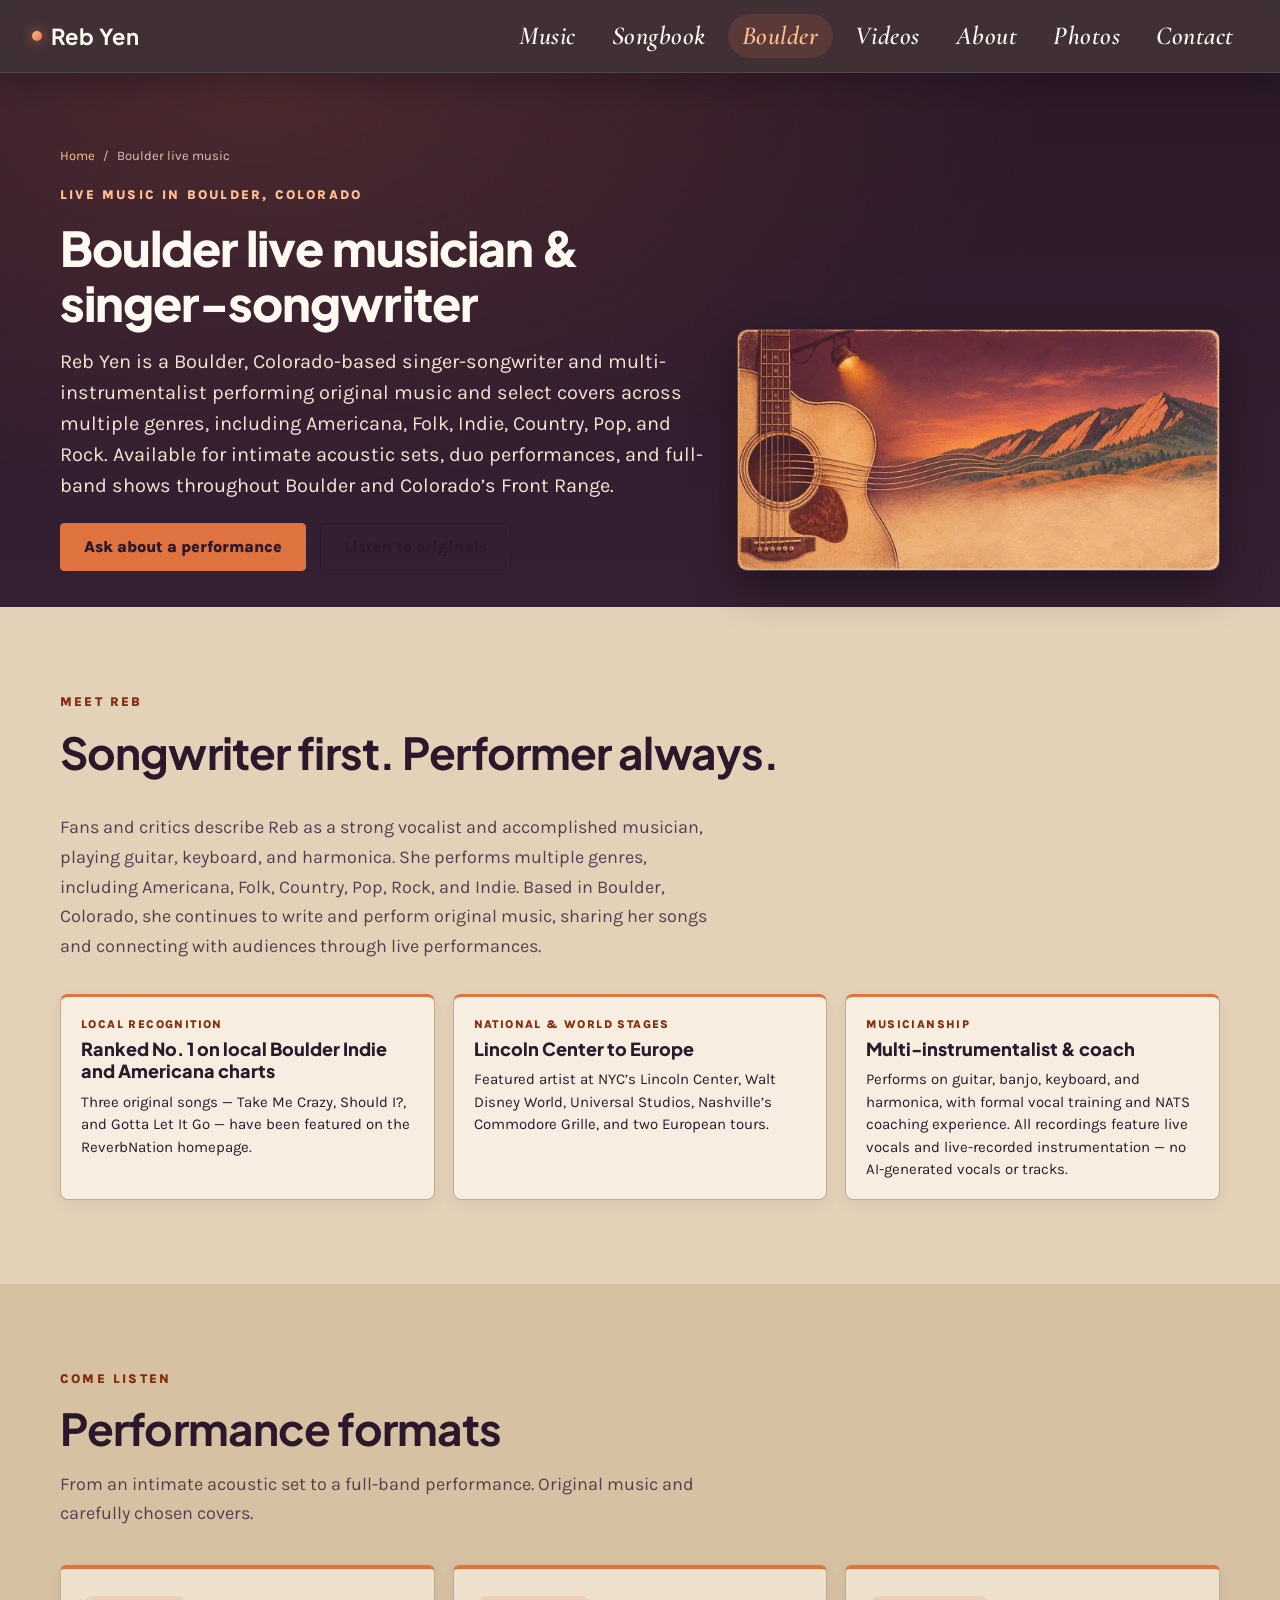
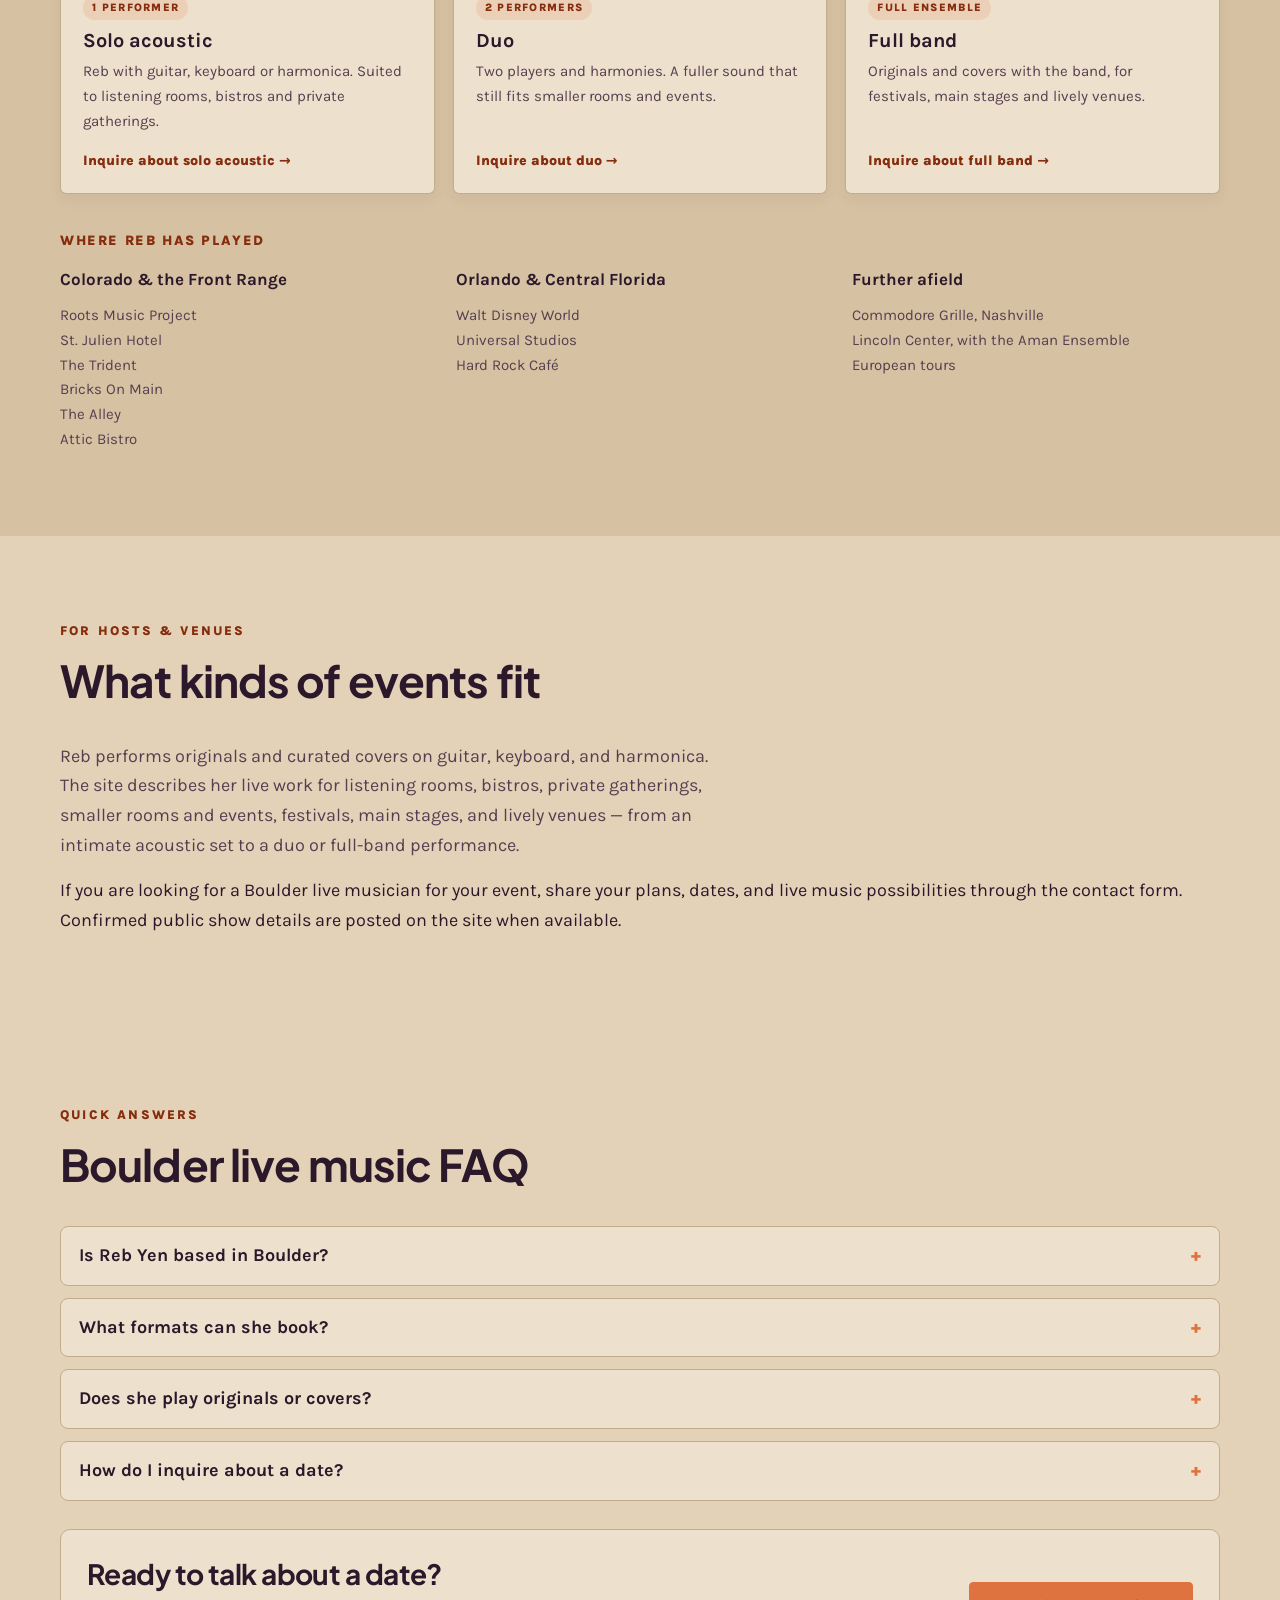
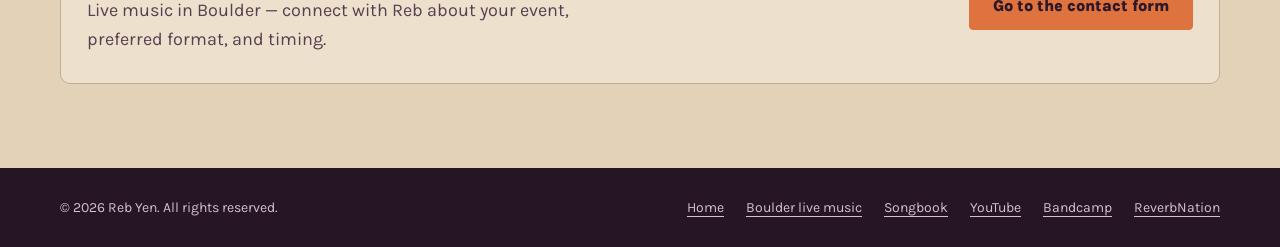
==== boulder-live-music.html @ f0c7c03d "Update Boulder page title as requested" ====
<!DOCTYPE html>
<html lang="en">
<head>
  <meta charset="utf-8">
  <meta name="viewport" content="width=device-width, initial-scale=1, viewport-fit=cover">
  <title>Reb Yen | Boulder CO-Based Singer-Songwriter &amp; Performer</title>
  <meta name="description" content="Book Reb Yen for live music in Boulder, Colorado — a Boulder singer-songwriter and multi-instrumentalist available solo, duo, or full band. Original songs and curated covers for local venues and events.">
  <meta name="keywords" content="Boulder live musician, live music Boulder, Boulder singer-songwriter, singer-songwriter Boulder CO, book live music Boulder, Reb Yen, Rebekah Yen, Boulder Americana musician">
  <meta name="author" content="Reb Yen">
  <meta name="geo.region" content="US-CO">
  <meta name="geo.placename" content="Boulder, Colorado">
  <meta name="geo.position" content="40.0150;-105.2705">
  <meta name="ICBM" content="40.0150, -105.2705">
  <link rel="canonical" href="https://rebyen.com/boulder-live-music.html">
  <script>
    if (location.hostname.endsWith('.github.io')) {
      location.replace('https://rebyen.com/boulder-live-music.html' + location.search + location.hash);
    }
  </script>
  <meta name="robots" content="index, follow, max-image-preview:large, max-snippet:-1, max-video-preview:-1">
  <meta name="theme-color" content="#352033">
  <link rel="icon" href="favicon.ico" sizes="any">
  <link rel="icon" href="favicon.svg" type="image/svg+xml">
  <link rel="icon" href="favicon-32.png" type="image/png" sizes="32x32">
  <link rel="apple-touch-icon" href="apple-touch-icon.png">
  <meta property="og:site_name" content="Reb Yen">
  <meta property="og:locale" content="en_US">
  <meta property="og:title" content="Boulder Live Musician &amp; Singer-Songwriter | Reb Yen">
  <meta property="og:description" content="Book Reb Yen for live music in Boulder, Colorado — a Boulder singer-songwriter and multi-instrumentalist available solo, duo, or full band.">
  <meta property="og:type" content="website">
  <meta property="og:url" content="https://rebyen.com/boulder-live-music.html">
  <meta property="og:image" content="https://rebyen.com/images/og-share.jpg">
  <meta property="og:image:width" content="1200">
  <meta property="og:image:height" content="630">
  <meta property="og:image:alt" content="Reb Yen — Boulder singer-songwriter and live musician">
  <meta name="twitter:card" content="summary_large_image">
  <meta name="twitter:title" content="Boulder Live Musician &amp; Singer-Songwriter | Reb Yen">
  <meta name="twitter:description" content="Book Reb Yen for live music in Boulder, Colorado — a Boulder singer-songwriter and multi-instrumentalist available solo, duo, or full band.">
  <link rel="preconnect" href="https://fonts.googleapis.com">
  <link rel="preconnect" href="https://fonts.gstatic.com" crossorigin>
  <link rel="stylesheet" href="https://fonts.googleapis.com/css2?family=Cormorant+Garamond:ital,wght@1,500;1,600;1,700&family=Karla:wght@400;500;600;700;800&family=Plus+Jakarta+Sans:wght@600;700;800&display=swap">
  <link rel="stylesheet" href="styles.css?v=20261109a">
  <script defer src="site.js?v=20261109a"></script>
  <script type="application/ld+json">
  {
    "@context": "https://schema.org",
    "@graph": [
      {
        "@type": "WebPage",
        "@id": "https://rebyen.com/boulder-live-music.html#webpage",
        "url": "https://rebyen.com/boulder-live-music.html",
        "name": "Boulder Live Musician & Singer-Songwriter | Reb Yen",
        "description": "Book Reb Yen for live music in Boulder, Colorado — a Boulder singer-songwriter and multi-instrumentalist available solo, duo, or full band.",
        "isPartOf": { "@id": "https://rebyen.com/#website" },
        "about": { "@id": "https://rebyen.com/#person" },
        "inLanguage": "en-US",
        "primaryImageOfPage": {
          "@type": "ImageObject",
          "url": "https://rebyen.com/images/boulder-acoustic-1200.webp"
        }
      },
      {
        "@type": ["Person", "MusicGroup"],
        "@id": "https://rebyen.com/#person",
        "name": "Reb Yen",
        "alternateName": ["Rebekah Yen", "Boulder Singer-Songwriter Reb Yen"],
        "jobTitle": "Singer-Songwriter & Multi-Instrumentalist in Boulder, Colorado",
        "description": "Reb Yen is a Boulder, Colorado singer-songwriter and multi-instrumentalist ranked No. 1 on local Boulder Indie and Americana music charts. She writes, arranges, and performs original Americana, folk, indie, country, pop, and rock music on acoustic guitar, banjo, keyboard, and harmonica.",
        "url": "https://rebyen.com/",
        "image": "https://rebyen.com/images/hero-guitar.jpg",
        "genre": ["Singer-Songwriter", "Americana", "Folk", "Indie", "Country", "Pop", "Rock"],
        "homeLocation": {
          "@type": "City",
          "name": "Boulder, Colorado",
          "geo": {
            "@type": "GeoCoordinates",
            "latitude": 40.0150,
            "longitude": -105.2705
          }
        },
        "areaServed": [
          { "@type": "City", "name": "Boulder, Colorado" },
          { "@type": "AdministrativeArea", "name": "Boulder County, Colorado" },
          { "@type": "AdministrativeArea", "name": "Colorado Front Range" }
        ],
        "sameAs": [
          "https://rebyen.com/",
          "https://www.youtube.com/@RebYenMusic",
          "https://rebyen.bandcamp.com/music",
          "https://legacy.reverbnation.com/rebyen"
        ]
      },
      {
        "@type": "BreadcrumbList",
        "@id": "https://rebyen.com/boulder-live-music.html#breadcrumb",
        "itemListElement": [
          {
            "@type": "ListItem",
            "position": 1,
            "name": "Home",
            "item": "https://rebyen.com/"
          },
          {
            "@type": "ListItem",
            "position": 2,
            "name": "Boulder Live Music",
            "item": "https://rebyen.com/boulder-live-music.html"
          }
        ]
      }
    ]
  }
  </script>
  <style>
    .boulder-hero {
      padding: 72px 0 36px;
      background:
        radial-gradient(ellipse at 20% 0%, rgba(223, 115, 63, 0.18), transparent 55%),
        linear-gradient(180deg, #2b1929 0%, #352033 100%);
      color: #fff6ed;
    }
    .boulder-hero .eyebrow {
      color: #ffbe92;
    }
    .boulder-hero h1 {
      font-family: 'Plus Jakarta Sans', system-ui, sans-serif;
      font-weight: 800;
      font-size: clamp(32px, 5vw, 48px);
      line-height: 1.15;
      margin: 8px 0 16px;
      color: #fffaf1;
      max-width: 18ch;
    }
    .boulder-hero .lead {
      font-size: clamp(17px, 2.4vw, 20px);
      line-height: 1.55;
      max-width: 62ch;
      color: #f3e4d2;
      margin: 0 0 22px;
    }
    .boulder-hero-grid {
      display: grid;
      grid-template-columns: minmax(0, 1.2fr) minmax(0, 0.9fr);
      gap: 32px;
      align-items: end;
    }
    .boulder-hero-photo {
      margin: 0;
      border-radius: 10px;
      overflow: hidden;
      border: 1px solid rgba(255, 250, 241, 0.18);
      box-shadow: 0 18px 40px rgba(0, 0, 0, 0.35);
    }
    .boulder-hero-photo img {
      display: block;
      width: 100%;
      height: auto;
    }
    .boulder-crumb {
      display: flex;
      flex-wrap: wrap;
      gap: 8px;
      align-items: center;
      font-size: 13px;
      margin-bottom: 18px;
      color: #d9c4b0;
    }
    .boulder-crumb a {
      color: #ffbe92;
      text-decoration: none;
    }
    .boulder-crumb a:hover,
    .boulder-crumb a:focus-visible {
      text-decoration: underline;
    }
    .boulder-faq {
      display: grid;
      gap: 12px;
      margin-top: 18px;
    }
    .boulder-faq details {
      background: var(--paper, #ede0cc);
      border: 1px solid var(--line, #c2ac8e);
      border-radius: 8px;
      padding: 14px 18px;
    }
    .boulder-faq summary {
      cursor: pointer;
      font-weight: 700;
      color: var(--plum, #2c182b);
      list-style: none;
    }
    .boulder-faq summary::-webkit-details-marker { display: none; }
    .boulder-faq summary::after {
      content: "+";
      float: right;
      color: var(--orange, #df733f);
      font-weight: 800;
    }
    .boulder-faq details[open] summary::after { content: "–"; }
    .boulder-faq p {
      margin: 10px 0 0;
      color: var(--muted, #563f50);
      font-size: 16px;
      line-height: 1.55;
    }
    .boulder-cta-band {
      margin-top: 28px;
      padding: 28px 26px;
      border-radius: 10px;
      background: var(--paper, #ede0cc);
      border: 1px solid var(--line, #c2ac8e);
      display: flex;
      flex-wrap: wrap;
      gap: 18px;
      align-items: center;
      justify-content: space-between;
    }
    .boulder-cta-band h2 {
      margin: 0 0 6px;
      font-size: clamp(22px, 3vw, 28px);
    }
    .boulder-cta-band p {
      margin: 0;
      color: var(--muted, #563f50);
      max-width: 48ch;
    }
    @media (max-width: 800px) {
      .boulder-hero-grid {
        grid-template-columns: 1fr;
      }
      .boulder-hero {
        padding-top: 56px;
      }
    }
  </style>
</head>
<body>
  <a class="skip-link" href="#main">Skip to content</a>

  <header class="site-header">
    <div class="container header-inner">
      <a class="logo" href="index.html#home" aria-label="Reb Yen home">Reb Yen</a>
      <button class="menu-toggle" type="button" aria-expanded="false" aria-controls="main-nav">
        Menu <span aria-hidden="true">☰</span>
      </button>
      <nav class="site-nav" id="main-nav" aria-label="Main navigation">
        <a href="index.html#music">Music</a>
        <a href="songbook.html" title="Open complete 22-song lyric songbook">Songbook</a>
        <a href="boulder-live-music.html" aria-current="page">Boulder</a>
        <a href="index.html#videos">Videos</a>
        <a href="index.html#about">About</a>
        <a href="index.html#gallery">Photos</a>
        <a href="index.html#contact">Contact</a>
      </nav>
    </div>
    <div class="scroll-progress" id="scroll-progress" aria-hidden="true"></div>
  </header>

  <main id="main">
    <section class="boulder-hero" aria-labelledby="boulder-title">
      <div class="container boulder-hero-grid">
        <div>
          <nav class="boulder-crumb" aria-label="Breadcrumb">
            <a href="index.html">Home</a>
            <span aria-hidden="true">/</span>
            <span>Boulder live music</span>
          </nav>
          <p class="eyebrow">Live music in Boulder, Colorado</p>
          <h1 id="boulder-title">Boulder live musician &amp; singer-songwriter</h1>
          <p class="lead">Reb Yen is a Boulder, Colorado-based singer-songwriter and multi-instrumentalist performing original music and select covers across multiple genres, including Americana, Folk, Indie, Country, Pop, and Rock. Available for intimate acoustic sets, duo performances, and full-band shows throughout Boulder and Colorado’s Front Range.</p>
          <div class="actions">
            <a class="button primary" href="index.html#contact">Ask about a performance</a>
            <a class="button" href="index.html#music">Listen to originals</a>
          </div>
        </div>
        <figure class="boulder-hero-photo">
          <img
            src="images/boulder-acoustic-1200.webp"
            srcset="images/boulder-acoustic-640.webp 640w, images/boulder-acoustic-1200.webp 1200w, images/boulder-acoustic-1774.webp 1774w"
            sizes="(max-width: 800px) 100vw, 420px"
            alt="Boulder singer-songwriter Reb Yen performing live with acoustic guitar"
            width="1200"
            height="800"
            fetchpriority="high">
        </figure>
      </div>
    </section>

    <section class="section" aria-labelledby="who-title">
      <div class="container">
        <div class="section-head">
          <div>
            <p class="eyebrow">Meet Reb</p>
            <h2 id="who-title">Songwriter first. Performer always.</h2>
          </div>
        </div>
        <p class="section-intro">Fans and critics describe Reb as a strong vocalist and accomplished musician, playing guitar, keyboard, and harmonica. She performs multiple genres, including Americana, Folk, Country, Pop, Rock, and Indie. Based in Boulder, Colorado, she continues to write and perform original music, sharing her songs and connecting with audiences through live performances.</p>
        <div class="about-highlights" role="group" aria-label="Artistry highlights">
          <div class="about-highlight-card">
            <span class="about-highlight-kicker">Local recognition</span>
            <strong>Ranked No. 1 on local Boulder Indie and Americana charts</strong>
            <p>Three original songs — Take Me Crazy, Should I?, and Gotta Let It Go — have been featured on the ReverbNation homepage.</p>
          </div>
          <div class="about-highlight-card">
            <span class="about-highlight-kicker">National &amp; world stages</span>
            <strong>Lincoln Center to Europe</strong>
            <p>Featured artist at NYC’s Lincoln Center, Walt Disney World, Universal Studios, Nashville’s Commodore Grille, and two European tours.</p>
          </div>
          <div class="about-highlight-card">
            <span class="about-highlight-kicker">Musicianship</span>
            <strong>Multi-instrumentalist &amp; coach</strong>
            <p>Performs on guitar, banjo, keyboard, and harmonica, with formal vocal training and NATS coaching experience. All recordings feature live vocals and live-recorded instrumentation — no AI-generated vocals or tracks.</p>
          </div>
        </div>
      </div>
    </section>

    <section class="section live" aria-labelledby="formats-title">
      <div class="container">
        <div class="section-head">
          <div>
            <p class="eyebrow">Come listen</p>
            <h2 id="formats-title">Performance formats</h2>
            <p class="section-intro">From an intimate acoustic set to a full-band performance. Original music and carefully chosen covers.</p>
          </div>
        </div>

        <div class="format-cards" role="group" aria-label="Performance formats">
          <article>
            <div>
              <span class="format-badge">1 Performer</span>
              <h3>Solo acoustic</h3>
              <p>Reb with guitar, keyboard or harmonica. Suited to listening rooms, bistros and private gatherings.</p>
            </div>
            <a href="index.html#contact" class="format-select-link">Inquire about solo acoustic →</a>
          </article>
          <article>
            <div>
              <span class="format-badge">2 Performers</span>
              <h3>Duo</h3>
              <p>Two players and harmonies. A fuller sound that still fits smaller rooms and events.</p>
            </div>
            <a href="index.html#contact" class="format-select-link">Inquire about duo →</a>
          </article>
          <article>
            <div>
              <span class="format-badge">Full Ensemble</span>
              <h3>Full band</h3>
              <p>Originals and covers with the band, for festivals, main stages and lively venues.</p>
            </div>
            <a href="index.html#contact" class="format-select-link">Inquire about full band →</a>
          </article>
        </div>

        <div class="past-venues open">
          <h3 class="venues-title">Where Reb has played</h3>
          <div class="venue-grid">
            <div>
              <h4>Colorado &amp; the Front Range</h4>
              <p>Roots Music Project<br>St. Julien Hotel<br>The Trident<br>Bricks On Main<br>The Alley<br>Attic Bistro</p>
            </div>
            <div>
              <h4>Orlando &amp; Central Florida</h4>
              <p>Walt Disney World<br>Universal Studios<br>Hard Rock Café</p>
            </div>
            <div>
              <h4>Further afield</h4>
              <p>Commodore Grille, Nashville<br>Lincoln Center, with the Aman Ensemble<br>European tours</p>
            </div>
          </div>
        </div>
      </div>
    </section>

    <section class="section" aria-labelledby="events-title">
      <div class="container">
        <div class="section-head">
          <div>
            <p class="eyebrow">For hosts &amp; venues</p>
            <h2 id="events-title">What kinds of events fit</h2>
          </div>
        </div>
        <p class="section-intro">Reb performs originals and curated covers on guitar, keyboard, and harmonica. The site describes her live work for listening rooms, bistros, private gatherings, smaller rooms and events, festivals, main stages, and lively venues — from an intimate acoustic set to a duo or full-band performance.</p>
        <p>If you are looking for a Boulder live musician for your event, share your plans, dates, and live music possibilities through the contact form. Confirmed public show details are posted on the site when available.</p>
      </div>
    </section>

    <section class="section" aria-labelledby="faq-title">
      <div class="container">
        <div class="section-head">
          <div>
            <p class="eyebrow">Quick answers</p>
            <h2 id="faq-title">Boulder live music FAQ</h2>
          </div>
        </div>
        <div class="boulder-faq">
          <details>
            <summary>Is Reb Yen based in Boulder?</summary>
            <p>Yes. Reb Yen is a Boulder, Colorado singer-songwriter and multi-instrumentalist who performs at local Boulder and Front Range venues.</p>
          </details>
          <details>
            <summary>What formats can she book?</summary>
            <p>Solo acoustic, duo, or full band — from an intimate acoustic set to a fuller ensemble for festivals, main stages, and lively venues.</p>
          </details>
          <details>
            <summary>Does she play originals or covers?</summary>
            <p>Both. She writes, arranges, and performs original songs, and also performs curated covers.</p>
          </details>
          <details>
            <summary>How do I inquire about a date?</summary>
            <p>Use the contact form on the homepage. For live music inquiries, share your event date, location, and plans.</p>
          </details>
        </div>

        <div class="boulder-cta-band">
          <div>
            <h2>Ready to talk about a date?</h2>
            <p>Live music in Boulder — connect with Reb about your event, preferred format, and timing.</p>
          </div>
          <a class="button primary" href="index.html#contact">Go to the contact form</a>
        </div>
      </div>
    </section>
  </main>

  <footer class="footer">
    <div class="container footer-inner">
      <p>© 2026 Reb Yen. All rights reserved.</p>
      <div class="footer-links">
        <a href="index.html">Home</a>
        <a href="boulder-live-music.html" aria-current="page">Boulder live music</a>
        <a href="songbook.html">Songbook</a>
        <a href="https://www.youtube.com/@RebYenMusic" target="_blank" rel="noopener noreferrer">YouTube</a>
        <a href="https://rebyen.bandcamp.com/music" target="_blank" rel="noopener noreferrer">Bandcamp</a>
        <a href="https://legacy.reverbnation.com/rebyen" target="_blank" rel="noopener noreferrer">ReverbNation</a>
      </div>
    </div>
  </footer>
</body>
</html>
---- styles.css ----
/* ==========================================================================
   Reb Yen — Design System, Base & Typography
   ========================================================================== */
@view-transition {
  navigation: auto;
}

:root {
  --cream: #e3d2b8;
  --paper: #ede0cc;
  --sand: #d6c1a2;
  --ivory: #f7eedf;
  --ivory-bright: #fffaf1;
  --plum: #2c182b;
  --plum-deep: #261525;
  --plum-dark: #2c192c;
  --muted: #563f50;
  --orange: #df733f;
  --orange-hover: #ee8a57;
  --rust: #862d0e;
  --teal: #246460;
  --line: #c2ac8e;
  --max: 1160px;
  --radius-sm: 4px;
  --radius-md: 8px;
  --shadow-sm: 0 5px 15px rgba(53, 32, 51, 0.06);
  --shadow-md: 0 10px 28px rgba(53, 32, 51, 0.1);
}

* {
  box-sizing: border-box;
}

html {
  scroll-behavior: smooth;
  scroll-padding-top: 96px;
}

body {
  margin: 0;
  background: var(--cream);
  color: var(--plum);
  font: 18px/1.65 'Karla', system-ui, -apple-system, sans-serif;
  display: flex;
  flex-direction: column;
  min-height: 100vh;
}

main {
  flex: 1;
}

a {
  color: inherit;
  text-underline-offset: 4px;
  transition: color 0.18s ease, border-color 0.18s ease, background-color 0.18s ease;
}

button,
input,
select,
textarea {
  font: inherit;
}

button,
a {
  -webkit-tap-highlight-color: transparent;
}

button {
  cursor: pointer;
}

img {
  display: block;
  max-width: 100%;
  height: auto;
}

button:focus-visible,
a:focus-visible,
summary:focus-visible,
select:focus-visible,
input:focus-visible,
textarea:focus-visible {
  outline: 3px solid var(--teal);
  outline-offset: 4px;
}

h1,
h2,
h3,
p {
  margin: 0;
}

h1,
h2 {
  font-family: 'Plus Jakarta Sans', 'Karla', system-ui, sans-serif;
  font-weight: 700;
  letter-spacing: -0.02em;
  line-height: 1.15;
}

h2 {
  font-size: clamp(30px, 4vw, 44px);
}

h3 {
  font-size: 24px;
  line-height: 1.25;
}

p + p {
  margin-top: 16px;
}

/* ==========================================================================
   Layout & Shared UI Components
   ========================================================================== */
.container {
  width: min(var(--max), calc(100% - 64px));
  margin-inline: auto;
}

.section {
  padding: 84px 0;
}

.eyebrow {
  text-transform: uppercase;
  font-size: 13px;
  letter-spacing: 2.2px;
  font-weight: 800;
  color: var(--rust);
  margin-bottom: 14px;
}

.section-intro {
  max-width: 650px;
  color: var(--muted);
  margin-top: 16px;
}

.section-head {
  display: flex;
  align-items: flex-end;
  justify-content: space-between;
  gap: 30px;
  margin-bottom: 36px;
}

.text-link {
  font-weight: 700;
}

.text-link:hover {
  color: var(--rust);
}

.button {
  display: inline-flex;
  justify-content: center;
  align-items: center;
  gap: 10px;
  min-height: 48px;
  padding: 12px 23px;
  border: 1px solid var(--plum);
  border-radius: var(--radius-sm);
  background: transparent;
  color: var(--plum);
  text-decoration: none;
  font-weight: 800;
  font-size: 16px;
  line-height: 1.3;
  transition: background-color 0.18s ease, color 0.18s ease, border-color 0.18s ease, transform 0.15s ease;
}

.button:hover {
  background: var(--plum);
  color: var(--ivory);
}

.button.primary {
  position: relative;
  overflow: hidden;
  background: var(--orange);
  border-color: var(--orange);
  color: #2d182a;
  transform: translate3d(var(--mx, 0px), var(--my, 0px), 0);
}

.button.primary::after {
  content: '';
  position: absolute;
  top: -20%;
  left: -130%;
  width: 65%;
  height: 140%;
  background: linear-gradient(
    105deg,
    transparent 0%,
    rgba(255, 250, 241, 0.38) 50%,
    transparent 100%
  );
  transform: skewX(-20deg);
  transition: left 0.55s cubic-bezier(0.22, 1, 0.36, 1);
  pointer-events: none;
}

.button.primary:hover {
  background: var(--orange-hover);
  border-color: var(--orange-hover);
  color: #2d182a;
}

.button.primary:hover::after {
  left: 155%;
}

.button.light {
  border-color: #bca6b7;
  color: var(--ivory);
}

.button.light:hover {
  background: var(--ivory);
  color: var(--plum);
}

.actions {
  display: flex;
  flex-wrap: wrap;
  gap: 14px;
  align-items: center;
}

.skip-link {
  position: fixed;
  left: 20px;
  top: -80px;
  z-index: 2000;
  background: var(--paper);
  color: var(--plum);
  padding: 12px 16px;
  border: 2px solid var(--orange);
  border-radius: var(--radius-sm);
  font-weight: 700;
}

.skip-link:focus {
  top: 12px;
}

.sr-only {
  position: absolute;
  width: 1px;
  height: 1px;
  padding: 0;
  margin: -1px;
  overflow: hidden;
  clip: rect(0, 0, 0, 0);
  white-space: nowrap;
  border: 0;
}

.noscript {
  background: var(--sand);
  padding: 15px 24px;
  font-size: 16px;
  border-radius: var(--radius-sm);
  margin-top: 18px;
}

/* ==========================================================================
   Site Header & Navigation
   ========================================================================== */
.site-header {
  position: sticky;
  top: 0;
  z-index: 100;
  background: rgba(31, 17, 30, 0.84);
  -webkit-backdrop-filter: blur(16px) saturate(145%);
  backdrop-filter: blur(16px) saturate(145%);
  color: var(--ivory);
  border-bottom: 1px solid rgba(255, 250, 241, 0.1);
  box-shadow: 0 8px 28px rgba(15, 7, 18, 0.28);
}

.site-header.is-menu-open {
  z-index: 150;
  background: rgba(29, 15, 28, 0.98);
}

.nav-backdrop {
  position: fixed;
  inset: 0;
  z-index: 140;
  background: rgba(18, 8, 20, 0.52);
  -webkit-backdrop-filter: blur(2px);
  backdrop-filter: blur(2px);
}

.nav-backdrop[hidden] {
  display: none;
}

.scroll-progress {
  position: absolute;
  left: 0;
  right: 0;
  bottom: -1px;
  height: 2px;
  background: linear-gradient(90deg, var(--orange), #ffd39e);
  transform: scaleX(var(--scroll-ratio, 0));
  transform-origin: 0 50%;
  pointer-events: none;
  box-shadow: 0 0 10px rgba(223, 115, 63, 0.65);
}

.header-inner {
  display: flex;
  justify-content: space-between;
  align-items: center;
  min-height: 72px;
  gap: 22px;
}

.logo {
  display: inline-flex;
  align-items: center;
  gap: 9px;
  font: 700 22px/1 'Plus Jakarta Sans', 'Karla', sans-serif;
  letter-spacing: 0.02em;
  color: var(--ivory-bright);
  text-decoration: none;
  white-space: nowrap;
}

.logo::before {
  content: '';
  width: 10px;
  height: 10px;
  border-radius: 50%;
  background: linear-gradient(135deg, #ffbe92, var(--orange));
  box-shadow: 0 0 12px rgba(223, 115, 63, 0.75);
  animation: logo-ember 3.6s ease-in-out infinite alternate;
}

@keyframes logo-ember {
  0% {
    transform: scale(0.94);
    box-shadow: 0 0 8px rgba(223, 115, 63, 0.55);
  }
  100% {
    transform: scale(1.08);
    box-shadow: 0 0 16px rgba(255, 190, 146, 0.92);
  }
}

.logo:hover {
  color: #ffbd91;
}

.site-nav {
  display: flex;
  align-items: center;
  gap: 8px;
}

.site-nav a {
  text-decoration: none;
  font: italic 600 26px/1 'Cormorant Garamond', Georgia, serif;
  letter-spacing: 0.02em;
  padding: 9px 14px;
  border-radius: 999px;
  color: var(--ivory-bright);
  white-space: nowrap;
  transition: color 0.18s ease, background-color 0.18s ease, transform 0.18s ease;
}

.site-nav a:hover,
.site-nav a[aria-current="location"],
.site-nav a[aria-current="page"] {
  color: #ffbe92;
  background: rgba(223, 115, 63, 0.16);
}

.menu-toggle {
  display: none;
}

/* ==========================================================================
   Hero Section & Interactive Record Player
   ========================================================================== */
.hero {
  position: relative;
  min-height: 600px;
  isolation: isolate;
  background: var(--plum-dark);
  color: var(--ivory);
  overflow: hidden;
}

.hero > .container {
  position: relative;
  z-index: 1;
}

@keyframes hero-photo-warmup {
  from {
    filter: brightness(0.86) contrast(1.08) saturate(0.98);
  }
}

@keyframes hero-enter {
  from {
    opacity: 0;
    transform: translate3d(0, 16px, 0);
  }
  to {
    opacity: 1;
    transform: none;
  }
}

.hero-photo {
  position: absolute;
  right: 0;
  top: -36px;
  width: 55%;
  height: calc(100% + 56px);
  object-fit: cover;
  object-position: 54% 18%;
  filter: brightness(1.06) contrast(1.04) saturate(1.06);
  transform: translate3d(0, var(--hero-parallax, 0px), 0);
  will-change: transform;
  z-index: -2;
}

.hero::after {
  content: '';
  position: absolute;
  inset: 0;
  z-index: -1;
  background:
    linear-gradient(
      90deg,
      #2c192c 0%,
      #2c192c 45.5%,
      rgba(44, 25, 44, 0.72) 52%,
      rgba(44, 25, 44, 0.18) 58%,
      rgba(44, 25, 44, 0) 64%
    ),
    linear-gradient(
      180deg,
      rgba(22, 10, 24, 0.18) 0%,
      rgba(22, 10, 24, 0) 24%
    );
}

.hero-content {
  padding: 64px 0 60px;
  max-width: 560px;
  text-shadow: 0 2px 12px rgba(24, 11, 29, 0.45);
}

.hero h1 {
  font-size: clamp(50px, 7vw, 76px);
  font-weight: 800;
  letter-spacing: -0.025em;
  line-height: 1.05;
  margin-bottom: 14px;
  color: var(--ivory-bright);
  animation: hero-enter 0.72s cubic-bezier(0.22, 1, 0.36, 1) 0.04s both;
}

.hero .tagline {
  font-size: clamp(20px, 2.3vw, 24px);
  font-weight: 600;
  line-height: 1.4;
  color: #fdf6ea;
  max-width: 540px;
  margin-bottom: 22px;
  animation: hero-enter 0.72s cubic-bezier(0.22, 1, 0.36, 1) 0.18s both;
}

.hero .location {
  color: #e4d1e2;
  font-size: 16px;
  font-weight: 500;
  margin: 0 0 8px;
  animation: hero-enter 0.72s cubic-bezier(0.22, 1, 0.36, 1) 0.04s both;
}

.hero .actions {
  margin-bottom: 0;
}

.hero-secondary {
  display: flex;
  flex-wrap: wrap;
  align-items: center;
  gap: 12px 20px;
  margin-top: 22px;
  animation: hero-enter 0.72s cubic-bezier(0.22, 1, 0.36, 1) 0.46s both;
}

.hero-contact-prompt {
  font: 700 16px/1.3 'Karla', -apple-system, BlinkMacSystemFont, 'Segoe UI', sans-serif;
  color: var(--ivory);
  text-shadow: 0 2px 10px rgba(15, 7, 18, 0.72);
}

.hero-contact-link {
  display: inline-flex;
  align-items: center;
  min-height: 44px;
  padding: 6px 2px;
  font: inherit;
  color: #ffbe92;
  text-decoration: underline;
  text-underline-offset: 4px;
  text-shadow: inherit;
  transition: color 0.18s ease;
}

.hero-contact-link:hover {
  color: var(--ivory-bright);
}

.hero-record {
  --rec: 250px;
  display: flex;
  align-items: center;
  gap: 22px;
  max-width: 600px;
  margin: 6px 0 0;
  padding: 18px 20px 18px 16px;
  background: linear-gradient(135deg, rgba(255, 250, 241, 0.1), rgba(255, 250, 241, 0.03));
  -webkit-backdrop-filter: blur(12px);
  backdrop-filter: blur(12px);
  border: 1px solid rgba(239, 169, 119, 0.28);
  border-radius: 20px;
  box-shadow: 0 18px 44px rgba(14, 6, 16, 0.42);
  text-shadow: none;
  cursor: pointer;
  transition: border-color 0.25s ease, background-color 0.25s ease, box-shadow 0.3s ease;
}

.hero-record:not(.has-entered) {
  animation: control-slide-in 0.88s cubic-bezier(0.22, 1, 0.36, 1) 0.18s backwards;
}

.hero-record:not(.has-entered) .hero-record-ctl {
  animation: ctl-slide-in 0.82s cubic-bezier(0.22, 1, 0.36, 1) 0.34s backwards;
}

.hero-record:not(.has-entered) .record-now.is-idle {
  animation: ctl-title-glow 1.1s ease-out 0.34s backwards;
}

@keyframes control-slide-in {
  0% {
    opacity: 0;
    transform: translate3d(-64px, 0, 0);
  }
  100% {
    opacity: 1;
    transform: translate3d(0, 0, 0);
  }
}

@keyframes ctl-slide-in {
  0% {
    opacity: 0;
    transform: translate3d(-38px, 0, 0);
  }
  100% {
    opacity: 1;
    transform: translate3d(0, 0, 0);
  }
}

@keyframes ctl-title-glow {
  0% {
    color: #ffd5b5;
    text-shadow: 0 0 18px rgba(239, 169, 119, 0.5);
  }
  55% {
    color: #ffe2ca;
    text-shadow: 0 0 14px rgba(239, 169, 119, 0.32);
  }
  100% {
    color: #ecdbe6;
    text-shadow: none;
  }
}

.hero-record:hover {
  border-color: rgba(239, 169, 119, 0.56);
  box-shadow: 0 20px 48px rgba(14, 6, 16, 0.5), 0 0 26px rgba(223, 115, 63, 0.12);
}

.hero-record:has(.spin-record.selected) {
  border-color: rgba(239, 169, 119, 0.62);
  animation: turntable-aura 3.2s ease-in-out infinite alternate;
}

@keyframes turntable-aura {
  0% {
    box-shadow: 0 18px 44px rgba(14, 6, 16, 0.45), 0 0 18px rgba(223, 115, 63, 0.16);
  }
  100% {
    box-shadow: 0 20px 50px rgba(14, 6, 16, 0.52), 0 0 34px rgba(223, 115, 63, 0.32);
  }
}

/* Turntable: large tappable record + tonearm */
.turntable {
  position: relative;
  flex: none;
  width: calc(var(--rec) + 24px);
  height: var(--rec);
}

.spin-record {
  position: absolute;
  left: 0;
  top: 0;
  width: var(--rec);
  height: var(--rec);
  border: 0;
  padding: 0;
  background: none;
  border-radius: 50%;
  cursor: pointer;
}

.spin-record .disc {
  position: absolute;
  inset: 0;
  border-radius: 50%;
  overflow: hidden;
  background: repeating-radial-gradient(#140f15 0 2px, #2b202a 3px 4px);
  box-shadow: 0 12px 32px rgba(0, 0, 0, 0.6), 0 0 0 1px rgba(255, 232, 205, 0.08);
  display: grid;
  place-items: center;
  transition: box-shadow 0.25s ease, transform 0.25s ease;
}

.spin-record .disc::before {
  content: '';
  position: absolute;
  inset: 0;
  border-radius: 50%;
  background: conic-gradient(
    from 20deg,
    transparent 0deg,
    rgba(255, 232, 205, 0.2) 26deg,
    transparent 56deg,
    transparent 180deg,
    rgba(255, 232, 205, 0.16) 206deg,
    transparent 236deg,
    transparent 360deg
  );
  pointer-events: none;
}

.spin-record .label {
  position: relative;
  z-index: 1;
  width: 47%;
  height: 47%;
  border-radius: 50%;
  background: radial-gradient(circle at 35% 35%, #f59563, var(--orange) 70%);
  color: var(--plum-dark);
  display: flex;
  flex-direction: column;
  align-items: center;
  justify-content: center;
  padding: 0 3.8%;
  text-align: center;
  box-shadow: inset 0 0 0 3px rgba(44, 25, 44, 0.2);
}

.label-title {
  font: 800 calc(var(--rec) * 0.08) / 1.1 'Karla', sans-serif;
  text-transform: uppercase;
  letter-spacing: 0.4px;
  text-wrap: balance;
}

.spin-record.selected .label-title {
  font-size: calc(var(--rec) * 0.058);
  line-height: 1.1;
  letter-spacing: 0.25px;
}

.spin-record:not(.selected):hover .disc {
  box-shadow: 0 0 0 3px rgba(239, 169, 119, 0.45), 0 14px 34px rgba(0, 0, 0, 0.65);
}

.spin-record.selected .disc {
  box-shadow: 0 0 0 3px rgba(223, 115, 63, 0.7), 0 0 34px rgba(223, 115, 63, 0.35), 0 12px 32px rgba(0, 0, 0, 0.65);
}

.spin-record:focus-visible {
  outline: 3px solid #efa977;
  outline-offset: 6px;
}

.turntable .arm {
  position: absolute;
  top: 2px;
  right: 6px;
  width: 5px;
  height: 64%;
  background: linear-gradient(180deg, #efe2cf, #bfa98e);
  border-radius: 3px;
  transform-origin: 50% 0;
  transform: rotate(2deg);
  transition: transform 0.62s cubic-bezier(0.25, 1, 0.5, 1);
  box-shadow: 0 2px 6px rgba(0, 0, 0, 0.45);
  pointer-events: none;
  z-index: 3;
}

.turntable .arm::before {
  content: '';
  position: absolute;
  top: -6px;
  left: -5px;
  width: 15px;
  height: 15px;
  border-radius: 50%;
  background: #d8c6ad;
  border: 3px solid #4a3346;
}

.turntable .arm::after {
  content: '';
  position: absolute;
  bottom: -4px;
  left: -3px;
  width: 11px;
  height: 14px;
  border-radius: 2px;
  background: var(--orange);
}

.spin-record.selected + .arm {
  transform: rotate(25deg);
}

/* Song picker + play button */
.hero-record-ctl {
  display: flex;
  flex-direction: column;
  gap: 10px;
  min-width: 0;
  flex: 1;
}

.record-step {
  display: flex;
  align-items: center;
  gap: 8px;
  font-size: 12px;
  font-weight: 800;
  letter-spacing: 1.4px;
  text-transform: uppercase;
  color: #efa977;
}

.record-title-row {
  display: flex;
  flex-wrap: wrap;
  align-items: center;
  gap: 10px;
}

.record-now {
  margin: 0;
  font: 800 23px/1.2 'Karla', sans-serif;
  color: var(--ivory);
}

.record-now.is-idle {
  display: inline-flex;
  flex-direction: column;
  align-items: center;
  text-align: center;
  font: italic 600 28px/1.02 'Cormorant Garamond', Georgia, serif;
  letter-spacing: 0.01em;
  color: var(--ivory-bright);
  padding: 2px 6px 14px;
  position: relative;
}

.record-now.is-idle span {
  display: block;
}

.record-now.is-idle::after {
  content: '';
  position: absolute;
  left: 50%;
  bottom: 0;
  width: 68px;
  height: 11px;
  transform: translateX(-50%) rotate(-5deg);
  background: url("data:image/svg+xml,%3Csvg xmlns='http://www.w3.org/2000/svg' viewBox='0 0 80 14' fill='none'%3E%3Cpath d='M3 10.5C22 4.2 52 2.8 77 5.2' stroke='%23df733f' stroke-width='4.2' stroke-linecap='round'/%3E%3C/svg%3E") no-repeat center / contain;
  pointer-events: none;
}

.hero-record:not(:has(.spin-record.selected)) .hero-record-ctl,
.hero-record:not(:has(.spin-record.selected)) .record-title-row {
  align-items: center;
  justify-content: center;
}

.record-actions {
  display: flex;
  flex-wrap: wrap;
  gap: 10px;
}

.record-actions:not(:has(:not([hidden]))) {
  display: none;
}

.record-stop-btn {
  min-height: 44px;
  padding: 8px 18px;
}

.record-stop-btn[hidden],
[data-toggle-album-motion][hidden] {
  display: none !important;
}

.record-motion-btn {
  -webkit-appearance: none;
  appearance: none;
  display: inline-flex;
  align-items: center;
  gap: 6px;
  min-height: 44px;
  padding: 8px 15px;
  border-radius: 999px;
  border: 1px solid rgba(239, 169, 119, 0.42);
  background: rgba(255, 250, 241, 0.08);
  color: #f5e6d7;
  font: 700 13px/1.2 'Karla', sans-serif;
  white-space: nowrap;
  cursor: pointer;
  transition: background-color 0.18s ease, border-color 0.18s ease, color 0.18s ease;
}

.record-motion-btn:hover {
  background: rgba(239, 169, 119, 0.22);
  border-color: rgba(239, 169, 119, 0.72);
  color: var(--ivory-bright);
}

.record-motion-btn[aria-pressed="true"] {
  background: rgba(223, 115, 63, 0.26);
  border-color: var(--orange);
  color: #ffd7b8;
}

.motion-toggle-icon {
  font-size: 12px;
  line-height: 1;
}

.record-step[hidden],
.record-cta[hidden] {
  display: none;
}

.record-cta {
  margin: 0;
  font-size: 13px;
  font-weight: 600;
  line-height: 1.4;
  color: #f7ead2;
}

.record-more-link {
  display: inline-flex;
  align-items: center;
  gap: 5px;
  align-self: flex-start;
  font-size: 14px;
  font-weight: 700;
  color: #efa977;
  text-decoration: underline;
  text-underline-offset: 3px;
}

.record-more-link:hover {
  color: #ffd0ae;
}

.hero-bottom {
  border-top: 1px solid #705366;
  padding: 16px 0;
  color: #e5c9d7;
  background: var(--plum);
}

.hero-bottom .container {
  display: flex;
  gap: 32px;
  justify-content: space-between;
  align-items: center;
  font-size: 14px;
  letter-spacing: 0.5px;
}

.hero-instruments {
  display: inline-flex;
  align-items: center;
  gap: 6px;
}

.inst-easter-btn {
  -webkit-appearance: none;
  appearance: none;
  border: 0;
  background: transparent;
  color: inherit;
  font: inherit;
  letter-spacing: inherit;
  padding: 2px 5px;
  border-radius: 6px;
  cursor: pointer;
  text-decoration: underline;
  text-decoration-color: rgba(239, 169, 119, 0.35);
  text-underline-offset: 4px;
  transition: color 0.18s ease, background-color 0.18s ease, transform 0.18s ease;
}

.inst-easter-btn:hover {
  color: #ffbe92;
  background: rgba(239, 169, 119, 0.14);
  text-decoration-color: var(--orange);
  transform: translateY(-1px);
}

.inst-easter-btn.is-playing-note {
  color: #ffd39e;
  background: rgba(223, 115, 63, 0.25);
}

.floating-music-note {
  position: fixed;
  z-index: 9999;
  pointer-events: none;
  color: var(--orange);
  font: 800 20px/1 'Plus Jakarta Sans', sans-serif;
  text-shadow: 0 2px 10px rgba(223, 115, 63, 0.45);
  animation: note-float-up 1.1s cubic-bezier(0.22, 1, 0.36, 1) forwards;
}

@keyframes note-float-up {
  0% {
    opacity: 0.95;
    transform: translate3d(0, 0, 0) scale(0.85);
  }
  100% {
    opacity: 0;
    transform: translate3d(0, -48px, 0) scale(1.25) rotate(-10deg);
  }
}

.easter-egg-toast {
  position: fixed;
  left: 50%;
  bottom: 24px;
  transform: translate3d(-50%, 20px, 0);
  z-index: 9500;
  max-width: min(560px, calc(100vw - 32px));
  padding: 12px 18px;
  border-radius: 999px;
  background: rgba(28, 14, 28, 0.95);
  border: 1px solid rgba(239, 169, 119, 0.58);
  color: var(--ivory-bright);
  box-shadow: 0 14px 36px rgba(10, 4, 12, 0.52);
  font: 600 14px/1.35 'Karla', sans-serif;
  opacity: 0;
  pointer-events: none;
  transition: opacity 0.25s ease, transform 0.28s cubic-bezier(0.22, 1, 0.36, 1);
}

.easter-egg-toast.is-visible {
  opacity: 1;
  pointer-events: auto;
  transform: translate3d(-50%, 0, 0);
}

.easter-egg-toast strong {
  color: #ffbe92;
}

.toast-action-btn {
  margin-left: 8px;
  padding: 4px 12px;
  border-radius: 999px;
  border: 1px solid var(--orange);
  background: var(--orange);
  color: var(--plum-dark);
  font: 800 12.5px/1.2 'Karla', sans-serif;
  cursor: pointer;
}

body.encore-stage-mode::after {
  content: '';
  position: fixed;
  inset: 0;
  z-index: 9000;
  pointer-events: none;
  background: radial-gradient(circle at 50% 28%, rgba(255, 194, 132, 0.14) 0%, rgba(18, 7, 19, 0.36) 72%);
}

/* ==========================================================================
   Artist Recognition Banner
   ========================================================================== */
.recognition {
  background: var(--sand);
  padding: 28px 0;
  border-bottom: 1px solid #ccb595;
}

.recognition-inner {
  display: grid;
  grid-template-columns: minmax(300px, 1.15fr) minmax(0, 1fr);
  gap: 36px;
  align-items: center;
}

.recognition-heading .eyebrow {
  margin-bottom: 6px;
}

.recognition h2 {
  font-family: 'Karla', system-ui, sans-serif;
  font-size: clamp(20px, 2.1vw, 25px);
  font-weight: 800;
  line-height: 1.28;
  text-wrap: balance;
}

.recognition-copy p {
  font-size: 16px;
  line-height: 1.5;
  color: var(--plum);
}

.badge-line {
  font-size: 18px;
  line-height: 1.5;
}

.badge-pills {
  display: inline-flex;
  flex-wrap: wrap;
  gap: 8px;
  margin-bottom: 8px;
}

.badge-line strong {
  display: inline-block;
  background: var(--orange);
  color: var(--plum-dark);
  padding: 4px 12px;
  border-radius: 999px;
  font-size: 15px;
}

.recognition-songs {
  display: inline-flex;
  flex-wrap: wrap;
  gap: 6px 10px;
  align-items: center;
}

.recognition-song-link {
  display: inline-flex;
  align-items: center;
  min-height: 44px;
  padding: 4px 2px;
  font-style: italic;
  font-weight: 700;
  text-decoration: underline;
  text-decoration-color: rgba(168, 65, 26, 0.45);
  transition: color 0.18s ease, text-decoration-color 0.18s ease, transform 0.18s ease;
}

.recognition-song-link:hover {
  color: var(--rust);
  text-decoration-color: var(--rust);
  transform: translateY(-1px);
}

.recognition-links {
  display: flex;
  flex-wrap: wrap;
  gap: 10px 24px;
  margin-top: 10px;
  font-weight: 800;
  font-size: 14px;
}

.recognition-links a {
  display: inline-flex;
  align-items: center;
  min-height: 44px;
  color: #8a3518;
}

/* ==========================================================================
   "What Kind of Moment Are You In?" — Song Pairing Section
   ========================================================================== */
.moments {
  padding: 56px 0 60px;
  background: var(--paper);
  border-bottom: 1px solid var(--line);
}

.moments-head {
  display: flex;
  align-items: flex-end;
  justify-content: space-between;
  gap: 24px;
  margin-bottom: 24px;
}

.moments-head .eyebrow {
  margin-bottom: 8px;
}

.moments-head h2 {
  font-size: clamp(27px, 3.3vw, 38px);
}

.moments-sub {
  margin-top: 8px;
  max-width: 600px;
  font-size: 16.5px;
  line-height: 1.5;
  color: var(--muted);
}

.moment-surprise-btn {
  flex: none;
  min-height: 44px;
  padding: 9px 20px;
  border-radius: 999px;
  border: 1.5px solid var(--plum);
  background: var(--ivory);
  color: var(--plum);
  font-size: 15px;
  font-weight: 800;
  white-space: nowrap;
  box-shadow: var(--shadow-sm);
  gap: 8px;
}

.moment-surprise-icon {
  color: var(--rust);
  font-size: 14px;
  line-height: 1;
  transition: color 0.18s ease, transform 0.25s cubic-bezier(0.22, 1, 0.36, 1);
}

.moment-surprise-btn:hover {
  background: var(--plum);
  color: var(--ivory-bright);
  border-color: var(--plum);
}

.moment-surprise-btn:hover .moment-surprise-icon {
  color: #ffbe92;
  transform: rotate(22deg) scale(1.1);
}

.moment-grid {
  display: grid;
  grid-template-columns: repeat(5, minmax(0, 1fr));
  gap: 12px;
}

.moment-card {
  -webkit-appearance: none;
  appearance: none;
  display: flex;
  flex-direction: column;
  justify-content: space-between;
  align-items: flex-start;
  gap: 12px;
  min-height: 92px;
  padding: 15px 16px 13px;
  border-radius: 10px;
  border: 1px solid #cbb699;
  border-top: 3px solid #bfa686;
  background: var(--ivory);
  color: var(--plum);
  text-align: left;
  box-shadow: 0 4px 12px rgba(44, 24, 43, 0.05);
  transition:
    transform 0.2s cubic-bezier(0.22, 1, 0.36, 1),
    background-color 0.2s ease,
    border-color 0.2s ease,
    color 0.2s ease,
    box-shadow 0.22s ease;
}

.moment-card-title {
  font-family: 'Plus Jakarta Sans', 'Karla', system-ui, sans-serif;
  font-size: 16.5px;
  font-weight: 700;
  line-height: 1.25;
  letter-spacing: -0.01em;
}

.moment-card-cue {
  font-size: 13px;
  font-weight: 800;
  line-height: 1.25;
  color: var(--rust);
  transition: color 0.18s ease;
}

@media (hover: hover) {
  .moment-card:hover {
    transform: translateY(-2px);
    background: var(--ivory-bright);
    border-color: #b79673;
    border-top-color: var(--orange);
    box-shadow: 0 10px 22px rgba(44, 24, 43, 0.1);
  }
}

.moment-card.is-active,
.moment-card[aria-pressed="true"] {
  background: var(--plum);
  color: var(--ivory-bright);
  border-color: var(--plum);
  border-top-color: var(--orange);
  box-shadow: 0 12px 26px rgba(44, 24, 43, 0.22);
}

.moment-card.is-active .moment-card-cue,
.moment-card[aria-pressed="true"] .moment-card-cue {
  color: #ffbe92;
}

.moment-result {
  margin-top: 18px;
  padding: 22px 24px;
  border-radius: 12px;
  border: 1px solid #cbb394;
  border-left: 4px solid var(--orange);
  background: var(--ivory-bright);
  box-shadow: 0 14px 32px rgba(44, 24, 43, 0.1);
}

.moment-result[hidden] {
  display: none !important;
}

.moment-result.is-revealing-moment {
  animation: moment-reveal-in 0.3s cubic-bezier(0.22, 1, 0.36, 1) both;
}

@keyframes moment-reveal-in {
  from {
    opacity: 0;
    transform: translateY(8px);
  }
  to {
    opacity: 1;
    transform: translateY(0);
  }
}

.moment-result-inner {
  display: grid;
  grid-template-columns: 208px minmax(0, 1fr);
  gap: 26px;
  align-items: center;
}

.moment-photo-wrap {
  margin: 0;
  padding: 9px 9px 0;
  background: var(--paper);
  border: 1px solid var(--line);
  border-radius: 6px;
  box-shadow: var(--shadow-sm);
}

.moment-photo-crop {
  width: 100%;
  aspect-ratio: 1 / 1;
  overflow: hidden;
  border-radius: 3px;
  background: #1d111d;
}

.moment-photo-crop img {
  width: 100%;
  height: 100%;
  object-fit: cover;
  object-position: var(--img-pos, 50% 45%);
  transform: scale(var(--img-scale, 1));
  transform-origin: var(--img-origin, center center);
}

.moment-photo-wrap figcaption {
  padding: 8px 2px 10px;
  font-size: 12.5px;
  font-weight: 600;
  line-height: 1.35;
  color: var(--muted);
}

.moment-body {
  min-width: 0;
}

.moment-body-top {
  display: flex;
  align-items: center;
  justify-content: space-between;
  gap: 12px;
  margin-bottom: 4px;
}

.moment-body-top .eyebrow {
  margin-bottom: 0;
  font-size: 12px;
}

.moment-close-btn {
  flex: none;
  width: 34px;
  height: 34px;
  border-radius: 50%;
  border: 1px solid var(--line);
  background: var(--paper);
  color: var(--plum);
  font-size: 20px;
  font-weight: 700;
  line-height: 1;
  display: grid;
  place-items: center;
  transition: background-color 0.16s ease, color 0.16s ease, border-color 0.16s ease;
}

.moment-close-btn:hover {
  background: var(--plum);
  border-color: var(--plum);
  color: var(--ivory-bright);
}

.moment-body h3 {
  font-family: 'Plus Jakarta Sans', 'Karla', system-ui, sans-serif;
  font-size: clamp(24px, 3vw, 32px);
  font-weight: 800;
  letter-spacing: -0.02em;
  line-height: 1.15;
  color: var(--plum);
  margin-bottom: 8px;
}

.moment-why {
  font-size: 17px;
  line-height: 1.55;
  color: var(--plum);
  max-width: 650px;
}

.moment-lyric {
  margin: 12px 0 0;
  padding: 6px 0 6px 14px;
  border-left: 2px solid rgba(223, 115, 63, 0.72);
  font-size: 15.5px;
  font-style: italic;
  line-height: 1.5;
  color: var(--muted);
  max-width: 630px;
}

.moment-voice {
  margin-top: 14px;
}

.moment-voice[hidden] {
  display: none !important;
}

.moment-voice-btn {
  display: inline-flex;
  align-items: center;
  gap: 10px;
  min-height: 42px;
  padding: 7px 15px 7px 9px;
  border-radius: 999px;
  border: 1px solid #c6aa88;
  background: var(--paper);
  color: var(--plum);
  font-size: 14.5px;
  font-weight: 700;
  transition: background-color 0.18s ease, border-color 0.18s ease, color 0.18s ease;
}

.moment-voice-btn:hover,
.moment-voice-btn[aria-pressed="true"] {
  background: var(--plum);
  border-color: var(--plum);
  color: var(--ivory-bright);
}

.moment-voice-icon {
  width: 26px;
  height: 26px;
  border-radius: 50%;
  background: var(--orange);
  color: var(--plum-dark);
  font-size: 11px;
  font-weight: 800;
  display: grid;
  place-items: center;
  flex: none;
}

.moment-voice-time {
  font-size: 12.5px;
  font-weight: 800;
  font-variant-numeric: tabular-nums;
  opacity: 0.78;
}

.moment-actions {
  margin-top: 18px;
  display: flex;
  flex-wrap: wrap;
  align-items: center;
  gap: 8px 14px;
}

.moment-secondary-links {
  display: inline-flex;
  flex-wrap: wrap;
  align-items: center;
  gap: 6px 14px;
}

.moment-listen-btn {
  min-height: 44px;
  padding: 9px 20px;
  border-radius: 6px;
  font-size: 15.5px;
  gap: 8px;
}

.moment-action-link {
  -webkit-appearance: none;
  appearance: none;
  display: inline-flex;
  align-items: center;
  min-height: 44px;
  padding: 6px 2px;
  border: 0;
  background: transparent;
  color: var(--plum);
  font-size: 15.5px;
  font-weight: 800;
  text-decoration: underline;
  text-decoration-color: rgba(134, 45, 14, 0.45);
  text-underline-offset: 4px;
  cursor: pointer;
  transition: color 0.18s ease, text-decoration-color 0.18s ease;
}

.moment-action-link:hover {
  color: var(--rust);
  text-decoration-color: var(--rust);
}

.moment-dot {
  color: var(--muted);
  font-weight: 800;
  user-select: none;
}

/* ==========================================================================
   Music Section, Player & Catalog
   ========================================================================== */
.music {
  background: var(--cream);
  overflow-x: clip;
}

.featured {
  display: grid;
  grid-template-columns: 1.05fr 1.1fr;
  gap: 48px;
  align-items: center;
  margin-bottom: 48px;
}

.feature-album-col {
  display: flex;
  flex-direction: column;
  align-items: flex-start;
  min-width: 0;
}

.album-motion-btn {
  -webkit-appearance: none;
  appearance: none;
  display: inline-flex;
  align-items: center;
  gap: 7px;
  margin-top: 12px;
  min-height: 36px;
  padding: 6px 14px;
  border-radius: 999px;
  border: 1px solid #bfa789;
  background: var(--paper);
  color: var(--muted);
  font: 700 13px/1.2 'Karla', sans-serif;
  cursor: pointer;
  transition: background-color 0.18s ease, border-color 0.18s ease, color 0.18s ease;
}

.album-motion-btn:hover {
  background: var(--plum);
  border-color: var(--plum);
  color: var(--ivory-bright);
}

.album-motion-btn[aria-pressed="true"] {
  background: var(--plum);
  border-color: var(--plum);
  color: #ffbe92;
}

.feature-sleeve-wrap {
  position: relative;
  width: 100%;
  max-width: 548px;
  padding-right: 39.5%;
  isolation: isolate;
  cursor: pointer;
}

.feature-sleeve-wrap:focus-visible {
  outline: 2px solid var(--orange);
  outline-offset: 6px;
  border-radius: 6px;
}

.sleeve-vinyl {
  position: absolute;
  top: 50%;
  right: 0.5%;
  height: 94%;
  width: auto;
  aspect-ratio: 1 / 1;
  border-radius: 50%;
  background:
    radial-gradient(circle at 50% 50%, transparent 67%, rgba(255, 240, 220, 0.08) 68%, transparent 69.5%),
    repeating-radial-gradient(#120c13 0 2px, #2a1f29 2.6px 4.4px);
  box-shadow:
    0 18px 36px rgba(24, 11, 24, 0.42),
    inset 0 0 0 1.5px rgba(255, 236, 214, 0.14);
  display: grid;
  place-items: center;
  transform: translateY(-50%) rotate(0deg);
  animation: sleeve-slide-reveal 1.1s cubic-bezier(0.22, 1, 0.36, 1) backwards;
  transition: right 0.9s cubic-bezier(0.22, 1, 0.36, 1), box-shadow 0.4s ease;
  z-index: 0;
  pointer-events: none;
  overflow: hidden;
}

@keyframes sleeve-slide-reveal {
  from {
    right: 20%;
    transform: translateY(-50%);
  }
  to {
    right: 0.5%;
    transform: translateY(-50%);
  }
}

html.js-motion .feature-sleeve-wrap.reveal-ready:not(.is-revealed) .sleeve-vinyl {
  right: 20%;
  animation: none;
}

html.js-motion .feature-sleeve-wrap.reveal-ready.is-revealed .sleeve-vinyl {
  transition: right 1.05s cubic-bezier(0.22, 1, 0.36, 1) 0.14s, box-shadow 0.4s ease;
}

.feature-sleeve-wrap.is-swapping-disc .sleeve-vinyl {
  right: 16% !important;
  transition: right 0.22s ease-in !important;
}

.sleeve-vinyl::before {
  content: '';
  position: absolute;
  inset: 0;
  border-radius: 50%;
  background: conic-gradient(
    from 36deg,
    transparent 0deg,
    rgba(255, 238, 216, 0.24) 28deg,
    transparent 60deg,
    transparent 180deg,
    rgba(255, 238, 216, 0.19) 208deg,
    transparent 240deg,
    transparent 360deg
  );
}

.sleeve-vinyl-label {
  position: relative;
  z-index: 1;
  width: 34%;
  height: 34%;
  border-radius: 50%;
  background: radial-gradient(circle at 35% 32%, #f79d6e, var(--orange) 72%, #c95d2b 100%);
  color: var(--plum-dark);
  padding: 8% 6%;
  display: flex;
  flex-direction: column;
  align-items: center;
  justify-content: space-between;
  text-align: center;
  box-shadow:
    inset 0 0 0 2.5px rgba(44, 25, 44, 0.28),
    inset 0 0 0 5px rgba(255, 245, 230, 0.22),
    0 0 0 6px rgba(16, 9, 17, 0.55);
}

.sleeve-label-artist {
  font: 800 clamp(6.5px, 0.68vw, 8px)/1 'Plus Jakarta Sans', 'Karla', sans-serif;
  letter-spacing: 1.5px;
  text-transform: uppercase;
  opacity: 0.9;
}

.sleeve-spindle {
  width: 9px;
  height: 9px;
  border-radius: 50%;
  background: #1a0f1a;
  box-shadow:
    0 0 0 1.5px rgba(255, 238, 216, 0.45),
    inset 0 1px 2px rgba(0, 0, 0, 0.85);
  flex: none;
}

.sleeve-label-song {
  font: 800 clamp(7px, 0.78vw, 9px)/1.08 'Karla', sans-serif;
  letter-spacing: 0.55px;
  text-transform: uppercase;
  white-space: pre-line;
}

.feature-sleeve-wrap:hover .sleeve-vinyl,
.feature-sleeve-wrap.is-playing .sleeve-vinyl {
  right: -1.6%;
  box-shadow:
    0 22px 42px rgba(24, 11, 24, 0.5),
    inset 0 0 0 1.5px rgba(255, 236, 214, 0.18);
}

/* 12-inch Square LP Album Jacket */
.feature-art.lp-jacket {
  position: relative;
  z-index: 1;
  width: 100%;
  aspect-ratio: 1 / 1;
  margin: 0;
  padding: 0;
  border-radius: 3px;
  background: #1b0f1b;
  border: 1px solid rgba(44, 24, 43, 0.45);
  box-shadow:
    8px 0 18px rgba(12, 5, 13, 0.42),
    0 18px 38px rgba(34, 17, 33, 0.28);
  overflow: hidden;
  transform: perspective(950px) rotateX(var(--rx, 0deg)) rotateY(var(--ry, 0deg));
  transition: transform 0.28s cubic-bezier(0.22, 1, 0.36, 1), box-shadow 0.28s ease;
}

/* Left cardboard spine crease */
.feature-art.lp-jacket::before {
  content: '';
  position: absolute;
  inset: 0 auto 0 0;
  width: 12px;
  z-index: 4;
  background: linear-gradient(
    90deg,
    rgba(255, 248, 236, 0.24) 0px,
    rgba(255, 248, 236, 0.06) 2px,
    rgba(10, 4, 11, 0.46) 6px,
    rgba(255, 248, 236, 0.15) 8px,
    transparent 12px
  );
  pointer-events: none;
}

/* Subtle LP ring impression + inner copper-gold sleeve border */
.feature-art.lp-jacket::after {
  content: '';
  position: absolute;
  inset: 9px;
  z-index: 3;
  border: 1px solid rgba(245, 189, 145, 0.34);
  border-radius: 1px;
  background: radial-gradient(
    circle at 50% 50%,
    transparent 45%,
    rgba(255, 246, 232, 0.05) 47.5%,
    transparent 50%
  );
  pointer-events: none;
}

.lp-photo-frame {
  position: absolute;
  inset: 0;
  overflow: hidden;
  background: #1b0f1b;
}

.feature-art.lp-jacket img {
  width: 100%;
  height: 100%;
  object-fit: cover;
  object-position: var(--lp-pos, 50% 24%);
  transform: scale(var(--lp-scale, 1));
  transform-origin: var(--lp-origin, center center);
  filter: contrast(1.04) saturate(1.04);
  transition: opacity 0.22s ease, transform 0.32s ease;
}

.feature-art.lp-jacket img.is-brightened {
  filter: brightness(1.18) contrast(1.04) saturate(1.06);
}

.feature-art.lp-jacket img.is-swapping {
  opacity: 0.26;
}

.lp-cover-overlay {
  position: absolute;
  inset: 0;
  z-index: 2;
  padding: 17px 19px 18px 21px;
  display: flex;
  flex-direction: column;
  justify-content: space-between;
  background:
    linear-gradient(
      180deg,
      rgba(22, 10, 22, 0.62) 0%,
      rgba(22, 10, 22, 0.14) 17%,
      rgba(22, 10, 22, 0) 32%
    ),
    linear-gradient(
      0deg,
      rgba(20, 9, 21, 0.92) 0%,
      rgba(24, 11, 25, 0.68) 22%,
      rgba(24, 11, 25, 0.16) 39%,
      rgba(24, 11, 25, 0) 50%
    );
  color: var(--ivory-bright);
  pointer-events: none;
}

.lp-cover-top {
  display: flex;
  align-items: center;
  justify-content: space-between;
  gap: 8px;
  font: 800 9.5px/1.2 'Karla', sans-serif;
  letter-spacing: 1.9px;
  text-transform: uppercase;
  color: rgba(255, 240, 221, 0.86);
  text-shadow: 0 1px 6px rgba(10, 4, 12, 0.75);
}

.lp-cat-no {
  color: #f7be93;
}

.lp-rpm {
  pointer-events: auto;
  cursor: pointer;
  padding: 2px 7px;
  border-radius: 999px;
  background: rgba(20, 9, 21, 0.52);
  border: 1px solid rgba(247, 190, 147, 0.35);
  transition: background-color 0.18s ease, border-color 0.18s ease, color 0.18s ease, transform 0.15s ease;
}

.lp-rpm:hover {
  background: rgba(223, 115, 63, 0.32);
  border-color: var(--orange);
  color: #fffaf1;
  transform: scale(1.05);
}

html[data-rpm="78"] .feature-art.lp-jacket img {
  filter: sepia(0.38) contrast(1.08) brightness(0.98);
}

.album-col-controls {
  display: flex;
  flex-wrap: wrap;
  align-items: center;
  justify-content: center;
  gap: 8px;
}

.lp-back-cover {
  --lp-zoom: 1;
  position: absolute;
  inset: 0;
  z-index: 5;
  padding: 12px 15px 11px;
  background: linear-gradient(155deg, #241324 0%, #160b16 100%);
  color: var(--ivory);
  display: flex;
  flex-direction: column;
  gap: 6px;
  opacity: 0;
  pointer-events: none;
  transform: none;
  transition: opacity 0.18s ease, inset 0.24s ease, box-shadow 0.24s ease;
  cursor: default;
}

.feature-sleeve-wrap.is-flipped .lp-back-cover {
  opacity: 1;
  pointer-events: auto;
  transform: none;
}

.feature-sleeve-wrap.is-flipped.is-sleeve-zoomed {
  z-index: 35;
}

.feature-sleeve-wrap.is-flipped.is-sleeve-zoomed .feature-art.lp-jacket {
  overflow: visible;
}

.feature-sleeve-wrap.is-flipped.is-sleeve-zoomed .lp-back-cover {
  inset: -28px -56px -68px -18px;
  border-radius: 12px;
  border: 1px solid rgba(247, 190, 147, 0.5);
  box-shadow: 0 28px 68px rgba(10, 4, 12, 0.85), 0 0 0 1px rgba(223, 115, 63, 0.32);
  padding: 18px 22px 16px;
}

@media (min-width: 721px) {
  .feature-sleeve-wrap.is-flipped.is-sleeve-zoomed .lp-back-cover {
    inset: -26px -120px -68px -18px;
  }
}

@media (max-width: 720px) {
  .feature-sleeve-wrap.is-flipped {
    padding-right: 0;
  }

  .feature-sleeve-wrap.is-flipped .sleeve-vinyl {
    opacity: 0.16;
    right: -10px;
    height: 170px;
    top: 96px;
  }

  html.js-motion .feature-sleeve-wrap.is-flipped,
.feature-sleeve-wrap.is-flipped {
  opacity: 1 !important;
  transform: none !important;
}

.feature-sleeve-wrap.is-flipped .feature-art.lp-jacket {
    aspect-ratio: auto;
    overflow: visible;
    border-radius: 10px;
    transform: none !important;
  }

  .feature-sleeve-wrap.is-flipped .lp-photo-frame,
  .feature-sleeve-wrap.is-flipped .lp-cover-overlay {
    display: none;
  }

  .feature-sleeve-wrap.is-flipped .lp-back-cover,
  .feature-sleeve-wrap.is-flipped.is-sleeve-zoomed .lp-back-cover {
    position: relative;
    inset: auto;
    width: 100%;
    min-height: 370px;
    max-height: 74vh;
    padding: 16px 16px 15px;
    border-radius: 10px;
    border: 1px solid rgba(247, 190, 147, 0.45);
    box-shadow: 0 20px 48px rgba(10, 4, 12, 0.65);
    gap: 10px;
    transform: none;
  }

  .feature-sleeve-wrap.is-flipped.is-sleeve-zoomed .lp-back-cover {
    max-height: 82vh;
  }

  .feature-sleeve-wrap.is-flipped .lp-back-top {
    font-size: 10.5px;
    padding-bottom: 8px;
  }

  .feature-sleeve-wrap.is-flipped .lp-zoom-btn {
    padding: 5px 10px;
    font-size: 12px;
    min-height: 32px;
  }

  .feature-sleeve-wrap.is-flipped .lp-back-tabs {
    padding: 4px;
    gap: 6px;
  }

  .feature-sleeve-wrap.is-flipped .lp-back-tab {
    padding: 8px 10px;
    font-size: 13px;
  }

  .feature-sleeve-wrap.is-flipped .lp-back-kicker {
    font-size: calc(10.5px * var(--lp-zoom));
  }

  .feature-sleeve-wrap.is-flipped .lp-back-title {
    font-size: calc(23px * var(--lp-zoom));
  }

  .feature-sleeve-wrap.is-flipped .lp-back-desc {
    font-size: calc(15px * var(--lp-zoom)) !important;
    line-height: 1.54 !important;
  }

  .feature-sleeve-wrap.is-flipped .lp-human-stamp {
    margin-top: 4px;
    padding: 9px 12px;
  }

  .feature-sleeve-wrap.is-flipped .lp-human-stamp span {
    font-size: calc(11.5px * var(--lp-zoom));
  }

  .feature-sleeve-wrap.is-flipped .lp-human-stamp small {
    font-size: calc(12.5px * var(--lp-zoom));
    line-height: 1.38;
  }

  .feature-sleeve-wrap.is-flipped .lp-sb-title {
    font-size: calc(20px * var(--lp-zoom));
  }

  .feature-sleeve-wrap.is-flipped .lp-sb-credits {
    font-size: calc(12.5px * var(--lp-zoom)) !important;
  }

  .feature-sleeve-wrap.is-flipped .lp-sb-lyrics .stanza {
    font-size: calc(14.5px * var(--lp-zoom)) !important;
    line-height: 1.56 !important;
  }

  .feature-sleeve-wrap.is-flipped .lp-back-foot {
    flex-wrap: wrap;
    gap: 8px;
    padding-top: 10px;
  }

  .feature-sleeve-wrap.is-flipped .lp-back-link {
    font-size: 13.5px;
  }

  .feature-sleeve-wrap.is-flipped .lp-fullscreen-btn,
  .feature-sleeve-wrap.is-flipped .lp-back-return-btn {
    padding: 6px 12px;
    font-size: 12px;
    min-height: 34px;
  }
}

.lp-back-top {
  display: flex;
  align-items: center;
  justify-content: space-between;
  gap: 8px;
  font: 800 9.5px/1.2 'Karla', sans-serif;
  letter-spacing: 1.5px;
  text-transform: uppercase;
  color: #efa977;
  border-bottom: 1px solid rgba(239, 169, 119, 0.24);
  padding-bottom: 6px;
  flex-shrink: 0;
}

.lp-zoom-controls {
  display: inline-flex;
  align-items: center;
  gap: 4px;
}

.lp-zoom-btn {
  -webkit-appearance: none;
  appearance: none;
  padding: 3px 8px;
  border-radius: 999px;
  border: 1px solid rgba(247, 190, 147, 0.45);
  background: rgba(255, 248, 237, 0.08);
  color: #ffe2c8;
  font: 800 10.5px/1.15 'Karla', sans-serif;
  letter-spacing: 0.4px;
  cursor: pointer;
  transition: background-color 0.16s ease, border-color 0.16s ease, color 0.16s ease;
}

.lp-zoom-btn:hover,
.lp-zoom-btn[aria-pressed="true"] {
  background: var(--orange);
  border-color: var(--orange);
  color: var(--plum-dark);
}

.lp-back-tabs {
  display: grid;
  grid-template-columns: 1fr 1fr;
  gap: 5px;
  padding: 3px;
  border-radius: 8px;
  background: rgba(255, 248, 237, 0.06);
  border: 1px solid rgba(239, 169, 119, 0.22);
  flex-shrink: 0;
}

.lp-back-tab {
  -webkit-appearance: none;
  appearance: none;
  padding: 5px 8px;
  border: 0;
  border-radius: 6px;
  background: transparent;
  color: #dcc8d7;
  font: 800 11px/1.15 'Karla', sans-serif;
  letter-spacing: 0.5px;
  cursor: pointer;
  transition: background-color 0.16s ease, color 0.16s ease;
}

.lp-back-tab.is-active {
  background: rgba(223, 115, 63, 0.28);
  color: #fff5ea;
  box-shadow: inset 0 0 0 1px rgba(247, 190, 147, 0.45);
}

.lp-back-body {
  flex: 1 1 auto;
  min-height: 0;
  overflow-y: auto;
  padding-right: 4px;
  scrollbar-width: thin;
  scrollbar-color: rgba(239, 169, 119, 0.45) rgba(255, 255, 255, 0.05);
}

.lp-back-panel {
  display: flex;
  flex-direction: column;
  gap: 5px;
}

.lp-back-panel[hidden] {
  display: none !important;
}

.lp-back-kicker {
  font: 800 calc(9.5px * var(--lp-zoom))/1.15 'Karla', sans-serif;
  letter-spacing: 1.7px;
  text-transform: uppercase;
  color: #f6b280;
}

.lp-back-title {
  font: 800 calc(19.5px * var(--lp-zoom))/1.12 'Plus Jakarta Sans', 'Karla', sans-serif;
  color: var(--ivory-bright);
}

.lp-back-desc {
  margin: 0 !important;
  font-size: calc(12.8px * var(--lp-zoom)) !important;
  line-height: 1.42 !important;
  color: #f1e4ee !important;
}

.lp-human-stamp {
  margin-top: 2px;
  padding: 5px 9px;
  border-radius: 6px;
  border: 1px dashed rgba(239, 169, 119, 0.48);
  background: rgba(223, 115, 63, 0.1);
}

.lp-human-stamp span {
  display: block;
  font: 800 calc(10.5px * var(--lp-zoom))/1.2 'Karla', sans-serif;
  letter-spacing: 1.3px;
  color: #ffbe92;
}

.lp-human-stamp small {
  display: block;
  margin-top: 1px;
  font-size: calc(10.8px * var(--lp-zoom));
  line-height: 1.28;
  color: #dcc8d7;
}

/* In-sleeve Songbook & Lyrics view */
.lp-songbook-content {
  display: flex;
  flex-direction: column;
  gap: 8px;
  font-size: calc(13px * var(--lp-zoom));
  line-height: 1.48;
  color: #f4e9f1;
}

.lp-sb-header {
  border-bottom: 1px solid rgba(239, 169, 119, 0.22);
  padding-bottom: 6px;
}

.lp-sb-num {
  display: block;
  font: 800 calc(9.5px * var(--lp-zoom))/1.2 'Karla', sans-serif;
  letter-spacing: 1.6px;
  text-transform: uppercase;
  color: #f6b280;
}

.lp-sb-title {
  margin: 2px 0 3px;
  font: 800 calc(18px * var(--lp-zoom))/1.18 'Plus Jakarta Sans', 'Karla', sans-serif;
  color: var(--ivory-bright);
}

.lp-sb-credits {
  margin: 0 !important;
  font-size: calc(11.5px * var(--lp-zoom)) !important;
  line-height: 1.38 !important;
  color: #d9c3d3 !important;
}

.lp-sb-story {
  padding: 7px 10px;
  border-radius: 6px;
  background: rgba(255, 248, 237, 0.06);
  border-left: 3px solid var(--orange);
  font-size: calc(12px * var(--lp-zoom)) !important;
  line-height: 1.44 !important;
  color: #eddde9 !important;
}

.lp-sb-story p {
  margin: 0 !important;
  font-size: inherit !important;
  line-height: inherit !important;
  color: inherit !important;
}

.lp-sb-lyrics {
  display: flex;
  flex-direction: column;
  gap: 9px;
  padding-top: 2px;
}

.lp-sb-lyrics .stanza {
  margin: 0 !important;
  font-size: calc(13px * var(--lp-zoom)) !important;
  line-height: 1.52 !important;
  color: #fff6ee !important;
}

.lp-sb-lyrics .stanza.chorus {
  padding: 7px 10px;
  border-radius: 6px;
  background: rgba(223, 115, 63, 0.14);
  border-left: 2px solid #ffbe92;
  font-style: italic;
}

.lp-back-foot {
  display: flex;
  align-items: center;
  justify-content: space-between;
  gap: 8px;
  border-top: 1px solid rgba(239, 169, 119, 0.22);
  padding-top: 7px;
  font-size: 12px;
  flex-shrink: 0;
}

.lp-back-foot-links {
  display: flex;
  align-items: center;
  gap: 7px;
  min-width: 0;
}

.lp-back-link {
  font-weight: 800;
  font-size: 11.8px;
  color: #ffbe92;
  text-decoration: underline;
  cursor: pointer;
  white-space: nowrap;
}

.lp-fullscreen-btn {
  -webkit-appearance: none;
  appearance: none;
  padding: 4px 8px;
  border-radius: 999px;
  border: 1px solid rgba(247, 190, 147, 0.38);
  background: rgba(255, 248, 237, 0.08);
  color: #ffd8b8;
  font: 800 10px/1.1 'Karla', sans-serif;
  white-space: nowrap;
  cursor: pointer;
  transition: background-color 0.16s ease, color 0.16s ease;
}

.lp-fullscreen-btn:hover {
  background: var(--orange);
  color: var(--plum-dark);
}

/* Full-screen in-page Songbook Reader Modal (never stops playback) */
.songbook-modal {
  position: fixed;
  inset: 0;
  z-index: 1200;
  display: flex;
  align-items: center;
  justify-content: center;
  padding: 18px;
}

.songbook-modal[hidden] {
  display: none !important;
}

.songbook-modal-backdrop {
  position: absolute;
  inset: 0;
  background: rgba(16, 7, 17, 0.76);
  backdrop-filter: blur(5px);
}

.songbook-modal-card {
  --sb-zoom: 1;
  position: relative;
  z-index: 1;
  width: min(880px, 96vw);
  max-height: 88vh;
  display: flex;
  flex-direction: column;
  border-radius: 16px;
  border: 1px solid rgba(209, 98, 47, 0.42);
  background: #fdf6ea;
  color: var(--ink);
  box-shadow: 0 28px 80px rgba(12, 5, 13, 0.65);
  overflow: hidden;
}

.songbook-modal-head {
  display: flex;
  flex-wrap: wrap;
  align-items: center;
  justify-content: space-between;
  gap: 12px;
  padding: 16px 22px;
  background: linear-gradient(135deg, #241324 0%, #170b17 100%);
  color: var(--ivory-bright);
  border-bottom: 2px solid var(--orange);
}

.songbook-modal-title-wrap .eyebrow {
  margin: 0 0 2px !important;
  color: #f6b280 !important;
  font-size: 11px !important;
}

.songbook-modal-title-wrap h3 {
  margin: 0;
  font-size: clamp(20px, 2.5vw, 26px);
  color: var(--ivory-bright);
}

.songbook-modal-toolbar {
  display: flex;
  flex-wrap: wrap;
  align-items: center;
  gap: 8px;
}

.songbook-select {
  padding: 7px 11px;
  border-radius: 8px;
  border: 1px solid rgba(247, 190, 147, 0.45);
  background: rgba(255, 248, 237, 0.1);
  color: #fff6ee;
  font: 700 13px/1.2 'Karla', sans-serif;
  max-width: 230px;
}

.songbook-select option {
  background: #241324;
  color: #fff6ee;
}

.songbook-zoom-group {
  display: inline-flex;
  align-items: center;
  gap: 4px;
  padding: 3px 6px;
  border-radius: 999px;
  background: rgba(255, 248, 237, 0.09);
  border: 1px solid rgba(247, 190, 147, 0.35);
}

.songbook-tool-btn {
  -webkit-appearance: none;
  appearance: none;
  padding: 4px 9px;
  border-radius: 999px;
  border: 0;
  background: rgba(223, 115, 63, 0.28);
  color: #fff5ea;
  font: 800 12px/1 'Karla', sans-serif;
  cursor: pointer;
}

.songbook-tool-btn:hover {
  background: var(--orange);
  color: var(--plum-dark);
}

.songbook-zoom-readout {
  min-width: 40px;
  text-align: center;
  font: 800 11.5px/1 'Karla', sans-serif;
  color: #ffd8b8;
}

.songbook-modal-body {
  flex: 1 1 auto;
  overflow-y: auto;
  padding: 22px 26px;
  font-size: calc(16px * var(--sb-zoom));
  line-height: 1.6;
}

.songbook-modal-body .sb-modal-credits {
  margin: 0 0 12px !important;
  font-size: calc(13.5px * var(--sb-zoom)) !important;
  color: var(--muted) !important;
}

.songbook-modal-body .sb-modal-story {
  margin: 0 0 18px;
  padding: 12px 16px;
  border-radius: 10px;
  background: rgba(223, 115, 63, 0.1);
  border-left: 4px solid var(--rust);
  font-size: calc(14.5px * var(--sb-zoom));
}

.songbook-modal-body .sb-modal-story p {
  margin: 0 !important;
  font-size: inherit !important;
  color: var(--ink) !important;
}

.songbook-modal-body .sb-modal-stanzas {
  column-count: 2;
  column-gap: 32px;
}

@media (max-width: 640px) {
  .songbook-modal-body .sb-modal-stanzas {
    column-count: 1;
  }
}

.songbook-modal-body .stanza {
  break-inside: avoid;
  margin: 0 0 14px !important;
  font-size: calc(15.5px * var(--sb-zoom)) !important;
  line-height: 1.62 !important;
  color: var(--ink) !important;
}

.songbook-modal-body .stanza.chorus {
  padding: 10px 14px;
  border-radius: 8px;
  background: rgba(223, 115, 63, 0.12);
  border-left: 3px solid var(--rust);
  font-style: italic;
}

.songbook-modal-foot {
  display: flex;
  flex-wrap: wrap;
  align-items: center;
  justify-content: space-between;
  gap: 10px;
  padding: 13px 22px;
  background: #f5e8d3;
  border-top: 1px solid rgba(58, 32, 49, 0.14);
}

.songbook-nav-btns,
.songbook-foot-right {
  display: flex;
  flex-wrap: wrap;
  align-items: center;
  gap: 8px;
}

.lp-back-return-btn {
  -webkit-appearance: none;
  appearance: none;
  padding: 5px 12px;
  border-radius: 999px;
  border: 1px solid rgba(239, 169, 119, 0.55);
  background: rgba(223, 115, 63, 0.22);
  color: #ffd7b5;
  font: 800 11px/1.15 'Karla', sans-serif;
  white-space: nowrap;
  flex-shrink: 0;
  cursor: pointer;
  transition: background-color 0.18s ease, border-color 0.18s ease;
}

.lp-back-return-btn:hover {
  background: var(--orange);
  border-color: var(--orange);
  color: var(--plum-dark);
}

.album-flip-btn {
  border-color: rgba(209, 98, 47, 0.55);
  background: linear-gradient(135deg, #fffdf9, #f7e6ce);
  color: var(--rust);
  font-weight: 800;
}

.album-flip-btn:hover {
  border-color: var(--orange);
  background: var(--paper);
}

@keyframes lp-peek-tilt {
  0% {
    transform: perspective(950px) rotateY(0deg);
  }
  38% {
    transform: perspective(950px) rotateY(-16deg) rotateX(2deg) translateZ(8px);
  }
  68% {
    transform: perspective(950px) rotateY(-16deg) rotateX(2deg) translateZ(8px);
  }
  100% {
    transform: perspective(950px) rotateY(0deg);
  }
}

.feature-sleeve-wrap.is-peek-teasing .feature-art.lp-jacket {
  animation: lp-peek-tilt 1.4s cubic-bezier(0.22, 1, 0.36, 1);
}

.feature-sleeve-wrap.is-peek-teasing .lp-corner-flip,
.feature-sleeve-wrap.is-peek-teasing ~ .album-col-controls .album-flip-btn {
  transform: scale(1.07);
  box-shadow: 0 0 0 4px rgba(223, 115, 63, 0.32), 0 8px 22px rgba(223, 115, 63, 0.45);
}

.lp-cover-bottom {
  display: flex;
  flex-direction: column;
  gap: 3px;
  text-shadow: 0 2px 12px rgba(10, 4, 12, 0.85);
}

.lp-cover-credit {
  padding-right: 98px;
}

.lp-corner-flip {
  pointer-events: auto;
  position: absolute;
  right: 14px;
  bottom: 14px;
  z-index: 4;
  display: inline-flex;
  align-items: center;
  gap: 5px;
  padding: 6px 11px;
  border-radius: 999px;
  border: 1px solid rgba(255, 200, 150, 0.72);
  background: linear-gradient(135deg, rgba(223, 115, 63, 0.92), rgba(168, 65, 26, 0.92));
  color: #fffaf1;
  font: 800 11px/1.1 'Karla', sans-serif;
  letter-spacing: 0.4px;
  box-shadow:
    0 6px 16px rgba(10, 4, 12, 0.65),
    inset 0 1px 0 rgba(255, 245, 232, 0.35);
  cursor: pointer;
  transition: transform 0.22s cubic-bezier(0.22, 1, 0.36, 1), box-shadow 0.22s ease, filter 0.2s ease;
}

.lp-corner-flip:hover {
  transform: translateY(-2px) scale(1.04);
  filter: brightness(1.08);
  box-shadow: 0 8px 20px rgba(223, 115, 63, 0.48);
}

.lp-corner-flip-icon {
  font-size: 13px;
  display: inline-block;
  transition: transform 0.3s ease;
}

.lp-corner-flip:hover .lp-corner-flip-icon {
  transform: rotate(90deg);
}

.feature-sleeve-wrap.is-flipped .lp-corner-flip {
  opacity: 0;
  pointer-events: none;
}

.lp-artist-kicker {
  display: inline-flex;
  align-items: center;
  gap: 8px;
  font: 800 10.5px/1.1 'Plus Jakarta Sans', 'Karla', sans-serif;
  letter-spacing: 2.6px;
  text-transform: uppercase;
  color: #f6b280;
}

.lp-artist-kicker::after {
  content: '';
  width: 28px;
  height: 1px;
  background: rgba(246, 178, 128, 0.65);
}

.lp-cover-title {
  display: block;
  font: 800 clamp(21px, 2.35vw, 29px)/1.08 'Plus Jakarta Sans', 'Karla', sans-serif;
  letter-spacing: -0.02em;
  color: var(--ivory-bright);
}

.lp-cover-credit {
  display: block;
  margin-top: 2px;
  font: 600 11.5px/1.3 'Karla', sans-serif;
  letter-spacing: 0.3px;
  color: rgba(247, 238, 223, 0.82);
}

.featured h3 {
  font-size: clamp(31px, 4vw, 44px);
  letter-spacing: -0.5px;
  margin-bottom: 14px;
}

.featured-copy > p {
  color: var(--muted);
}

.featured-copy > .actions {
  margin: 24px 0;
}

.player-slot {
  min-height: 92px;
}

.player-more-below {
  margin: 10px 0 0 !important;
  font-size: 15px;
}

.player:not(.is-docked):has(#player-body:not([hidden])) + .player-more-below {
  display: none;
}

.player {
  margin-top: 20px;
  border: 1px solid var(--line);
  background: var(--paper);
  border-radius: var(--radius-md);
  box-shadow: var(--shadow-sm);
  overflow: hidden;
  transition: border-color 0.2s ease, box-shadow 0.2s ease;
}

.player-bar {
  padding: 12px 14px;
  display: flex;
  justify-content: space-between;
  align-items: center;
  gap: 14px;
}

.player-label {
  min-width: 0;
  line-height: 1.3;
}

.player-label small {
  display: flex;
  align-items: center;
  gap: 6px;
  color: var(--muted);
  font-size: 11px;
  font-weight: 800;
  text-transform: uppercase;
  letter-spacing: 1.5px;
  margin-bottom: 3px;
}

.player-label strong {
  display: block;
  font-size: 16px;
  overflow: hidden;
  text-overflow: ellipsis;
  white-space: nowrap;
}

.player-buttons {
  display: flex;
  gap: 6px;
  align-items: center;
}

.player-nav-btn {
  font-size: 14px;
  font-weight: 700;
  padding: 0 11px;
  min-width: 44px;
  min-height: 44px;
  border: 1px solid var(--line);
  background: var(--paper);
  color: var(--plum);
  border-radius: var(--radius-sm);
  display: inline-flex;
  align-items: center;
  justify-content: center;
  gap: 5px;
}

.player-nav-btn:hover {
  background: var(--sand);
}

.icon-button {
  min-width: 44px;
  min-height: 44px;
  border: 1px solid var(--line);
  background: var(--paper);
  border-radius: var(--radius-sm);
  font-size: 20px;
  color: var(--plum);
  display: grid;
  place-items: center;
}

.icon-button[hidden] {
  display: none;
}

.icon-button:hover {
  background: var(--sand);
}

.player-body {
  padding: 0 14px 14px;
}

.player-body[hidden] {
  display: none;
}

.player-body iframe {
  display: block;
  width: 100%;
  height: 150px;
  border: 0;
  background: #241323;
}

/* "Tap the big play button" cue shown until the visitor taps into the ReverbNation player */
.frame-wrap {
  height: 150px;
  border-radius: var(--radius-sm);
  overflow: hidden;
}

.player.is-cued .frame-wrap {
  box-shadow: 0 0 0 3px rgba(223, 115, 63, 0.6);
  animation: cue-glow 1.6s ease-in-out infinite;
}

@keyframes cue-glow {
  0%,
  100% {
    box-shadow: 0 0 0 2px rgba(223, 115, 63, 0.6);
  }
  50% {
    box-shadow: 0 0 0 5px rgba(223, 115, 63, 0.28), 0 0 24px rgba(223, 115, 63, 0.4);
  }
}

.player-cue {
  display: none;
  align-items: center;
  gap: 9px;
  margin: 0 0 9px !important;
  font-size: 15px;
  font-weight: 800;
  color: var(--rust);
}

.player.is-cued .player-cue {
  display: flex;
}

.cue-arrow {
  flex: none;
  width: 24px;
  height: 24px;
  border-radius: 50%;
  display: grid;
  place-items: center;
  background: var(--orange);
  color: var(--plum-dark);
  font-size: 14px;
  animation: cue-bounce 0.9s ease-in-out infinite;
}

@keyframes cue-bounce {
  0%,
  100% {
    transform: translateY(-2px);
  }
  50% {
    transform: translateY(3px);
  }
}

.spin-record.selected.is-cued .disc,
.feature-sleeve-wrap.is-cued .sleeve-vinyl {
  animation-play-state: paused;
}

.player-help {
  margin: 8px 0 0 !important;
  font-size: 12px;
  color: var(--muted);
  display: flex;
  flex-wrap: wrap;
  gap: 6px 14px;
  align-items: center;
}

.player-motion-btn {
  -webkit-appearance: none;
  appearance: none;
  display: inline-flex;
  align-items: center;
  gap: 5px;
  min-height: 30px;
  padding: 4px 11px;
  border-radius: 999px;
  border: 1px solid var(--line);
  background: var(--ivory);
  color: var(--plum);
  font: 800 12px/1.2 'Karla', sans-serif;
  cursor: pointer;
  transition: background-color 0.18s ease, border-color 0.18s ease, color 0.18s ease;
}

.player-motion-btn:hover,
.player-motion-btn[aria-pressed="true"] {
  background: var(--plum);
  border-color: var(--plum);
  color: #ffbe92;
}

.picker-motion-btn {
  min-height: 42px;
  padding: 8px 14px;
  font-size: 14px;
  gap: 7px;
}

.picker-motion-btn[aria-pressed="true"] {
  background: var(--plum);
  border-color: var(--plum);
  color: #ffbe92;
}

/* Visitor-toggled "Stop animation" mode for album & turntable controls */
html.album-motion-off .hero-record,
html.album-motion-off .hero-record:not(.has-entered),
html.album-motion-off .hero-record:not(.has-entered) .hero-record-ctl,
html.album-motion-off .hero-record:not(.has-entered) .record-now.is-idle,
html.album-motion-off .hero-record:has(.spin-record.selected),
html.album-motion-off .spin-record .disc,
html.album-motion-off .turntable .arm,
html.album-motion-off .sleeve-vinyl,
html.album-motion-off .feature-art,
html.album-motion-off .feature-art img,
html.album-motion-off .eq-bars i,
html.album-motion-off .player.is-cued .frame-wrap,
html.album-motion-off .cue-arrow,
html.album-motion-off .player.is-docked {
  animation: none !important;
  transition: none !important;
}

html.album-motion-off .sleeve-vinyl,
html.album-motion-off.js-motion .feature-sleeve-wrap.reveal-ready:not(.is-revealed) .sleeve-vinyl,
html.album-motion-off.js-motion .feature-sleeve-wrap.reveal-ready.is-revealed .sleeve-vinyl,
html.album-motion-off .feature-sleeve-wrap:hover .sleeve-vinyl,
html.album-motion-off .feature-sleeve-wrap.is-playing .sleeve-vinyl,
html.album-motion-off .feature-sleeve-wrap.is-swapping-disc .sleeve-vinyl {
  right: 0.5% !important;
  animation: none !important;
  transition: none !important;
}

html.album-motion-off .feature-art,
html.album-motion-off .feature-art.is-tilting {
  transform: none !important;
}

html.album-motion-off .spin-record:hover .disc {
  transform: none !important;
}

.player-return {
  display: none;
  font-size: 12px;
  font-weight: 700;
  text-decoration: underline;
}

.player.is-docked {
  position: fixed;
  left: 50%;
  bottom: 16px;
  transform: translateX(-50%);
  width: min(620px, calc(100% - 24px));
  z-index: 110;
  margin: 0;
  border: 2px solid var(--orange);
  box-shadow: 0 14px 42px rgba(24, 11, 29, 0.42);
  animation: dock-spring-in 0.42s cubic-bezier(0.22, 1.18, 0.36, 1);
}

@keyframes dock-spring-in {
  from {
    opacity: 0;
    transform: translate3d(-50%, 28px, 0) scale(0.97);
  }
  to {
    opacity: 1;
    transform: translate3d(-50%, 0, 0) scale(1);
  }
}

/* Wide screens: dock bottom-right so the hero turntable stays visible */
@media (min-width: 1100px) {
  .player.is-docked {
    left: auto;
    right: 20px;
    bottom: 20px;
    transform: none;
    width: min(540px, calc(50% - 60px));
    animation-name: dock-spring-in-right;
  }
}

@keyframes dock-spring-in-right {
  from {
    opacity: 0;
    transform: translate3d(0, 28px, 0) scale(0.97);
  }
  to {
    opacity: 1;
    transform: none;
  }
}

.player.is-docked .player-bar {
  background: rgba(53, 32, 51, 0.95);
  backdrop-filter: blur(10px);
  color: var(--ivory);
}

.player.is-docked small {
  color: #efb081;
}

.player.is-docked .icon-button,
.player.is-docked .player-nav-btn {
  background: rgba(255, 250, 241, 0.08);
  color: var(--ivory);
  border-color: #836c7a;
}

.player.is-docked .icon-button:hover,
.player.is-docked .player-nav-btn:hover {
  background: rgba(255, 250, 241, 0.18);
}

.player.is-docked .player-body {
  padding-top: 12px;
}

.player.is-docked .player-return {
  display: inline;
}

body.has-player {
  padding-bottom: 320px;
}

.catalog-head {
  display: flex;
  align-items: flex-end;
  justify-content: space-between;
  flex-wrap: wrap;
  margin-bottom: 18px;
  gap: 16px 20px;
}

.catalog-head h3 {
  font-size: 21px;
  margin-bottom: 3px;
}

.catalog-note {
  font-size: 13px;
  color: var(--muted);
}

.catalog-controls {
  display: flex;
  flex-wrap: wrap;
  align-items: center;
  gap: 10px;
}

.catalog-filters {
  display: inline-flex;
  flex-wrap: wrap;
  gap: 4px;
  background: rgba(234, 217, 189, 0.52);
  padding: 4px;
  border-radius: 999px;
  border: 1px solid var(--line);
}

.catalog-search-wrap {
  position: relative;
  display: inline-flex;
  align-items: center;
}

.catalog-search {
  min-height: 44px;
  width: 196px;
  padding: 8px 14px;
  border-radius: 999px;
  border: 1px solid var(--line);
  background: var(--paper);
  color: var(--plum-dark);
  font: 600 14px/1.2 'Karla', sans-serif;
  transition: border-color 0.2s ease, box-shadow 0.2s ease, background-color 0.2s ease;
}

.catalog-search::placeholder {
  color: var(--muted);
  opacity: 0.85;
}

.catalog-search:focus {
  outline: none;
  border-color: var(--orange);
  background: var(--ivory-bright);
  box-shadow: 0 0 0 3px rgba(223, 115, 63, 0.18);
}

.filter-pill {
  border: 0;
  background: transparent;
  color: var(--plum);
  font-size: 13.5px;
  font-weight: 800;
  padding: 8px 14px;
  min-height: 44px;
  border-radius: 999px;
  display: inline-flex;
  align-items: center;
  gap: 5px;
  transition: background-color 0.2s ease, color 0.2s ease;
}

.filter-pill span {
  font-size: 12px;
  opacity: 0.78;
  font-variant-numeric: tabular-nums;
}

.filter-pill:hover {
  background: rgba(53, 32, 51, 0.08);
}

.filter-pill.is-active {
  background: var(--plum);
  color: var(--ivory);
}

.filter-pill.is-active span {
  opacity: 0.9;
  color: #efb081;
}

.string-sound-toggle {
  min-height: 44px;
  padding: 8px 15px;
  border-radius: 999px;
  border: 1px solid var(--line);
  background: var(--paper);
  color: var(--plum);
  font-size: 13px;
  font-weight: 800;
  display: inline-flex;
  align-items: center;
  gap: 6px;
  transition: border-color 0.2s ease, background-color 0.2s ease, color 0.2s ease;
}

.string-sound-toggle:hover {
  border-color: var(--orange);
}

.string-sound-toggle[aria-pressed="true"] {
  border-color: rgba(223, 115, 63, 0.65);
  background: #fffdf8;
}

.string-sound-toggle[aria-pressed="true"] #string-sound-icon {
  color: var(--rust);
}

.song-list {
  border-top: 0;
}

.eq-bars {
  display: inline-flex;
  align-items: flex-end;
  gap: 2px;
  width: 13px;
  height: 13px;
  flex: none;
}

.eq-bars-now {
  width: 15px;
  height: 13px;
}

.eq-bars i {
  flex: 1;
  background: var(--orange);
  border-radius: 1px;
  height: 45%;
  transform-origin: 50% 100%;
  animation: eq-bounce 0.72s ease-in-out infinite alternate;
}

.record-step .eq-bars i {
  background: #f59a63;
}

.eq-bars i:nth-child(2) {
  height: 95%;
  animation-delay: 0.18s;
}

.eq-bars i:nth-child(3) {
  height: 62%;
  animation-delay: 0.36s;
}

.eq-bars i:nth-child(4) {
  height: 82%;
  animation-delay: 0.09s;
}

.hero-record:has(.spin-record.is-cued) .eq-bars i,
.player.is-cued .eq-bars i {
  animation-play-state: paused;
}

@keyframes eq-bounce {
  0% {
    transform: scaleY(0.35);
  }
  100% {
    transform: scaleY(1);
  }
}

.song-row {
  display: grid;
  grid-template-columns: 32px 52px minmax(0, 1fr) auto;
  align-items: center;
  gap: 16px;
  padding: 14px 12px;
  border-bottom: 1px solid var(--line);
  border-left: 3px solid transparent;
  cursor: pointer;
  transition: background-color 0.2s ease, border-color 0.2s ease, padding-left 0.22s cubic-bezier(0.22, 1, 0.36, 1);
}

.song-row-thumb {
  width: 52px;
  height: 52px;
  border-radius: 7px;
  object-fit: cover;
  border: 1px solid rgba(44, 24, 43, 0.2);
  box-shadow: 0 4px 10px rgba(34, 17, 33, 0.14);
  background: #241323;
}

.song-row[hidden] {
  display: none;
}

.song-row.is-filtered-in {
  animation: row-filter-in 0.3s cubic-bezier(0.22, 1, 0.36, 1);
}

@keyframes row-filter-in {
  from {
    opacity: 0;
    transform: translateY(8px);
  }
  to {
    opacity: 1;
    transform: none;
  }
}

.song-row:hover {
  background: rgba(237, 224, 204, 0.58);
}

@media (hover: hover) and (min-width: 701px) {
  .song-row:hover {
    padding-left: 17px;
    border-left-color: rgba(223, 115, 63, 0.65);
  }
  .song-row:hover .song-index {
    color: var(--rust);
  }
}

.song-index {
  font-size: 13px;
  color: var(--muted);
  font-variant-numeric: tabular-nums;
  font-weight: 700;
  transition: color 0.18s ease;
}

.song-info h3 {
  font-size: 20px;
  letter-spacing: 0;
}

.song-info p {
  font-size: 13px;
  color: var(--muted);
  margin-top: 2px;
}

.song-actions {
  display: flex;
  gap: 10px;
  align-items: center;
}

.song-actions a {
  font-size: 14px;
}

.lyrics-link {
  min-height: 44px;
  min-width: 72px;
  display: inline-flex;
  align-items: center;
  justify-content: center;
  padding: 6px 14px;
  border-radius: var(--radius-sm);
  border: 1px solid rgba(53, 32, 51, 0.2);
  background: rgba(255, 250, 241, 0.55);
  color: var(--plum);
  font-weight: 800;
  text-decoration: none;
  transition: border-color 0.18s ease, background-color 0.18s ease, color 0.18s ease, transform 0.18s ease;
}

.lyrics-link:hover {
  border-color: var(--rust);
  background: var(--paper);
  color: var(--rust);
  transform: translateY(-1px);
}

.listen-link {
  min-height: 44px;
  display: inline-flex;
  align-items: center;
  justify-content: center;
  gap: 8px;
  border: 1px solid var(--line);
  padding: 6px 16px;
  border-radius: var(--radius-sm);
  background: var(--paper);
  font-size: 15px;
  font-weight: 800;
  text-decoration: none;
  transition: transform 0.18s ease, border-color 0.18s ease, color 0.18s ease, background-color 0.18s ease, box-shadow 0.18s ease;
}

.song-row:hover .listen-link,
.listen-link:hover {
  border-color: var(--rust);
  color: var(--rust);
  transform: translateY(-1px);
  box-shadow: 0 4px 12px rgba(53, 32, 51, 0.08);
}

.song-row[aria-current="true"] {
  background: rgba(234, 217, 189, 0.55);
  border-left-color: var(--orange);
}

.song-row[aria-current="true"] .listen-link {
  background: var(--plum);
  border-color: var(--plum);
  color: var(--ivory);
}

.catalog-pagination {
  margin-top: 20px;
  padding: 14px 16px;
  border-radius: var(--radius-md);
  background: rgba(237, 224, 204, 0.65);
  border: 1px solid var(--line);
  display: flex;
  flex-wrap: wrap;
  align-items: center;
  justify-content: space-between;
  gap: 12px 18px;
}

.catalog-pagination[hidden] {
  display: none;
}

.catalog-page-info {
  margin: 0 !important;
  font-size: 14px;
  color: var(--muted);
  font-variant-numeric: tabular-nums;
}

.catalog-page-info strong {
  color: var(--plum-dark);
  font-weight: 800;
}

.catalog-page-controls {
  display: inline-flex;
  flex-wrap: wrap;
  align-items: center;
  gap: 6px;
}

.catalog-page-nums {
  display: inline-flex;
  align-items: center;
  gap: 4px;
}

.page-step-btn,
.page-num-btn {
  -webkit-appearance: none;
  appearance: none;
  min-height: 44px;
  border-radius: 999px;
  border: 1px solid var(--line);
  background: var(--paper);
  color: var(--plum);
  font: 800 14px/1 'Karla', sans-serif;
  cursor: pointer;
  display: inline-flex;
  align-items: center;
  justify-content: center;
  font-variant-numeric: tabular-nums;
  transition: background-color 0.18s ease, border-color 0.18s ease, color 0.18s ease, transform 0.15s ease;
}

.page-step-btn {
  min-width: 68px;
  padding: 0 16px;
}

.page-num-btn {
  min-width: 44px;
  padding: 0 12px;
}

.page-step-btn:hover:not(:disabled),
.page-num-btn:hover:not(.is-active) {
  border-color: var(--orange);
  background: var(--ivory-bright);
  color: var(--rust);
}

.page-num-btn.is-active,
.page-num-btn[aria-current="page"] {
  background: var(--plum);
  border-color: var(--plum);
  color: var(--ivory-bright);
  box-shadow: 0 4px 12px rgba(44, 24, 43, 0.22);
}

.page-step-btn:disabled {
  opacity: 0.42;
  cursor: not-allowed;
}

.music-footer {
  margin-top: 22px;
  display: flex;
  flex-wrap: wrap;
  gap: 24px;
  font-size: 15px;
}

/* ==========================================================================
   Videos Section
   ========================================================================== */
.video-section {
  background: var(--plum);
  color: var(--ivory);
}

.video-section .eyebrow {
  color: #efb081;
}

.video-section .section-intro {
  color: #d4bdcf;
}

.video-section .text-link:hover {
  color: #ffbd91;
}

.video-grid {
  display: grid;
  grid-template-columns: 1fr 1fr;
  gap: 30px;
}

.video-grid.secondary {
  margin-top: 30px;
}

.video-more {
  margin-top: 24px;
  text-align: right;
}

.video {
  transition: opacity 0.35s ease, filter 0.35s ease, transform 0.3s ease;
}

.video-section.is-cinema-mode .video:not(.is-playing-video) {
  opacity: 0.52;
  filter: saturate(0.75);
}

.video-section.is-cinema-mode .video:not(.is-playing-video):hover,
.video-section.is-cinema-mode .video:not(.is-playing-video):focus-within {
  opacity: 0.92;
  filter: none;
}

.video.is-playing-video iframe {
  box-shadow: 0 0 0 2px var(--orange), 0 18px 48px rgba(223, 115, 63, 0.36);
}

.video.is-playing-video h3 {
  color: #ffd39e;
}

.video iframe {
  aspect-ratio: 16 / 9;
  width: 100%;
  height: auto;
  border: 0;
  background: #1e141e;
  display: block;
  border-radius: var(--radius-sm);
}

.video h3 {
  font-size: 21px;
  margin-top: 16px;
}

.video p {
  font-size: 15px;
  color: #d4bdcf;
  margin-top: 4px;
}

.video-poster {
  position: relative;
  display: block;
  width: 100%;
  aspect-ratio: 16 / 9;
  border: 1px solid #80657b;
  border-radius: var(--radius-md);
  background: #1e141e;
  overflow: hidden;
  color: #fff;
  padding: 0;
  cursor: pointer;
  transition: border-color 0.25s ease, box-shadow 0.25s ease, transform 0.28s cubic-bezier(0.22, 1, 0.36, 1);
}

.video-poster:hover,
.video-poster:focus-visible {
  border-color: rgba(239, 169, 119, 0.65);
  box-shadow: 0 14px 36px rgba(15, 7, 18, 0.45);
  transform: translateY(-3px);
}

.video-badge {
  position: absolute;
  top: 12px;
  left: 12px;
  z-index: 2;
  padding: 4px 10px;
  border-radius: 999px;
  background: rgba(28, 15, 28, 0.82);
  -webkit-backdrop-filter: blur(6px);
  backdrop-filter: blur(6px);
  border: 1px solid rgba(255, 250, 241, 0.18);
  color: #ffd3b0;
  font-size: 11px;
  font-weight: 800;
  letter-spacing: 0.05em;
  text-transform: uppercase;
}

.video-poster img {
  width: 100%;
  height: 100%;
  object-fit: cover;
  filter: brightness(0.78);
  transition: transform 0.38s cubic-bezier(0.22, 1, 0.36, 1), filter 0.3s ease;
}

.video-poster:hover img,
.video-poster:focus-visible img {
  transform: scale(1.035);
  filter: brightness(0.9);
}

.video-play {
  position: absolute;
  top: 50%;
  left: 50%;
  transform: translate(-50%, -50%);
  display: grid;
  place-items: center;
  width: 70px;
  height: 52px;
  background: #e16b38;
  border-radius: 12px;
  color: #261626;
  font-size: 24px;
  box-shadow: 0 4px 18px rgba(0, 0, 0, 0.6);
  transition: background-color 0.2s ease, transform 0.22s cubic-bezier(0.22, 1, 0.36, 1), box-shadow 0.22s ease;
}

.video-play::after {
  content: '';
  position: absolute;
  inset: -4px;
  border-radius: 15px;
  border: 2px solid rgba(255, 190, 146, 0.65);
  opacity: 0;
  pointer-events: none;
}

.video-poster:hover .video-play,
.video-poster:focus-visible .video-play {
  background: #f5a171;
  transform: translate(-50%, -50%) scale(1.08);
  box-shadow: 0 8px 26px rgba(223, 115, 63, 0.45);
}

.video-poster:hover .video-play::after,
.video-poster:focus-visible .video-play::after {
  animation: video-play-ring 1.3s ease-out infinite;
}

@keyframes video-play-ring {
  0% {
    opacity: 0.85;
    transform: scale(0.96);
  }
  100% {
    opacity: 0;
    transform: scale(1.32);
  }
}

/* ==========================================================================
   Live Shows & Booking Formats
   ========================================================================== */
.live {
  background: var(--sand);
}

.upcoming {
  display: flex;
  justify-content: space-between;
  align-items: center;
  gap: 30px;
  border-left: 4px solid var(--teal);
  padding: 28px 32px;
  background: var(--paper);
  border-radius: 0 var(--radius-sm) var(--radius-sm) 0;
  margin-bottom: 32px;
  box-shadow: var(--shadow-sm);
}

.upcoming h3 {
  font-size: 23px;
  margin-bottom: 8px;
}

.upcoming p {
  color: var(--muted);
  font-size: 16px;
}

.format-cards {
  display: grid;
  grid-template-columns: repeat(3, 1fr);
  gap: 18px;
  margin: 26px 0 18px;
}

.format-cards article {
  background: var(--paper);
  border: 1px solid var(--line);
  border-top: 4px solid var(--orange);
  padding: 22px 22px 20px;
  border-radius: 6px;
  display: flex;
  flex-direction: column;
  justify-content: space-between;
  gap: 16px;
  box-shadow: var(--shadow-sm);
  cursor: pointer;
  transition: transform 0.22s ease, box-shadow 0.22s ease, border-color 0.22s ease, background-color 0.22s ease;
}

.format-cards article:hover {
  transform: translateY(-3px);
  box-shadow: var(--shadow-md);
}

.format-cards article.is-selected-format {
  background: #fffdf9;
  border-color: var(--orange);
  box-shadow: 0 12px 30px rgba(168, 65, 26, 0.14), inset 0 8px 20px rgba(223, 115, 63, 0.08);
  transform: translateY(-3px);
}

.format-badge {
  display: inline-block;
  font-size: 11px;
  font-weight: 800;
  letter-spacing: 1.3px;
  text-transform: uppercase;
  color: var(--rust);
  background: rgba(223, 115, 63, 0.15);
  padding: 3px 9px;
  border-radius: 999px;
  margin-bottom: 8px;
}

.stage-spec-panel {
  display: flex;
  justify-content: space-between;
  align-items: center;
  gap: 24px;
  background: var(--plum);
  color: var(--ivory);
  padding: 22px 26px;
  border-radius: var(--radius-md);
  border: 1px solid #6b4a63;
  border-left: 5px solid var(--orange);
  box-shadow: var(--shadow-md);
  margin-bottom: 28px;
}

.stage-spec-grid {
  display: grid;
  grid-template-columns: 1fr 1.2fr 1.2fr;
  gap: 22px;
  flex: 1;
}

.spec-label {
  display: block;
  font-size: 11px;
  font-weight: 800;
  text-transform: uppercase;
  letter-spacing: 1.5px;
  color: #efb081;
  margin-bottom: 4px;
}

.stage-spec-grid strong {
  display: block;
  font-size: 17px;
  line-height: 1.35;
  color: #fffaf1;
}

.stage-spec-grid p {
  font-size: 14px;
  line-height: 1.45;
  color: #e2cedd;
  margin: 0;
}

.format-cards h3 {
  margin: 0 0 6px;
  font-size: 20px;
}

.format-cards p {
  margin: 0;
  font-size: 15px;
  color: var(--muted);
}

.format-select-link {
  font-size: 14px;
  font-weight: 800;
  color: var(--rust);
  text-decoration: none;
  display: inline-flex;
  align-items: center;
  gap: 6px;
  align-self: flex-start;
}

.format-select-link:hover {
  text-decoration: underline;
}

.past-venues.open {
  margin-top: 28px;
  padding-top: 10px;
}

.venues-string {
  margin-bottom: 10px !important;
}

.venues-title {
  font-size: 14px;
  letter-spacing: 1.6px;
  text-transform: uppercase;
  font-weight: 800;
  margin: 0 0 16px;
  color: var(--rust);
}

.venue-grid {
  display: grid;
  grid-template-columns: repeat(3, 1fr);
  gap: 28px;
}

.venue-grid h4 {
  font-size: 17px;
  margin: 0 0 10px;
}

.venue-grid p {
  font-size: 15px;
  color: var(--muted);
}

/* ==========================================================================
   Pluckable Guitar-String Dividers, Scroll-Reveal & Kinetic Lyric Band
   ========================================================================== */
.guitar-string {
  position: relative;
  width: 100%;
  height: 32px;
  margin: -10px 0;
  cursor: pointer;
  touch-action: pan-y;
  user-select: none;
}

.guitar-string svg {
  display: block;
  width: 100%;
  height: 100%;
  overflow: visible;
}

.guitar-string .string-wire {
  fill: none;
  stroke: #cbb497;
  stroke-width: 1.5;
  vector-effect: non-scaling-stroke;
  transition: stroke 0.2s ease;
}

.guitar-string .string-glow {
  fill: none;
  stroke: rgba(223, 115, 63, 0);
  stroke-width: 5;
  vector-effect: non-scaling-stroke;
  transition: stroke 0.2s ease;
}

.guitar-string:hover .string-wire,
.guitar-string.is-vibrating .string-wire {
  stroke: var(--orange);
}

.guitar-string:hover .string-glow,
.guitar-string.is-vibrating .string-glow {
  stroke: rgba(223, 115, 63, 0.28);
}

.guitar-string.has-pluck-badge::after {
  content: '♪ Pluck string';
  position: absolute;
  right: 14px;
  top: 50%;
  transform: translateY(-50%);
  padding: 2px 10px;
  border-radius: 999px;
  background: var(--sand);
  border: 1px solid var(--line);
  color: var(--rust);
  font: 800 11.5px/1.4 'Karla', sans-serif;
  letter-spacing: 0.4px;
  pointer-events: none;
  transition: border-color 0.2s ease, background-color 0.2s ease, transform 0.2s ease;
}

.guitar-string.has-pluck-badge:hover::after {
  background: var(--paper);
  border-color: var(--orange);
  transform: translateY(-50%) scale(1.04);
}

.lyric-band {
  background: radial-gradient(ellipse 70% 80% at 50% 50%, #3a2138 0%, var(--plum-dark) 78%);
  border-top: 1px solid rgba(239, 169, 119, 0.22);
  color: var(--ivory);
  padding: 54px 0;
  text-align: center;
  overflow: hidden;
}

.lyric-string {
  margin: 0 0 24px;
}

.lyric-string:last-child {
  margin: 26px 0 0;
}

.lyric-band-inner {
  display: flex;
  align-items: center;
  justify-content: center;
  max-width: 780px;
  margin: 0 auto;
}

.lyric-string .string-wire {
  stroke: rgba(239, 169, 119, 0.45);
}

.lyric-string:hover .string-wire,
.lyric-string.is-vibrating .string-wire {
  stroke: #ffd39e;
}

.lyric-string:hover .string-glow,
.lyric-string.is-vibrating .string-glow {
  stroke: rgba(255, 196, 145, 0.35);
}

.lyric-band blockquote {
  margin: 0;
}

.lyric-band p {
  font: 700 clamp(26px, 3.8vw, 40px)/1.28 'Plus Jakarta Sans', 'Karla', sans-serif;
  letter-spacing: -0.02em;
  color: #f7ead2;
  margin: 0 0 16px;
  text-shadow: 0 4px 28px rgba(223, 115, 63, 0.24);
}

.lyric-line {
  display: block;
}

.lyric-band footer {
  font-size: 15px;
  color: #efa977;
}

.lyric-band a {
  color: #efa977;
  font-weight: 700;
}

.lyric-band a:hover {
  color: #ffd39e;
}

html.js-motion .reveal-ready {
  opacity: 0;
  transform: translate3d(0, 22px, 0);
  transition:
    opacity 0.7s cubic-bezier(0.22, 1, 0.36, 1) var(--stagger, 0ms),
    transform 0.7s cubic-bezier(0.22, 1, 0.36, 1) var(--stagger, 0ms);
}

html.js-motion .reveal-ready.is-revealed,
html.js-motion .player-slot.reveal-ready:has(.player.is-docked) {
  opacity: 1;
  transform: none;
}

html.js-motion .kinetic-quote.reveal-ready {
  opacity: 1;
  transform: none;
}

html.js-motion .kinetic-quote.reveal-ready .lyric-line,
html.js-motion .kinetic-quote.reveal-ready footer {
  opacity: 0;
  transform: translate3d(0, 18px, 0);
  transition:
    opacity 0.7s cubic-bezier(0.22, 1, 0.36, 1),
    transform 0.7s cubic-bezier(0.22, 1, 0.36, 1);
}

html.js-motion .kinetic-quote.reveal-ready .lyric-line:nth-child(2) {
  transition-delay: 170ms;
}

html.js-motion .kinetic-quote.reveal-ready footer {
  transition-delay: 340ms;
}

html.js-motion .kinetic-quote.reveal-ready.is-revealed .lyric-line,
html.js-motion .kinetic-quote.reveal-ready.is-revealed footer {
  opacity: 1;
  transform: translate3d(0, 0, 0);
}

.about-grid {
  display: grid;
  grid-template-columns: 1fr;
  align-items: start;
}

.about-banner {
  margin: 0 0 36px;
  border-radius: var(--radius-md);
  overflow: hidden;
  border: 1px solid var(--line);
  border-bottom: 3px solid var(--orange);
  background: #140b14;
  box-shadow: var(--shadow-md);
}

.about-banner img {
  width: 100%;
  height: auto;
  display: block;
}

.about-image {
  margin: 0;
  background: var(--paper);
  padding: 12px;
  border: 1px solid var(--line);
  box-shadow: var(--shadow-sm);
  transform: rotate(-1deg);
  transition: transform 0.28s cubic-bezier(0.22, 1, 0.36, 1), box-shadow 0.28s ease;
}

.about-image:hover {
  transform: rotate(0deg) translateY(-3px);
  box-shadow: var(--shadow-md);
}

.about-image img {
  width: 100%;
  aspect-ratio: 434 / 544;
  object-fit: cover;
  object-position: 50% top;
}

.about-copy p:not(.eyebrow) {
  color: var(--plum);
  font-size: clamp(19px, 2vw, 21px);
  font-weight: 500;
  line-height: 1.75;
  max-width: 68ch;
  margin-top: 22px;
}

.about-chips {
  display: flex;
  flex-wrap: wrap;
  gap: 8px;
  margin-top: 22px;
}

.about-chips span {
  display: inline-flex;
  align-items: center;
  padding: 5px 12px;
  border-radius: 999px;
  background: var(--sand);
  border: 1px solid #ccb595;
  color: var(--plum);
  font-size: 13px;
  font-weight: 800;
  transition: transform 0.2s cubic-bezier(0.22, 1, 0.36, 1), border-color 0.2s ease, background-color 0.2s ease, box-shadow 0.2s ease;
}

.about-chips span:hover {
  transform: translateY(-2px);
  background: var(--paper);
  border-color: var(--orange);
  box-shadow: 0 4px 12px rgba(53, 32, 51, 0.08);
}

.about-copy .text-link {
  display: inline-block;
  margin-top: 22px;
}

.about-highlights {
  display: grid;
  grid-template-columns: repeat(3, minmax(0, 1fr));
  gap: 18px;
  margin-top: 32px;
}

.about-highlight-card {
  background: rgba(255, 250, 241, 0.72);
  border: 1px solid var(--line);
  border-top: 3px solid var(--orange);
  border-radius: var(--radius-md);
  padding: 18px 20px;
  box-shadow: var(--shadow-sm);
}

.about-highlight-kicker {
  display: block;
  font-size: 11.5px;
  font-weight: 800;
  text-transform: uppercase;
  letter-spacing: 1.4px;
  color: var(--rust);
  margin-bottom: 4px;
}

.about-highlight-card strong {
  display: block;
  font: 800 18px/1.25 'Plus Jakarta Sans', 'Karla', sans-serif;
  color: var(--plum-dark);
  margin-bottom: 8px;
}

.about-highlight-card p {
  margin: 0 !important;
  font-size: 15px !important;
  line-height: 1.5 !important;
  color: var(--plum) !important;
}

.journey-wrap {
  margin-top: 52px;
  padding-top: 36px;
  border-top: 1px solid var(--line);
}

.journey-head {
  display: flex;
  justify-content: space-between;
  align-items: baseline;
  flex-wrap: wrap;
  gap: 8px 20px;
  margin-bottom: 22px;
}

.journey-head .eyebrow {
  margin-bottom: 0;
}

.journey-hint {
  font-size: 16px;
  font-weight: 500;
  color: #4b3347;
}

.journey-rail {
  position: relative;
  display: grid;
  grid-template-columns: repeat(6, 1fr);
  gap: 10px;
}

.journey-rail::before {
  content: '';
  position: absolute;
  top: 21px;
  left: 8%;
  right: 8%;
  height: 2px;
  background: linear-gradient(90deg, var(--line), var(--orange) 50%, var(--line));
  z-index: 0;
}

.journey-stop {
  position: relative;
  z-index: 1;
  border: 1px solid transparent;
  background: transparent;
  padding: 10px 8px 12px;
  border-radius: var(--radius-md);
  display: flex;
  flex-direction: column;
  align-items: center;
  text-align: center;
  gap: 5px;
  color: var(--plum);
  transition: background-color 0.2s ease, border-color 0.2s ease, transform 0.2s ease;
}

.journey-stop:hover {
  background: rgba(237, 224, 204, 0.72);
  transform: translateY(-2px);
}

.journey-stop.is-active {
  background: var(--paper);
  border-color: var(--line);
  box-shadow: var(--shadow-sm);
}

.journey-pin {
  width: 22px;
  height: 22px;
  border-radius: 50%;
  background: var(--paper);
  border: 3px solid #bfa68a;
  box-shadow: 0 2px 6px rgba(53, 32, 51, 0.12);
  margin-bottom: 4px;
  transition: background-color 0.22s ease, border-color 0.22s ease, box-shadow 0.22s ease, transform 0.22s ease;
}

.journey-stop:hover .journey-pin {
  border-color: var(--orange);
}

.journey-stop.is-active .journey-pin {
  background: var(--orange);
  border-color: var(--plum);
  transform: scale(1.15);
  box-shadow: 0 0 0 5px rgba(223, 115, 63, 0.26);
}

.journey-place {
  font-size: 16.5px;
  font-weight: 800;
  line-height: 1.25;
}

.journey-sub {
  font-size: 14px;
  font-weight: 600;
  color: #4b3347;
  line-height: 1.35;
}

.journey-detail {
  margin-top: 16px;
  padding: 20px 24px;
  background: var(--paper);
  border: 1px solid var(--line);
  border-left: 4px solid var(--orange);
  border-radius: var(--radius-sm);
  box-shadow: var(--shadow-sm);
  display: flex;
  justify-content: space-between;
  align-items: center;
  gap: 20px;
}

.journey-detail-body {
  flex: 1;
  min-width: 0;
}

.journey-nav {
  display: flex;
  gap: 6px;
  flex: none;
}

.journey-detail strong {
  display: block;
  font-size: 20px;
  color: var(--plum-dark);
  margin-bottom: 8px;
}

.journey-detail p {
  color: var(--plum);
  font-size: 18px;
  font-weight: 500;
  line-height: 1.65;
  margin: 0;
}

@keyframes panel-swap {
  from {
    opacity: 0.4;
    transform: translateY(4px);
  }
  to {
    opacity: 1;
    transform: none;
  }
}

.stage-spec-grid.is-animating,
.journey-detail.is-animating {
  animation: panel-swap 0.26s cubic-bezier(0.22, 1, 0.36, 1);
}

.gallery-section {
  padding-top: 0;
}

.gallery-section .section-head {
  align-items: center;
  margin-bottom: 24px;
}

.gallery-section .section-head .eyebrow {
  margin-bottom: 0;
}

.gallery-share-actions {
  gap: 10px;
}

.gallery-share-btn {
  min-height: 40px;
  padding: 8px 16px;
  font-size: 14px;
  font-weight: 800;
  border-radius: 999px;
  background: var(--paper);
  border: 1px solid #c6af92;
  color: var(--plum);
  box-shadow: var(--shadow-sm);
  gap: 7px;
  cursor: pointer;
}

.gallery-share-btn:hover,
.gallery-share-btn:focus-visible {
  background: var(--plum);
  border-color: var(--plum);
  color: var(--ivory);
  transform: translateY(-1px);
}

.gallery-grid {
  display: grid;
  grid-template-columns: repeat(auto-fit, minmax(240px, 1fr));
  gap: 24px;
}

.gallery-item {
  position: relative;
  background: var(--paper);
  padding: 10px;
  border: 1px solid var(--line);
  text-align: left;
  color: var(--plum);
  box-shadow: var(--shadow-sm);
  transform: rotate(-1deg);
  transition: transform 0.26s cubic-bezier(0.22, 1, 0.36, 1), box-shadow 0.26s ease;
  will-change: transform;
}

.gallery-item:nth-child(even) {
  transform: rotate(1deg);
}

.gallery-item:hover,
.gallery-item:focus-visible {
  transform: rotate(0) translateY(-4px);
  box-shadow: var(--shadow-md);
}

@media (hover: hover) {
  [data-tilt].is-tilting {
    transform: perspective(750px) rotateX(var(--rx, 0deg)) rotateY(var(--ry, 0deg)) translateY(-5px) !important;
    box-shadow: 0 16px 36px rgba(53, 32, 51, 0.16);
    transition: box-shadow 0.2s ease;
  }
}

.gallery-item img {
  width: 100%;
  aspect-ratio: 4 / 3;
  object-fit: cover;
}

.gallery-item span {
  display: block;
  padding: 12px 2px 3px;
  font-size: 14px;
  font-weight: 600;
  line-height: 1.4;
}


/* ==========================================================================
   Dialog base + fallback for browsers without native <dialog> (iOS Safari < 15.4)
   ========================================================================== */
dialog:not([open]) {
  display: none;
}

body.dialog-open {
  overflow: hidden;
}

.dialog-fallback-backdrop {
  position: fixed;
  inset: 0;
  z-index: 999;
  background: rgba(33, 17, 34, 0.72);
}

.dialog-fallback-backdrop[hidden] {
  display: none;
}

dialog.is-fallback-open {
  position: fixed;
  z-index: 1000;
  top: 50%;
  left: 50%;
  margin: 0;
  transform: translate(-50%, -50%);
  animation: none !important;
}

@media (max-width: 700px) {
  .song-picker.is-fallback-open {
    top: auto;
    right: 0;
    bottom: 0;
    left: 0;
    transform: none;
  }
}

/* ==========================================================================
   Song Picker Modal (opened from the hero vinyl — iOS/macOS Safari safe)
   ========================================================================== */
.song-picker {
  position: fixed;
  inset: 0;
  z-index: 1000;
  display: flex;
  align-items: center;
  justify-content: center;
  padding: 16px;
}

.song-picker:focus {
  outline: none;
}

.song-picker[hidden] {
  display: none !important;
}

.song-picker-backdrop {
  position: absolute;
  inset: 0;
  background: rgba(33, 17, 34, 0.74);
  -webkit-backdrop-filter: blur(3px);
  backdrop-filter: blur(3px);
  touch-action: none;
}

.song-picker:not([hidden]) .song-picker-backdrop {
  animation: picker-backdrop-in 0.22s ease-out both;
}

.song-picker-panel {
  position: relative;
  z-index: 1;
  display: flex;
  flex-direction: column;
  width: min(560px, 100%);
  max-height: 86vh;
  max-height: 86dvh;
  border: 1px solid var(--line);
  border-radius: 14px;
  background: var(--paper);
  color: var(--plum);
  box-shadow: 0 24px 70px rgba(0, 0, 0, 0.5);
  overflow: hidden;
}

.song-picker:not([hidden]) .song-picker-panel {
  animation: picker-panel-in 0.28s cubic-bezier(0.22, 1.12, 0.36, 1) both;
}

@keyframes picker-backdrop-in {
  from {
    opacity: 0;
  }
  to {
    opacity: 1;
  }
}

@keyframes picker-panel-in {
  from {
    opacity: 0;
    transform: scale(0.95) translateY(10px);
  }
  to {
    opacity: 1;
    transform: none;
  }
}

@keyframes picker-sheet-in {
  from {
    opacity: 0;
    transform: translate3d(0, 32px, 0);
  }
  to {
    opacity: 1;
    transform: none;
  }
}

.song-picker-head {
  flex: none;
  display: flex;
  justify-content: space-between;
  align-items: flex-start;
  gap: 16px;
  padding: 20px 20px 14px;
  border-bottom: 1px solid var(--line);
}

.song-picker-head .eyebrow {
  margin-bottom: 4px;
}

.song-picker-head h2 {
  font-size: 26px;
}

.song-picker-search-wrap {
  flex: none;
  display: flex;
  align-items: center;
  gap: 10px;
  padding: 10px 20px;
  border-bottom: 1px solid rgba(194, 172, 142, 0.65);
  background: rgba(247, 238, 223, 0.55);
}

.song-picker-search {
  flex: 1;
  min-width: 0;
  min-height: 38px;
  padding: 7px 12px;
  border-radius: 999px;
  border: 1px solid var(--line);
  background: var(--ivory-bright);
  color: var(--plum-dark);
  font: 600 14px/1.2 'Karla', sans-serif;
}

.song-picker-search:focus {
  outline: 2px solid var(--orange);
  outline-offset: 1px;
  border-color: var(--orange);
}

.song-picker-count {
  flex: none;
  font: 800 12px/1 'Karla', sans-serif;
  letter-spacing: 0.4px;
  color: var(--muted);
  font-variant-numeric: tabular-nums;
}

.song-picker-empty {
  margin: 0;
  padding: 22px 20px;
  text-align: center;
  font-size: 14.5px;
  color: var(--muted);
}

.picker-num {
  flex: none;
  width: 22px;
  font: 800 12px/1 'Karla', sans-serif;
  color: var(--muted);
  font-variant-numeric: tabular-nums;
}

.song-picker-list {
  flex: 1 1 auto;
  min-height: 0;
  display: block;
  list-style: none;
  margin: 0;
  padding: 8px;
  max-height: min(440px, calc(84vh - 230px));
  max-height: min(440px, calc(84dvh - 230px));
  overflow-y: auto;
  -webkit-overflow-scrolling: touch;
  overscroll-behavior: contain;
}

.song-picker-list > li {
  margin: 0;
  padding: 0;
}

.picker-song {
  -webkit-appearance: none;
  appearance: none;
  font: inherit;
  width: 100%;
  min-height: 72px;
  display: flex;
  align-items: center;
  gap: 14px;
  padding: 10px 12px 10px 10px;
  border: 1px solid transparent;
  border-radius: 10px;
  background: transparent;
  color: var(--plum);
  text-align: left;
  cursor: pointer;
  touch-action: manipulation;
  -webkit-tap-highlight-color: rgba(223, 115, 63, 0.2);
  transition: background-color 0.15s ease, border-color 0.15s ease, transform 0.18s ease;
}

.picker-song > * {
  pointer-events: none;
}

.picker-song:hover,
.picker-song:focus-visible {
  background: rgba(234, 217, 189, 0.45);
  border-color: var(--line);
}

@media (hover: hover) {
  .picker-song:hover {
    transform: translateX(3px);
  }
}

.picker-song:focus-visible {
  outline: 3px solid var(--teal);
  outline-offset: 1px;
}

.picker-thumb {
  flex: none;
  width: 56px;
  height: 56px;
  border-radius: 8px;
  object-fit: cover;
  box-shadow: var(--shadow-sm);
}

.picker-text {
  flex: 1;
  min-width: 0;
  display: flex;
  flex-direction: column;
  gap: 2px;
}

.picker-text strong {
  font-size: 17px;
  line-height: 1.25;
}

.picker-text small {
  font-size: 13px;
  line-height: 1.35;
  color: var(--muted);
}

.picker-go {
  flex: none;
  min-width: 40px;
  height: 40px;
  border-radius: 999px;
  display: inline-flex;
  align-items: center;
  justify-content: center;
  gap: 6px;
  background: var(--orange);
  color: var(--plum-dark);
  font-size: 14px;
  transition: transform 0.15s ease;
}

.picker-song:hover .picker-go {
  transform: scale(1.08);
}

.picker-song[aria-current="true"] {
  background: rgba(223, 115, 63, 0.12);
  border-color: rgba(223, 115, 63, 0.5);
}

.picker-song[aria-current="true"] .picker-go {
  padding: 0 12px;
  background: var(--plum);
  color: var(--ivory);
  font-size: 12px;
  font-weight: 800;
}

.song-picker-foot {
  flex: none;
  padding: 12px 20px 18px;
  border-top: 1px solid var(--line);
  display: flex;
  flex-direction: column;
  align-items: center;
  gap: 10px;
}

.song-picker-foot .button[hidden] {
  display: none;
}

.song-picker-foot .button {
  width: 100%;
}

.picker-close-btn {
  background: var(--sand);
  color: var(--plum);
  border: 1px solid #c5ae90;
  box-shadow: none;
}

.picker-close-btn:hover {
  background: #e2cfb3;
  color: var(--plum-dark);
}

.picker-more-link {
  font-size: 14px;
  font-weight: 700;
  color: var(--rust);
  text-decoration: underline;
  text-underline-offset: 3px;
}

@media (max-width: 700px) {
  .song-picker {
    align-items: flex-end;
    padding: 0;
  }
  .song-picker-panel {
    width: 100%;
    max-height: 86vh;
    max-height: 86dvh;
    border-radius: 18px 18px 0 0;
    border-bottom: 0;
  }
  .song-picker:not([hidden]) .song-picker-panel {
    animation-name: picker-sheet-in;
  }
  .song-picker-head {
    position: relative;
    padding: 20px 16px 12px;
  }
  .song-picker-head::before {
    content: '';
    position: absolute;
    top: 8px;
    left: 50%;
    transform: translateX(-50%);
    width: 38px;
    height: 4px;
    border-radius: 999px;
    background: rgba(86, 63, 80, 0.26);
  }
  .song-picker-head h2 {
    font-size: 23px;
  }
  .song-picker-list {
    max-height: none;
    padding-bottom: 10px;
  }
  .song-picker-foot {
    padding: 10px 16px calc(14px + env(safe-area-inset-bottom));
    gap: 8px;
  }
}

/* ==========================================================================
   Lightbox Dialog
   ========================================================================== */
.lightbox {
  padding: 20px;
  max-width: min(850px, calc(100% - 32px));
  border: 1px solid var(--line);
  border-radius: 8px;
  background: var(--paper);
  color: var(--plum);
  box-shadow: 0 20px 60px rgba(0, 0, 0, 0.45);
}

.lightbox[open] {
  animation: lightbox-open 0.26s cubic-bezier(0.22, 1, 0.36, 1);
}

@keyframes lightbox-open {
  from {
    opacity: 0;
    transform: scale(0.95) translateY(8px);
  }
  to {
    opacity: 1;
    transform: scale(1) translateY(0);
  }
}

.lightbox::backdrop {
  background: rgba(33, 17, 34, 0.85);
  backdrop-filter: blur(4px);
}

.lightbox-figure {
  margin: 0;
  position: relative;
}

.lightbox img {
  max-height: 70vh;
  width: auto;
  max-width: 100%;
  margin: auto;
  border-radius: var(--radius-sm);
  transition: opacity 0.18s ease, transform 0.22s ease;
}

.lightbox img.is-switching {
  opacity: 0;
  transform: scale(0.985);
}

.dialog-top {
  display: flex;
  justify-content: space-between;
  gap: 16px;
  align-items: center;
  margin-bottom: 14px;
}

.dialog-top h2 {
  font-family: 'Karla', sans-serif;
  font-size: 19px;
  font-weight: 800;
}

.dialog-controls {
  display: flex;
  gap: 8px;
  align-items: center;
}

.dialog-share-bar {
  margin-top: 14px;
  padding-top: 12px;
  border-top: 1px solid var(--line);
  display: flex;
  flex-wrap: wrap;
  justify-content: flex-end;
  gap: 10px;
}

.email-chooser {
  padding: 24px;
  width: min(400px, calc(100% - 32px));
  border: 1px solid var(--line);
  border-top: 4px solid var(--orange);
  border-radius: 12px;
  background: var(--paper);
  color: var(--plum);
  box-shadow: 0 24px 60px rgba(15, 7, 15, 0.55);
}

.email-chooser::backdrop {
  background: rgba(24, 12, 24, 0.72);
  -webkit-backdrop-filter: blur(3px);
  backdrop-filter: blur(3px);
}

.email-chooser-head {
  display: flex;
  align-items: flex-start;
  justify-content: space-between;
  gap: 12px;
  margin-bottom: 14px;
}

.email-chooser-head h3 {
  font-size: 20px;
  font-weight: 800;
  margin: 0 0 4px;
}

.email-chooser-sub {
  margin: 0;
  font-size: 14px;
  color: var(--muted);
}

.email-chooser-list {
  display: grid;
  gap: 8px;
}

.email-choice {
  display: flex;
  align-items: center;
  justify-content: space-between;
  padding: 11px 14px;
  border-radius: 8px;
  border: 1px solid #cdb699;
  background: var(--cream);
  color: var(--plum);
  font: 700 15px/1.3 'Karla', sans-serif;
  text-decoration: none;
  text-align: left;
  cursor: pointer;
}

.email-choice:hover,
.email-choice:focus-visible {
  background: var(--plum);
  border-color: var(--plum);
  color: var(--ivory);
}

.email-choice small {
  font-size: 12px;
  font-weight: 600;
  opacity: 0.78;
}

/* ==========================================================================
   Contact & Booking Form
   ========================================================================== */
.contact {
  background: var(--plum-dark);
  color: var(--ivory);
  border-top: 4px solid var(--orange);
}

.contact-grid {
  display: grid;
  grid-template-columns: minmax(0, 1.15fr) minmax(0, 0.85fr);
  gap: 52px;
  align-items: start;
}

.contact-intro {
  margin-bottom: 36px;
}

.contact-performance {
  display: block;
  width: 100%;
  max-width: 480px;
  height: auto;
  border-radius: 12px;
  margin: 0 0 24px;
}

.contact-intro h2 {
  font-size: clamp(38px, 4.8vw, 52px);
  color: var(--ivory-bright);
}

.contact-rule {
  display: block;
  width: 58px;
  height: 3px;
  background: var(--orange);
  border-radius: 2px;
  margin: 20px 0 24px;
}

.contact p {
  color: #ede0ea;
  font-size: 18px;
  font-weight: 600;
  line-height: 1.55;
  max-width: 620px;
  margin-top: 20px;
}

.contact-intro p:first-of-type {
  margin-top: 0;
}

.contact-photo {
  margin: -42px 0 0;
  width: 100%;
  max-width: 475px;
  justify-self: end;
  background: transparent;
  filter: drop-shadow(0 18px 34px rgba(10, 4, 12, 0.5));
}

.contact-photo picture {
  display: block;
  border-radius: 6px;
  overflow: hidden;
}

.contact-photo img {
  display: block;
  width: 100%;
  height: auto;
}

.contact-card {
  background: #301a30;
  padding: 32px;
  border: 1px solid rgba(255, 250, 241, 0.22);
  border-radius: 8px;
}

.contact-card h3 {
  font-size: 26px;
  color: var(--ivory-bright);
  margin-bottom: 10px;
}

.contact-card p {
  font-size: 16px;
  margin: 12px 0 24px;
}

.contact-card .small-note {
  font-size: 13px;
  margin: 14px 0 0;
  color: #dbc7d6;
}

.contact-form {
  display: grid;
  gap: 6px;
}

.contact-form label {
  font-weight: 700;
  font-size: 14px;
  color: #f2e6ef;
  margin-top: 10px;
  display: block;
}

.req-star {
  color: var(--orange);
  margin-left: 2px;
}

.contact-form input,
.contact-form select,
.contact-form textarea {
  font: inherit;
  width: 100%;
  padding: 10px 12px;
  border: 1px solid var(--line);
  border-radius: var(--radius-sm);
  background: #f7efe2;
  color: var(--plum);
  min-height: 44px;
}

.contact-form input:focus-visible,
.contact-form select:focus-visible,
.contact-form textarea:focus-visible {
  outline: 3px solid #efa977;
  outline-offset: 3px;
}

.form-row {
  display: grid;
  grid-template-columns: 1fr 1fr;
  gap: 12px;
}

.form-row[hidden] {
  display: none;
}

.contact-form button {
  margin-top: 14px;
  justify-self: start;
}

.contact-form .hp {
  position: absolute;
  left: -9999px;
}

/* ==========================================================================
   Footer
   ========================================================================== */
.footer {
  padding: 28px 0;
  background: var(--plum-deep);
  color: #d6bfd1;
  font-size: 14px;
}

.footer-inner {
  display: flex;
  justify-content: space-between;
  gap: 24px;
  align-items: center;
  flex-wrap: wrap;
}

.footer-links {
  display: flex;
  gap: 22px;
  flex-wrap: wrap;
}

.footer-links a:hover {
  color: #ffbd91;
}

/* ==========================================================================
   Press Kit & Thanks Pages
   ========================================================================== */
.press-header {
  padding: 72px 0 44px;
}

.press-header .eyebrow {
  animation: hero-enter 0.65s cubic-bezier(0.22, 1, 0.36, 1) 0.02s both;
}

.press-header h1 {
  font-size: clamp(38px, 6vw, 62px);
  animation: hero-enter 0.68s cubic-bezier(0.22, 1, 0.36, 1) 0.1s both;
}

.press-header .section-intro {
  animation: hero-enter 0.68s cubic-bezier(0.22, 1, 0.36, 1) 0.18s both;
}

.press-header .actions {
  margin-top: 26px;
  animation: hero-enter 0.68s cubic-bezier(0.22, 1, 0.36, 1) 0.26s both;
}

.press-page .section {
  padding-top: 20px;
}

.press-grid {
  display: grid;
  grid-template-columns: 1.25fr 0.75fr;
  gap: 64px;
}

.press-main h2 {
  font-family: 'Karla', sans-serif;
  font-weight: 800;
  font-size: 26px;
  margin: 36px 0 16px;
}

.press-main h2:first-child {
  margin-top: 0;
}

.press-main p {
  color: var(--muted);
}

.press-bio-header {
  display: flex;
  justify-content: space-between;
  align-items: center;
  gap: 16px;
  flex-wrap: wrap;
  margin-bottom: 16px;
}

.press-bio-header h2 {
  margin: 0;
}

.button-sm {
  min-height: 36px;
  padding: 6px 14px;
  font-size: 14px;
}

.press-facts {
  background: var(--sand);
  padding: 28px;
  border-radius: 6px;
  border: 1px solid #ccb595;
  height: fit-content;
}

.press-facts h2 {
  font-size: 25px;
  margin-bottom: 16px;
}

.press-facts dt {
  font-weight: 800;
  margin-top: 16px;
  font-size: 13px;
  text-transform: uppercase;
  letter-spacing: 1px;
  color: var(--rust);
}

.press-facts dt:first-child {
  margin-top: 0;
}

.press-facts dd {
  margin: 2px 0 0;
  color: var(--plum);
  font-size: 16px;
}

.press-photos {
  display: grid;
  grid-template-columns: 1fr 1fr;
  gap: 24px;
  margin-top: 24px;
}

.press-photo {
  background: var(--paper);
  padding: 12px;
  border: 1px solid var(--line);
  border-radius: var(--radius-sm);
  box-shadow: var(--shadow-sm);
  transition: transform 0.28s cubic-bezier(0.22, 1, 0.36, 1), box-shadow 0.28s ease, border-color 0.28s ease;
}

.press-photo:hover {
  transform: translateY(-4px);
  box-shadow: var(--shadow-md);
  border-color: #c5ad8f;
}

.press-photo img {
  aspect-ratio: 4 / 3;
  width: 100%;
  object-fit: cover;
}

.press-photo p {
  font-size: 13px !important;
  margin: 10px 0 6px;
}

.press-photo a {
  font-size: 15px;
  font-weight: 700;
}

.thanks-section {
  display: grid;
  place-items: center;
  text-align: center;
  min-height: 68vh;
}

.thanks-card {
  max-width: 560px;
  background: var(--paper);
  border: 1px solid var(--line);
  border-top: 4px solid var(--orange);
  padding: 44px 36px;
  border-radius: var(--radius-md);
  box-shadow: var(--shadow-sm);
  animation: hero-enter 0.7s cubic-bezier(0.22, 1, 0.36, 1) 0.05s both;
}

.thanks-card h1 {
  font-size: clamp(36px, 5vw, 52px);
  margin-bottom: 16px;
}

.thanks-card p {
  color: var(--muted);
  margin-bottom: 28px;
}

.thanks-card .actions {
  justify-content: center;
}

/* ==========================================================================
   Responsive Breakpoints
   ========================================================================== */
@media (min-width: 961px) {
  .hero h1 {
    font-size: clamp(47.5px, 6.65vw, 72.2px);
  }
  .hero-photo {
    width: 52.5%;
    object-position: 50% 18%;
  }
  .hero::after {
    background:
      linear-gradient(
        90deg,
        #2c192c 0%,
        #2c192c 48%,
        rgba(44, 25, 44, 0.72) 54%,
        rgba(44, 25, 44, 0.18) 60%,
        rgba(44, 25, 44, 0) 65.5%
      ),
      linear-gradient(
        180deg,
        rgba(22, 10, 24, 0.18) 0%,
        rgba(22, 10, 24, 0) 24%
      );
  }
  .hero-content {
    max-width: min(470px, 44vw);
  }
  .hero-record {
    /* Desktop: center over the full left half, not just the narrower text column. */
    margin-inline: auto;
    position: relative;
    left: calc((min(1160px, 100vw - 64px) / 2 - min(470px, 44vw)) / 2);
    --rec: clamp(165.540375px, 15.28065vw, 216.475875px);
    width: 89.137125%;
    max-width: 89.137125%;
    gap: 17.827425px;
    padding: 22.920975px 20.3742px;
  }
  .hero-record:has(.spin-record.selected) {
    gap: 17.827425px;
    padding-right: 20.3742px;
  }
  .hero-record-ctl {
    flex: 1 1 0;
    max-width: 198.64845px;
    overflow-wrap: anywhere;
    gap: 10.1871px;
  }
  .record-title-row {
    flex-direction: column;
    align-items: flex-start;
    gap: 10.1871px;
  }
  .record-now {
    font-size: 25.46775px;
  }
  .record-now.is-idle {
    font-size: 30.5613px;
    white-space: nowrap;
  }
}

@media (min-width: 1200px) {
  .hero-record {
    left: calc((min(1300px, 100vw - 64px) / 2 - min(470px, 44vw)) / 2);
  }
  .site-header > .container,
  .hero > .container,
  .hero-bottom > .container {
    width: min(1300px, calc(100% - 64px));
  }
}

@media (min-width: 1345px) {
  .hero-photo {
    width: 685px;
    right: calc((100% - 1345px) / 2);
  }
  .hero::after {
    background:
      linear-gradient(
        90deg,
        #2c192c 0%,
        #2c192c calc(50% - 10px),
        rgba(44, 25, 44, 0.68) calc(50% + 58px),
        rgba(44, 25, 44, 0) calc(50% + 152px)
      ),
      linear-gradient(
        270deg,
        #2c192c 0%,
        #2c192c calc(50% - 669px),
        rgba(44, 25, 44, 0) calc(50% - 585px)
      ),
      linear-gradient(
        180deg,
        rgba(22, 10, 24, 0.18) 0%,
        rgba(22, 10, 24, 0) 24%
      );
  }
  .hero-content {
    max-width: 510px;
  }
  .hero-record {
    left: calc((min(1300px, 100vw - 64px) / 2 - 510px) / 2);
    max-width: 480px;
  }
}

@media (max-width: 960px) {
  .featured,
  .about-grid,
  .contact-grid,
  .press-grid {
    gap: 35px;
  }
}

@media (min-width: 701px) and (max-width: 960px) {
  .logo,
  .site-nav a {
    font-size: clamp(17px, 2.2vw, 22px);
  }
  .site-nav {
    gap: 4px;
  }
  .site-nav a {
    padding: 8px 10px;
  }
  .hero-photo {
    width: 56%;
    right: 0;
    object-position: 47% 20%;
  }
  .hero::after {
    background: linear-gradient(
      90deg,
      #2c192c 0%,
      #2c192c 44.5%,
      rgba(44, 25, 44, 0.66) 51.5%,
      rgba(44, 25, 44, 0.18) 58.5%,
      rgba(44, 25, 44, 0) 66%
    );
  }
  .hero-content {
    max-width: min(375px, 43vw);
  }
  .hero .tagline {
    max-width: 100%;
  }
  .hero-record {
    --rec: clamp(172px, 21.5vw, 200px);
    width: fit-content;
    max-width: min(264px, 37vw);
    flex-direction: column;
    align-items: center;
    gap: 12px;
    padding: 14px 16px;
  }
  .turntable {
    align-self: center;
  }
  .hero-record-ctl {
    max-width: 220px;
    align-items: center;
  }
  .record-step,
  .record-now,
  .record-cta,
  .record-title-row {
    text-align: center;
    justify-content: center;
  }
  .record-more-link {
    align-self: center;
  }
  .record-actions {
    justify-content: center;
  }
  .moment-grid {
    grid-template-columns: repeat(3, minmax(0, 1fr));
  }
  .moment-result-inner {
    grid-template-columns: 184px minmax(0, 1fr);
    gap: 20px;
  }
}

@media (max-width: 700px) {
  html {
    scroll-padding-top: 72px;
  }
  body {
    font-size: 17px;
  }
  .container {
    width: calc(100% - 36px);
  }
  .section {
    padding: 56px 0;
  }
  .header-inner {
    min-height: 58px;
    flex-wrap: nowrap;
    gap: 12px;
  }
  .logo {
    font-size: 21px;
    min-height: 44px;
  }
  .menu-toggle {
    display: inline-flex;
    align-items: center;
    gap: 7px;
    background: rgba(255, 250, 241, 0.06);
    border: 1px solid rgba(239, 169, 119, 0.42);
    border-radius: 999px;
    color: var(--ivory-bright);
    font: 700 21px/1 'Plus Jakarta Sans', 'Karla', sans-serif;
    letter-spacing: 0.02em;
    min-height: 44px;
    padding: 8px 16px;
    transition: background-color 0.18s ease, border-color 0.18s ease, color 0.18s ease;
  }
  .menu-toggle[aria-expanded="true"] {
    background: rgba(223, 115, 63, 0.22);
    border-color: var(--orange);
    color: #ffd9bc;
  }
  .site-nav {
    display: none;
    position: absolute;
    top: calc(100% + 1px);
    left: 0;
    right: 0;
    width: 100%;
    padding: 10px 18px 18px;
    background: rgba(34, 18, 33, 0.98);
    -webkit-backdrop-filter: blur(18px) saturate(150%);
    backdrop-filter: blur(18px) saturate(150%);
    border-bottom: 2px solid rgba(223, 115, 63, 0.55);
    box-shadow: 0 22px 44px rgba(10, 4, 12, 0.65);
    gap: 0;
  }
  .site-nav.is-open {
    display: flex;
    flex-direction: column;
    align-items: center;
    gap: 4px;
    animation: mobile-nav-open 0.2s cubic-bezier(0.22, 1, 0.36, 1);
  }
  @keyframes mobile-nav-open {
    from {
      opacity: 0;
      transform: translateY(-6px);
    }
    to {
      opacity: 1;
      transform: none;
    }
  }
  .site-nav a {
    width: 100%;
    padding: 12px 14px;
    min-height: 48px;
    font: italic 600 26px/1.15 'Cormorant Garamond', Georgia, serif;
    letter-spacing: 0.02em;
    color: var(--ivory-bright);
    border-radius: 10px;
    border: 1px solid transparent;
    display: flex;
    align-items: center;
    justify-content: center;
    text-align: center;
  }
  .site-nav a::after {
    content: none;
  }
  .site-nav a[aria-current="location"],
  .site-nav a[aria-current="page"] {
    border-color: rgba(223, 115, 63, 0.35);
  }
  .hero {
    min-height: clamp(510px, 125vw, 585px);
    display: flex;
    flex-direction: column;
  }
  .hero > .container {
    flex: 1;
    display: flex;
    flex-direction: column;
  }
  .hero-photo {
    position: absolute;
    inset: auto;
    top: 118px;
    left: auto;
    right: -8px;
    bottom: 0;
    width: clamp(275px, 78%, 430px);
    height: auto;
    aspect-ratio: auto;
    max-height: none;
    object-fit: cover;
    object-position: 78% 24%;
    opacity: 1;
    z-index: -2;
    transform: none;
    will-change: auto;
    filter: brightness(1.06) contrast(1.04) saturate(1.06);
    -webkit-mask-image:
      linear-gradient(180deg, transparent 0%, #000 14%, #000 100%),
      linear-gradient(90deg, transparent 0%, #000 22%, #000 100%);
    -webkit-mask-composite: source-in;
    mask-image:
      linear-gradient(180deg, transparent 0%, #000 14%, #000 100%),
      linear-gradient(90deg, transparent 0%, #000 22%, #000 100%);
    mask-composite: intersect;
  }
  .hero::after {
    display: block;
    background:
      linear-gradient(
        180deg,
        rgba(44, 25, 44, 0.96) 0%,
        rgba(44, 25, 44, 0.68) 22%,
        rgba(44, 25, 44, 0) 35%,
        rgba(28, 14, 28, 0) 76%,
        rgba(28, 14, 28, 0.84) 100%
      ),
      radial-gradient(
        ellipse 62% 48% at 18% 22%,
        rgba(44, 25, 44, 0.78) 0%,
        rgba(44, 25, 44, 0.25) 68%,
        transparent 100%
      );
  }
  .hero-content {
    position: relative;
    z-index: 1;
    flex: 1;
    display: flex;
    flex-direction: column;
    padding: 12px 0 16px;
    margin-top: 0;
    max-width: none;
    width: 100%;
  }
  .hero h1 {
    font-size: clamp(41.8px, 11.4vw, 53.2px);
    line-height: 1.02;
    margin-bottom: 5px;
    max-width: 100%;
    width: 100%;
    text-align: center;
  }
  .hero .eyebrow {
    margin-bottom: 6px;
    font-size: 11px;
  }
  .hero .tagline {
    font-size: clamp(17.5px, 4.7vw, 22px);
    line-height: 1.25;
    margin-bottom: 10px;
    max-width: 100%;
    width: 100%;
    text-align: center;
  }
  .hero .location {
    color: #fff6ed;
    font-size: clamp(18px, 4.8vw, 20px);
    font-weight: 700;
    line-height: 1.4;
    margin: 0 0 6px;
    padding-bottom: 6px;
    border-bottom: 1px solid rgba(239, 169, 119, 0.32);
    max-width: 100%;
    width: 100%;
    text-align: center;
  }
  .hero-record {
    --rec: clamp(130px, 34vw, 156px);
    width: fit-content;
    align-self: flex-start;
    flex-direction: row;
    align-items: center;
    max-width: none;
    margin: auto 0 28px -8px;
    padding: 6px;
    gap: 0;
    border-radius: 50%;
    background: rgba(24, 11, 26, 0.66);
    border: 1px solid rgba(239, 169, 119, 0.46);
    box-shadow: 0 14px 32px rgba(10, 4, 12, 0.56);
  }
  .hero-record:not(.has-entered) {
    animation-name: control-slide-in-mobile;
  }
  @keyframes control-slide-in-mobile {
    0% {
      opacity: 0;
      transform: translate3d(-36px, 0, 0);
    }
    100% {
      opacity: 1;
      transform: translate3d(0, 0, 0);
    }
  }
  .turntable {
    width: var(--rec);
    align-self: center;
  }
  .turntable .arm {
    display: none;
  }
  .spin-record .label {
    width: 56%;
    height: 56%;
    padding: 0 4%;
  }
  .label-title {
    font-size: calc(var(--rec) * 0.095);
    line-height: 1.08;
    letter-spacing: 0.4px;
  }
  .spin-record.selected .label-title {
    font-size: calc(var(--rec) * 0.072);
    line-height: 1.08;
  }
  .hero-record-ctl {
    display: none;
  }
  .hero-record:has(.spin-record.selected) {
    --rec: 112px;
    margin: 18px 0 auto -6px;
    border-radius: 24px;
    padding: 8px 14px 8px 8px;
    gap: 11px;
    max-width: min(278px, calc(100vw - 32px));
    background: rgba(24, 11, 26, 0.82);
    -webkit-backdrop-filter: blur(10px);
    backdrop-filter: blur(10px);
  }
  .hero-record:has(.spin-record.selected) .hero-record-ctl {
    display: flex;
    align-items: flex-start;
    text-align: left;
    gap: 5px;
    max-width: 144px;
  }
  /* Idle on phones (Android & iPhone): raised, prominent left-rail callout + larger legible vinyl platter */
  .hero-record:not(:has(.spin-record.selected)) {
    --rec: clamp(134px, 36.5vw, 154px);
    flex-direction: column;
    align-items: center;
    width: clamp(146px, 39.5vw, 168px);
    margin: 14px 0 auto -6px;
    padding: 0;
    gap: 12px;
    border-radius: 0;
    background: transparent;
    border: 0;
    box-shadow: none;
    -webkit-backdrop-filter: none;
    backdrop-filter: none;
  }
  .hero-record:not(:has(.spin-record.selected)) .turntable {
    border-radius: 50%;
    padding: 6px;
    width: calc(var(--rec) + 12px);
    height: calc(var(--rec) + 12px);
    background: rgba(24, 11, 26, 0.74);
    border: 1.5px solid rgba(239, 169, 119, 0.54);
    box-shadow: 0 16px 34px rgba(10, 4, 12, 0.64);
  }
  .hero-record:not(:has(.spin-record.selected)) .spin-record {
    left: 6px;
    top: 6px;
  }
  .hero-record:not(:has(.spin-record.selected)) .hero-record-ctl {
    display: flex;
    align-items: center;
    max-width: 168px;
  }
  .hero-record:not(:has(.spin-record.selected)) .record-now.is-idle {
    display: block;
    font-size: calc(clamp(17.5px, 4.7vw, 19.5px) + 0.5pt);
    font-weight: 600;
    line-height: 1.08;
    color: #f7ece4;
    padding: 0 2px 9px;
    white-space: normal;
    text-align: center;
    text-shadow: 0 2px 12px rgba(10, 4, 12, 0.94);
  }
  .hero-record:not(:has(.spin-record.selected)) .record-now.is-idle::after {
    width: 52px;
    height: 8px;
  }
  .hero-record:not(:has(.spin-record.selected)) .record-now.is-idle span {
    display: inline;
  }
  .hero-record:not(:has(.spin-record.selected)) .record-now.is-idle span::after {
    content: ' ';
  }
  .hero-record:not(:has(.spin-record.selected)) .record-now.is-idle span:nth-child(2)::after {
    content: '\A';
    white-space: pre;
  }
  .hero-record:not(:has(.spin-record.selected)) .record-now.is-idle span:last-child::after {
    content: '';
  }
  .hero-record:has(.spin-record.selected) .record-now {
    font-size: 16px;
    text-align: left;
  }
  .hero-record:has(.spin-record.selected) .record-cta {
    display: none;
  }
  .hero-secondary {
    margin-top: auto;
    padding-top: 14px;
    gap: 8px 14px;
  }
  .hero-bottom .container {
    flex-direction: column;
    align-items: center;
    justify-content: center;
    text-align: center;
    gap: 6px;
    font-size: 12.5px;
  }
  .hero-bottom span:last-child {
    display: none;
  }
  .recognition {
    padding: 24px 0;
  }
  .recognition-inner {
    grid-template-columns: 1fr;
    gap: 10px;
  }
  .recognition h2 {
    font-size: 20px;
  }
  .recognition-copy p {
    font-size: 15px;
  }
  .moments {
    padding: 42px 0 46px;
  }
  .moments-head {
    flex-direction: column;
    align-items: flex-start;
    gap: 14px;
    margin-bottom: 18px;
  }
  .moments-sub {
    font-size: 15.5px;
  }
  .moment-grid {
    grid-template-columns: repeat(2, minmax(0, 1fr));
    gap: 10px;
  }
  .moment-card {
    min-height: 70px;
    padding: 13px 14px;
    gap: 8px;
  }
  .moment-card:last-child:nth-child(odd) {
    grid-column: 1 / -1;
  }
  .moment-card-title {
    font-size: 15.5px;
  }
  .moment-result {
    position: relative;
    padding: 18px 16px;
    margin-top: 14px;
  }
  .moment-result-inner {
    grid-template-columns: 1fr;
    gap: 16px;
  }
  .moment-photo-wrap {
    max-width: 232px;
  }
  .moment-close-btn {
    position: absolute;
    top: 14px;
    right: 14px;
    width: 40px;
    height: 40px;
  }
  .moment-body-top {
    padding-right: 44px;
  }
  .moment-why {
    font-size: 16px;
  }
  .moment-actions {
    gap: 8px 10px;
  }
  .moment-listen-btn {
    padding: 9px 18px;
    font-size: 15px;
  }
  .moment-dot-lead {
    display: none;
  }
  .moment-secondary-links {
    gap: 6px 10px;
  }
  .moment-action-link {
    font-size: 15px;
  }
  .section-head {
    display: block;
    margin-bottom: 28px;
  }
  .section-head > .text-link,
  .section-head > .actions {
    margin-top: 16px;
  }
  .section-head > .text-link {
    display: inline-block;
  }
  .featured {
    grid-template-columns: 1fr;
    gap: 28px;
    margin-bottom: 32px;
  }
  .feature-sleeve-wrap {
    max-width: 400px;
    padding-right: 39.5%;
    margin-inline: auto;
  }
  .feature-album-col {
    align-items: center;
  }
  .feature-sleeve-wrap:hover .sleeve-vinyl,
  .feature-sleeve-wrap.is-playing .sleeve-vinyl {
    right: -1.2%;
  }
  .feature-art.lp-jacket::after {
    inset: 7px;
  }
  .lp-cover-overlay {
    padding: 12px 13px 13px 15px;
  }
  .lp-cover-top {
    font-size: 7.5px;
    letter-spacing: 1.25px;
  }
  .lp-artist-kicker {
    font-size: 8.5px;
    letter-spacing: 2px;
  }
  .lp-artist-kicker::after {
    width: 18px;
  }
  .lp-cover-title {
    font-size: clamp(16.5px, 4.8vw, 21px);
  }
  .lp-cover-credit {
    font-size: 9.5px;
    line-height: 1.25;
  }
  .lp-cover-credit {
    padding-right: 84px;
  }
  .lp-corner-flip {
    right: 10px;
    bottom: 10px;
    padding: 5px 9px;
    font-size: 9.5px;
  }
  .sleeve-vinyl-label {
    padding: 7% 5%;
    box-shadow:
      inset 0 0 0 2px rgba(44, 25, 44, 0.28),
      inset 0 0 0 3.5px rgba(255, 245, 230, 0.22),
      0 0 0 4px rgba(16, 9, 17, 0.55);
  }
  .sleeve-label-artist {
    font-size: 5.8px;
    letter-spacing: 0.9px;
  }
  .sleeve-spindle {
    width: 6.5px;
    height: 6.5px;
  }
  .sleeve-label-song {
    font-size: 6.4px;
    letter-spacing: 0.35px;
    line-height: 1.05;
  }
  .feature-art {
    max-width: none;
  }
  .featured h3 {
    font-size: 34px;
  }
  .featured-copy > .eyebrow {
    margin-bottom: 10px;
  }
  .catalog-head {
    flex-direction: column;
    align-items: flex-start;
    gap: 12px;
  }
  .catalog-controls {
    width: 100%;
    justify-content: space-between;
    gap: 10px;
  }
  .catalog-search-wrap {
    width: 100%;
  }
  .catalog-search {
    width: 100%;
  }
  .filter-pill {
    min-height: 44px;
    padding: 8px 12px;
    font-size: 13px;
  }
  .string-sound-toggle {
    min-height: 44px;
    padding: 8px 14px;
  }
  .about-highlights {
    grid-template-columns: 1fr;
    gap: 12px;
    margin-top: 24px;
  }
  .song-row {
    grid-template-columns: 24px 46px minmax(0, 1fr);
    gap: 10px;
    padding: 14px 8px;
  }
  .song-row-thumb {
    width: 46px;
    height: 46px;
  }
  .song-actions {
    grid-column: 2 / -1;
    gap: 14px;
  }
  .catalog-pagination {
    flex-direction: column;
    align-items: stretch;
    padding: 12px;
    gap: 10px;
  }
  .catalog-page-info {
    text-align: center;
  }
  .catalog-page-controls {
    justify-content: center;
  }
  .page-step-btn {
    min-width: 64px;
    padding: 0 12px;
    font-size: 13px;
  }
  .page-num-btn {
    min-width: 44px;
    padding: 0 10px;
  }
  .song-picker-search-wrap {
    padding: 8px 16px;
  }
  .song-info h3 {
    font-size: 19px;
  }
  .song-info p {
    font-size: 13px;
    line-height: 1.45;
  }
  .song-actions .listen-link {
    min-width: 110px;
  }
  .song-actions .lyrics-link {
    display: inline-flex;
    align-items: center;
    min-height: 44px;
    padding: 6px 10px;
  }
  .video-grid {
    grid-template-columns: 1fr;
    gap: 28px;
  }
  .upcoming {
    display: block;
    padding: 24px 22px;
  }
  .upcoming .button {
    margin-top: 20px;
  }
  .stage-spec-panel {
    flex-direction: column;
    align-items: stretch;
    padding: 20px;
  }
  .stage-spec-grid {
    grid-template-columns: 1fr;
    gap: 14px;
  }
  .stage-spec-panel .button {
    width: 100%;
  }
  .journey-rail {
    grid-template-columns: repeat(2, 1fr);
    gap: 10px;
  }
  .journey-rail::before {
    display: none;
  }
  .journey-stop {
    background: rgba(237, 224, 204, 0.58);
    border-color: var(--line);
    padding: 12px 10px;
  }
  .journey-stop.is-active {
    border-color: var(--orange);
    background: var(--paper);
  }
  .format-cards,
  .venue-grid,
  .about-grid,
  .contact-grid,
  .form-row,
  .press-grid,
  .press-photos {
    grid-template-columns: 1fr;
  }
  .venue-grid {
    gap: 22px;
  }
  .about-grid,
  .contact-grid {
    gap: 30px;
  }
  .about-banner {
    margin-bottom: 24px;
  }
  .about-image {
    max-width: 330px;
    margin: 0 auto;
  }
  .gallery-grid {
    grid-template-columns: 1fr;
    gap: 18px;
  }
  .gallery-item {
    padding: 10px;
  }
  .gallery-item span {
    font-size: 14px;
  }
  .contact-intro {
    padding-top: 0;
    margin-bottom: 24px;
  }
  .contact-card {
    padding: 24px;
  }
  .contact-photo {
    margin-top: -22px;
    max-width: 350px;
    justify-self: center;
  }
  .gallery-share-btn {
    min-height: 44px;
  }
  .player.is-docked {
    bottom: max(8px, env(safe-area-inset-bottom));
  }
  .player-bar {
    padding: 9px 10px;
  }
  .player-label strong {
    font-size: 15px;
  }
  .player-body {
    padding: 0 10px 10px;
  }
  .player-cue {
    font-size: 13.5px;
    margin: 0 0 7px !important;
  }
  .player-help {
    font-size: 11px;
  }
  .player-buttons {
    gap: 4px;
  }
  .player-nav-text {
    display: none;
  }
  .player-nav-btn {
    padding: 0;
    font-size: 20px;
  }
  .footer-inner {
    align-items: flex-start;
  }
  .press-header {
    padding-top: 52px;
  }
  .press-facts {
    order: -1;
  }
}

@media (max-width: 365px) {
  .hero-record:not(:has(.spin-record.selected)) {
    --rec: 128px;
    width: 140px;
  }
}

@media (prefers-reduced-motion: reduce) {
  html,
  body {
    scroll-behavior: auto !important;
  }
  *,
  *::before,
  *::after {
    transition-duration: 0.001ms !important;
    transition-delay: 0ms !important;
    animation-duration: 0.001ms !important;
    animation-iteration-count: 1 !important;
    animation-delay: 0ms !important;
    transition: none !important;
    animation: none !important;
    scroll-behavior: auto !important;
  }
  .hero-photo {
    transform: none !important;
    will-change: auto !important;
  }
  html.js-motion .reveal-ready,
  html.js-motion .kinetic-quote.reveal-ready .lyric-line,
  html.js-motion .kinetic-quote.reveal-ready footer {
    opacity: 1 !important;
    transform: none !important;
  }
  html.js-motion .feature-sleeve-wrap.reveal-ready:not(.is-revealed) .sleeve-vinyl,
  .feature-sleeve-wrap:hover:not(.is-playing) .sleeve-vinyl {
    right: 0.5% !important;
  }
  .button.primary,
  .button.primary:hover,
  .spin-record:hover .disc,
  .video:hover,
  .video:hover .video-poster img,
  .gallery-item:hover,
  .gallery-item.is-tilting,
  .about-image:hover,
  .contact-photo:hover,
  .press-photo:hover,
  .song-actions .listen-link:hover,
  .journey-stop:hover,
  .ec-option:hover,
  .moment-card:hover,
  .moment-surprise-btn:hover .moment-surprise-icon,
  .moment-result.is-revealing-moment {
    transform: none !important;
  }
  .video:hover .play-badge {
    transform: translate(-50%, -50%) !important;
  }
}

@media print {
  .site-header,
  .footer,
  .press-header .actions,
  .press-main .button,
  .press-bio-header .button {
    display: none !important;
  }
  body {
    background: #fff;
    font-size: 11pt;
    color: #222;
  }
  .container {
    width: 100%;
  }
  .press-header {
    padding: 0 0 20px;
  }
  .press-header h1 {
    font-size: 30pt;
  }
  .press-grid {
    display: block;
  }
  .press-facts {
    margin-bottom: 20px;
    padding: 15px;
    background: #f4f1eb;
    border: 1px solid #ccc;
  }
  .press-main h2 {
    font-size: 17pt;
  }
  .press-photo {
    break-inside: avoid;
  }
  .press-photos {
    display: grid;
    grid-template-columns: 1fr 1fr;
  }
  .section {
    padding: 0;
  }
  .press-main p {
    color: #222;
  }
}

/* Global reduced-motion safety net */
@media (prefers-reduced-motion: reduce) {
  *, *::before, *::after {
    animation-duration: 0.001ms !important;
    animation-iteration-count: 1 !important;
    transition-duration: 0.001ms !important;
    transition: none !important;
    animation: none !important;
    scroll-behavior: auto !important;
  }
}

body:has(#songbook-reader:not([hidden])) .player.is-docked {
  z-index: 1260;
}

@media (min-width: 1160px) {
  body:has(#songbook-reader:not([hidden])):has(.player.is-docked) .songbook-modal {
    justify-content: flex-start;
    padding-left: max(28px, calc((100vw - 1260px) / 2));
  }

  body:has(#songbook-reader:not([hidden])):has(.player.is-docked) .songbook-modal-card {
    width: min(800px, calc(100vw - 490px));
  }
}

@media (max-width: 1159px) {
  body:has(#songbook-reader:not([hidden])):has(.player.is-docked) .songbook-modal {
    align-items: flex-start;
    padding-top: 14px;
  }

  body:has(#songbook-reader:not([hidden])):has(.player.is-docked) .songbook-modal-card {
    max-height: calc(100vh - 275px);
  }
}

#sb-modal-play.is-playing {
  background: var(--plum);
  border-color: var(--plum);
  color: #ffbe92;
}

@media (max-width: 720px) {
  .songbook-modal {
    padding: 8px;
  }

  .songbook-modal-card {
    width: 100%;
    max-height: 94vh;
    border-radius: 14px;
  }

  .songbook-modal-head {
    position: relative;
    padding: 12px 14px;
    gap: 8px;
  }

  .songbook-modal-title-wrap {
    padding-right: 44px;
  }

  .songbook-modal-title-wrap .eyebrow {
    font-size: 9.5px !important;
    letter-spacing: 1.2px !important;
  }

  .songbook-modal-title-wrap h3 {
    font-size: 20px;
    line-height: 1.15;
  }

  #songbook-reader-close {
    position: absolute;
    top: 10px;
    right: 12px;
    min-width: 36px;
    min-height: 36px;
    font-size: 18px;
  }

  .songbook-modal-toolbar {
    width: 100%;
    justify-content: space-between;
    gap: 6px;
  }

  .songbook-select {
    flex: 1 1 auto;
    min-width: 0;
    max-width: none;
    padding: 6px 9px;
    font-size: 12.5px;
  }

  .songbook-Modal-body,
  .songbook-modal-body {
    padding: 14px 16px;
  }

  .songbook-modal-body .sb-modal-credits {
    margin: 0 0 10px !important;
    font-size: calc(12px * var(--sb-zoom)) !important;
    line-height: 1.35 !important;
  }

  .songbook-modal-body .stanza {
    margin: 0 0 11px !important;
    font-size: calc(15px * var(--sb-zoom)) !important;
    line-height: 1.56 !important;
  }

  .songbook-modal-body .sb-modal-story {
    margin: 14px 0 4px;
    padding: 10px 13px;
    font-size: calc(13.5px * var(--sb-zoom));
  }

  .songbook-modal-foot {
    padding: 10px 14px;
    gap: 8px;
  }

  .songbook-nav-btns,
  .songbook-foot-right {
    width: 100%;
    justify-content: space-between;
    gap: 6px;
  }

  .songbook-modal-foot .button {
    min-height: 38px;
    padding: 6px 11px;
    font-size: 13px;
  }

  #sb-modal-play {
    flex: 1 1 auto;
    justify-content: center;
  }
}

/* Ensure crisp 2D subpixel text rendering (no 3D GPU texture blur or Z-fighting) on Android, iPhone, and desktop when the LP cover is flipped */
.feature-sleeve-wrap.is-flipped .feature-art.lp-jacket {
  transform: none !important;
}

.feature-sleeve-wrap.is-flipped .feature-art.lp-jacket::before,
.feature-sleeve-wrap.is-flipped .feature-art.lp-jacket::after,
.feature-sleeve-wrap.is-flipped .lp-photo-frame,
.feature-sleeve-wrap.is-flipped .lp-cover-overlay {
  opacity: 0 !important;
  visibility: hidden !important;
  pointer-events: none !important;
}

.feature-sleeve-wrap.is-flipped .lp-back-cover {
  transform: none !important;
  -webkit-font-smoothing: antialiased;
  -moz-osx-font-smoothing: grayscale;
  text-rendering: optimizeLegibility;
}

@media (max-width: 720px) {
  .feature-sleeve-wrap.is-flipped {
    width: 100% !important;
    max-width: 100% !important;
    padding-right: 0 !important;
  }

  .feature-sleeve-wrap.is-flipped .sleeve-vinyl {
    display: none !important;
  }

  .feature-sleeve-wrap.is-flipped .feature-art.lp-jacket {
    width: 100% !important;
    aspect-ratio: auto !important;
    overflow: visible !important;
    border-radius: 12px !important;
    background: transparent !important;
    border: 0 !important;
    box-shadow: none !important;
  }

  .feature-sleeve-wrap.is-flipped .lp-photo-frame,
  .feature-sleeve-wrap.is-flipped .lp-cover-overlay {
    display: none !important;
  }

  .feature-sleeve-wrap.is-flipped .lp-back-cover,
  .feature-sleeve-wrap.is-flipped.is-sleeve-zoomed .lp-back-cover {
    position: relative !important;
    inset: auto !important;
    width: 100% !important;
    min-height: 0 !important;
    max-height: none !important;
    padding: 18px 18px 16px !important;
    border-radius: 12px !important;
    border: 1.5px solid rgba(247, 190, 147, 0.52) !important;
    background: #1d0f1d !important;
    box-shadow: 0 18px 42px rgba(10, 4, 12, 0.55) !important;
    gap: 12px !important;
    transform: none !important;
  }

  .feature-sleeve-wrap.is-flipped .lp-back-body {
    overflow: visible !important;
    max-height: none !important;
    padding-right: 0 !important;
  }

  .feature-sleeve-wrap.is-flipped .lp-songbook-panel {
    max-height: 58vh;
    overflow-y: auto;
    padding-right: 4px;
    -webkit-overflow-scrolling: touch;
  }

  .feature-sleeve-wrap.is-flipped .lp-back-title {
    font-size: calc(24px * var(--lp-zoom)) !important;
    line-height: 1.15 !important;
    color: #ffffff !important;
  }

  .feature-sleeve-wrap.is-flipped .lp-back-desc {
    font-size: calc(16px * var(--lp-zoom)) !important;
    line-height: 1.58 !important;
    color: #fff6ee !important;
    font-weight: 500 !important;
  }

  .feature-sleeve-wrap.is-flipped .lp-human-stamp {
    padding: 10px 13px !important;
    background: rgba(223, 115, 63, 0.15) !important;
    border: 1px dashed rgba(255, 190, 146, 0.65) !important;
  }

  .feature-sleeve-wrap.is-flipped .lp-human-stamp span {
    font-size: calc(12px * var(--lp-zoom)) !important;
    color: #ffc89f !important;
  }

  .feature-sleeve-wrap.is-flipped .lp-human-stamp small {
    font-size: calc(13.5px * var(--lp-zoom)) !important;
    line-height: 1.42 !important;
    color: #f4e6f0 !important;
  }
}

/* Contact banner: preserve the supplied panoramic composition at every size. */
.contact-stage-banner {
  display: block;
  width: 100%;
  height: auto;
  border-radius: 12px;
  margin: 0 0 24px;
}

/* Desktop-only plain guidance centered over the bottom of the hero photo. */
.hero-explore { display: none; }
@media (min-width: 961px) {
  .hero-explore {
    display: block;
    position: absolute;
    z-index: 2;
    right: 0;
    bottom: 12px;
    width: 52.5%;
    text-align: center;
    pointer-events: none;
    color: #fdf6ea;
  }
  .hero .location {
    width: max-content;
    white-space: nowrap;
    color: #fdf6ea;
    font: italic 600 calc(26px - 0.5pt)/1.15 'Cormorant Garamond', Georgia, serif;
    letter-spacing: 0.02em;
  }
  .hero-explore p {
    display: inline-block;
    max-width: calc(100% - 24px);
    margin: 0;
    padding: 8px 14px;
    border-radius: 6px;
    background: rgba(38, 21, 37, 0.9);
    font: italic 600 26px/1.15 'Cormorant Garamond', Georgia, serif;
    letter-spacing: 0.02em;
  }
}
@media (min-width: 1345px) {
  .hero-explore {
    width: 685px;
    right: calc((100% - 1345px) / 2);
  }
}
@media (min-width: 961px) and (max-height: 800px) {
  .hero-content { padding-top: 28px; padding-bottom: 24px; }
}
/* Accessibility: separate album actions; no layout changes. */
.lp-play-surface {
  position: absolute; inset: 0; z-index: 1;
  padding: 0; border: 0; border-radius: inherit;
  background: transparent; cursor: pointer;
}
.lp-rpm { font: inherit; color: inherit; letter-spacing: inherit; }
.lp-back-cover[inert] { visibility: hidden; }
/* Two-tone focus is visible on both the light paper and dark/photo panels. */
:where(button, a, summary, select, input, textarea, [tabindex]):focus-visible {
  outline: 3px solid #fffaf1 !important;
  outline-offset: 3px;
  box-shadow: 0 0 0 6px #2c182b !important;
}
.lp-play-surface:focus-visible { outline-offset: -6px; box-shadow: inset 0 0 0 9px #2c182b !important; }
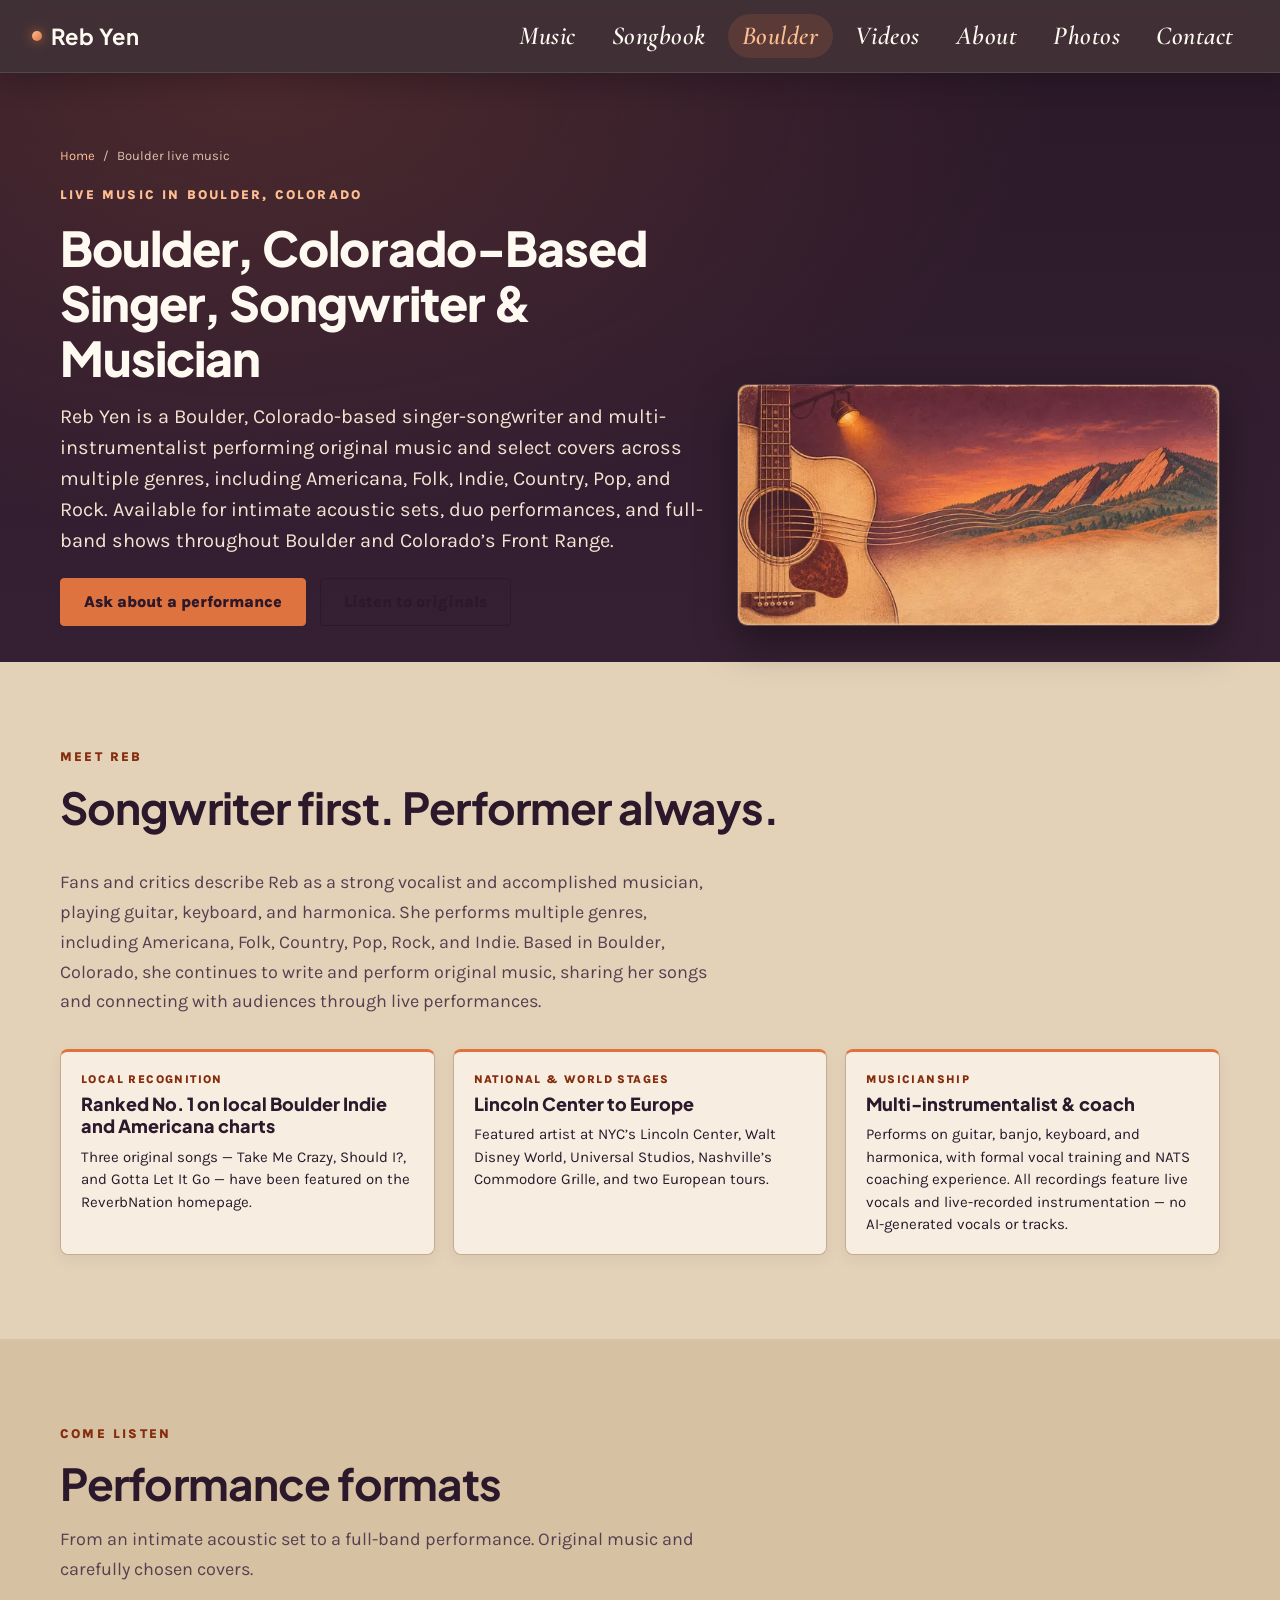
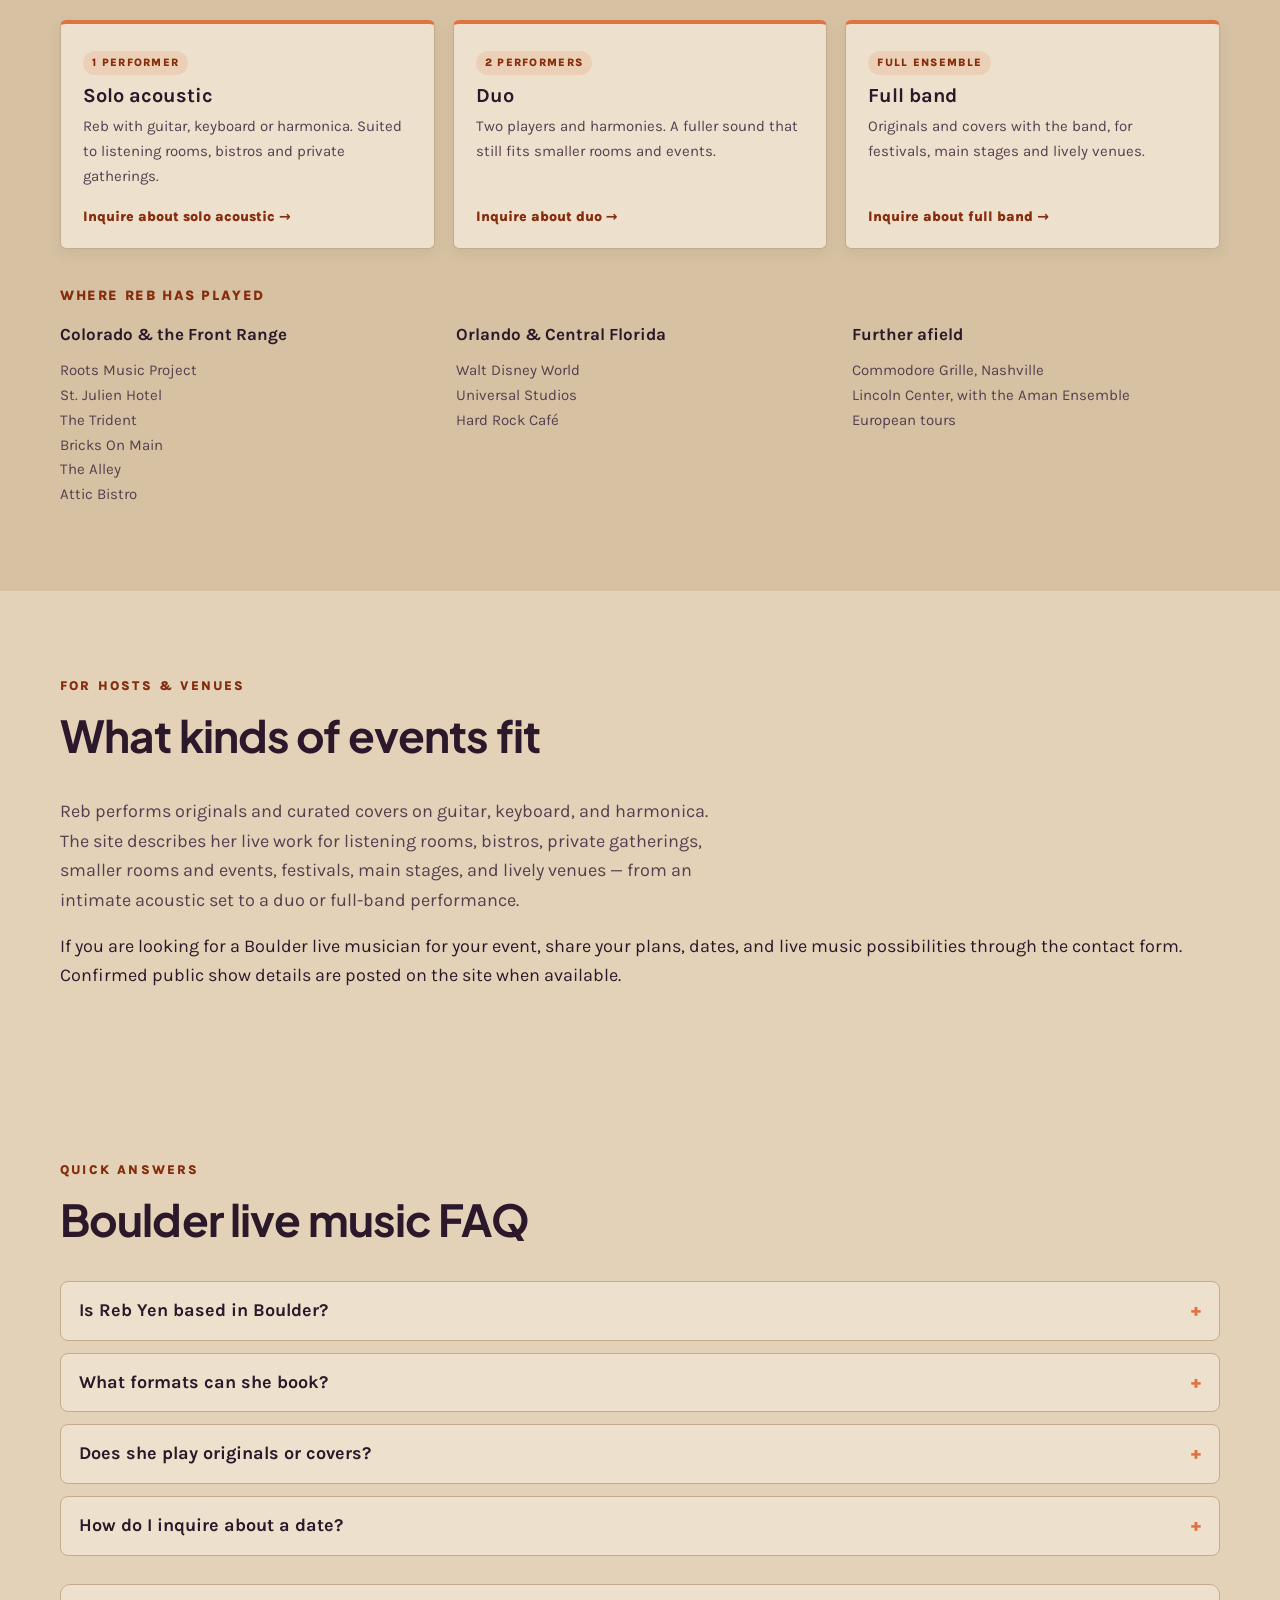
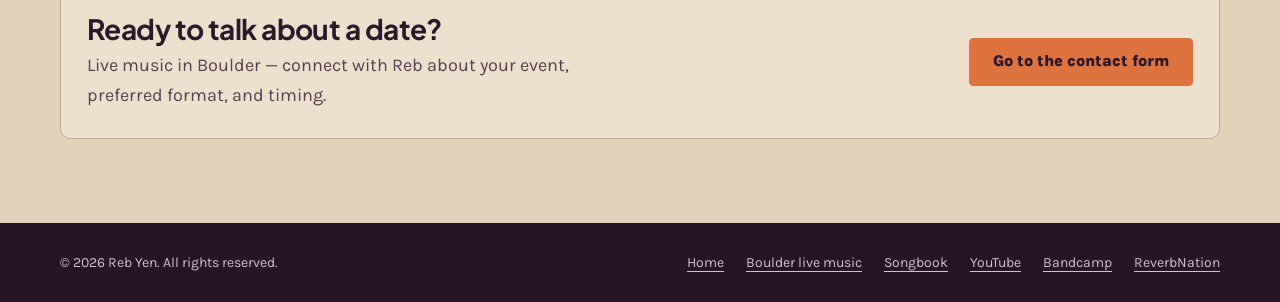
==== commit 1b48b430: "Update visible Boulder page heading" ====
--- a/boulder-live-music.html
+++ b/boulder-live-music.html
@@ -267,7 +267,7 @@
             <span>Boulder live music</span>
           </nav>
           <p class="eyebrow">Live music in Boulder, Colorado</p>
-          <h1 id="boulder-title">Boulder live musician &amp; singer-songwriter</h1>
+          <h1 id="boulder-title">Boulder, Colorado-Based Singer, Songwriter &amp; Musician</h1>
           <p class="lead">Reb Yen is a Boulder, Colorado-based singer-songwriter and multi-instrumentalist performing original music and select covers across multiple genres, including Americana, Folk, Indie, Country, Pop, and Rock. Available for intimate acoustic sets, duo performances, and full-band shows throughout Boulder and Colorado’s Front Range.</p>
           <div class="actions">
             <a class="button primary" href="index.html#contact">Ask about a performance</a>
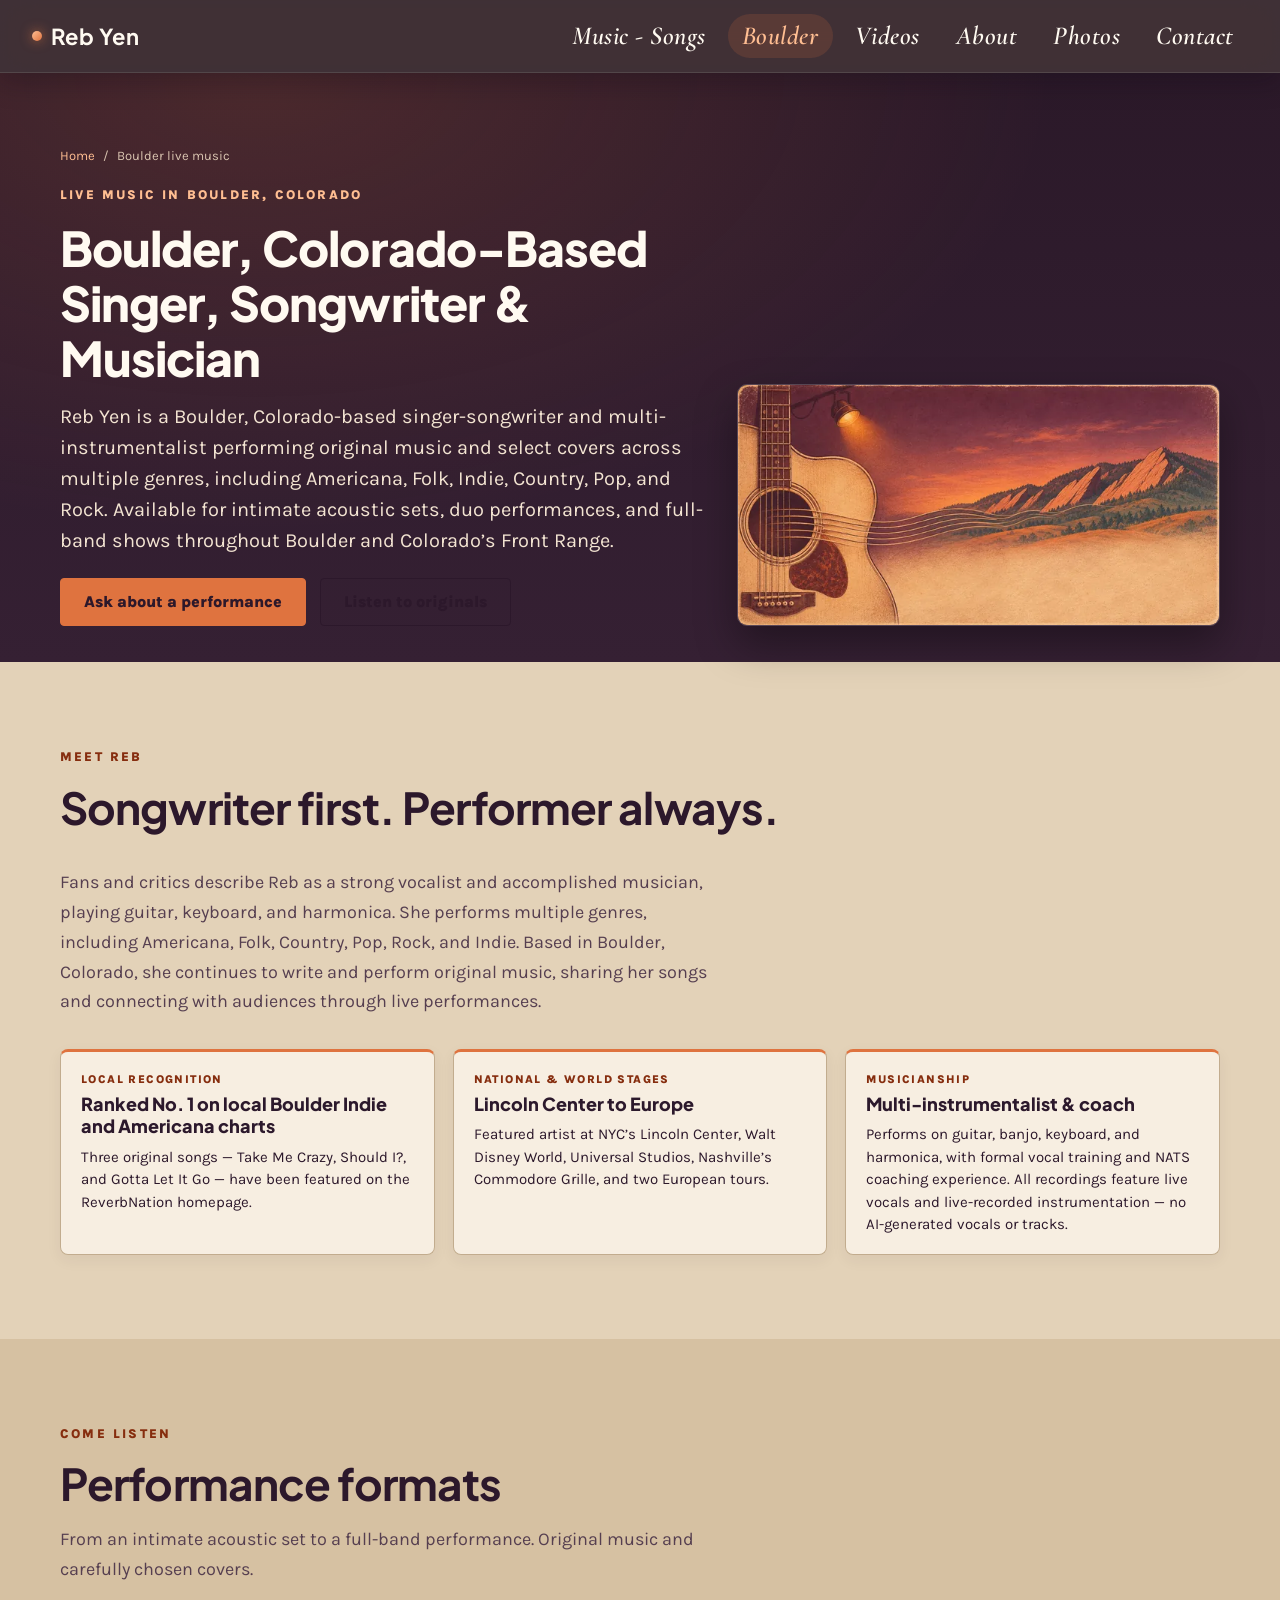
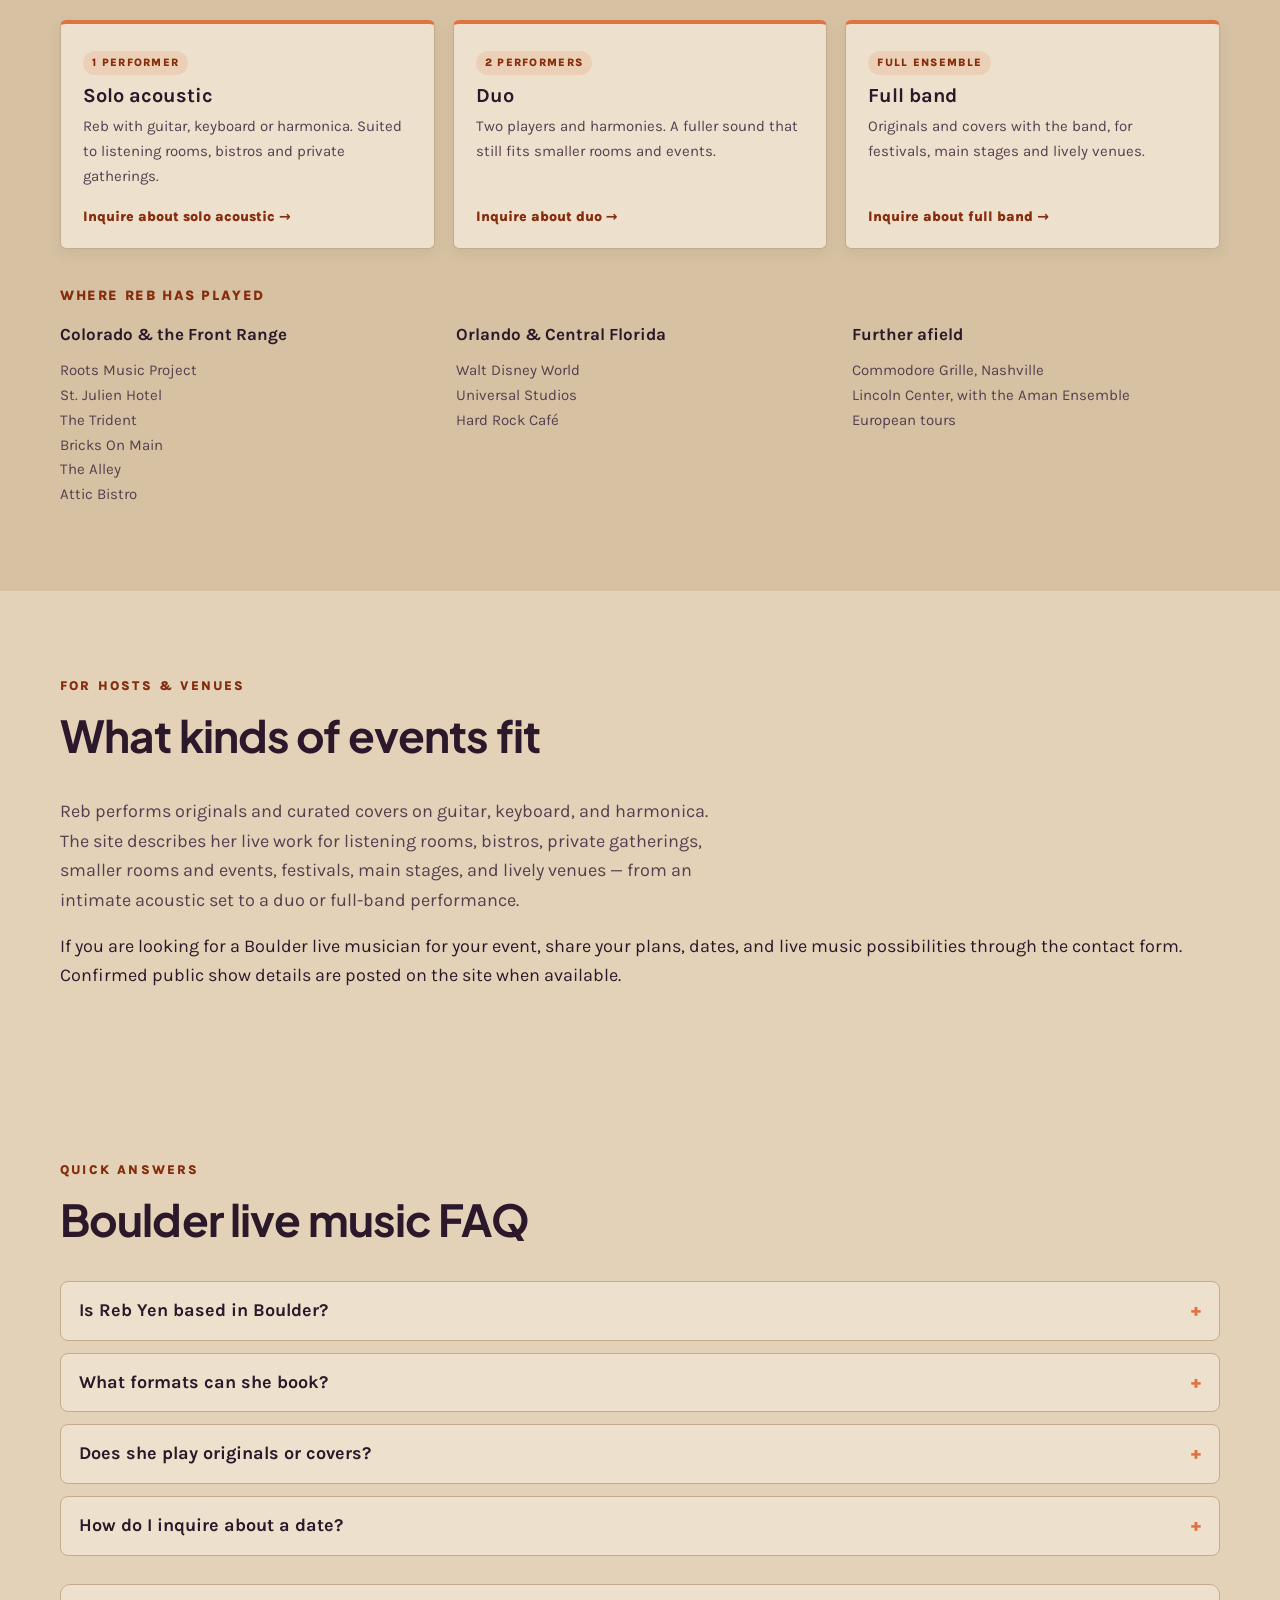
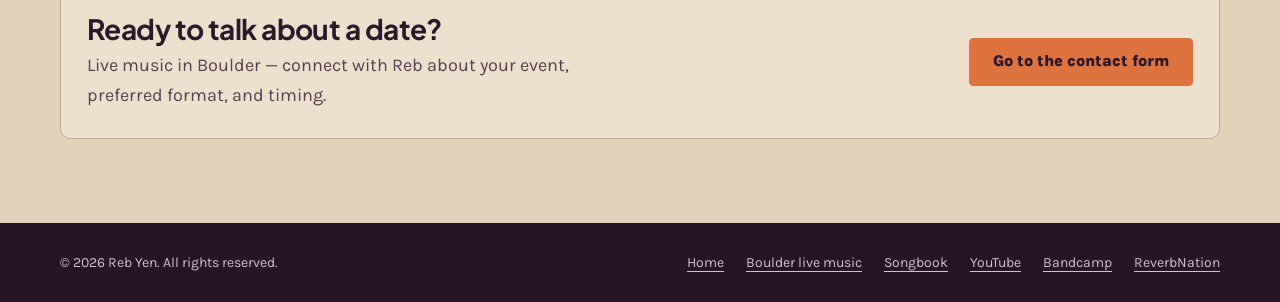
==== commit 2faf358b: "Simplify music navigation and add Bandcamp support callout" ====
--- a/boulder-live-music.html
+++ b/boulder-live-music.html
@@ -245,8 +245,7 @@
         Menu <span aria-hidden="true">☰</span>
       </button>
       <nav class="site-nav" id="main-nav" aria-label="Main navigation">
-        <a href="index.html#music">Music</a>
-        <a href="songbook.html" title="Open complete 22-song lyric songbook">Songbook</a>
+        <a href="index.html#music">Music - Songs</a>
         <a href="boulder-live-music.html" aria-current="page">Boulder</a>
         <a href="index.html#videos">Videos</a>
         <a href="index.html#about">About</a>
@@ -439,3 +438,4 @@
   </footer>
 </body>
 </html>
+
--- a/styles.css
+++ b/styles.css
@@ -1503,6 +1503,7 @@
    Music Section, Player & Catalog
    ========================================================================== */
 .music {
+  padding-top: 40px;
   background: var(--cream);
   overflow-x: clip;
 }
@@ -2971,6 +2972,27 @@
 
 body.has-player {
   padding-bottom: 320px;
+}
+
+.music-support {
+  margin-bottom: 28px;
+  padding: 20px clamp(16px, 3vw, 28px);
+  background: var(--paper);
+  border: 1px solid var(--line);
+  border-radius: var(--radius-md);
+}
+
+.music-support-title {
+  font-size: 20px;
+  font-weight: 700;
+  line-height: 1.4;
+}
+
+.music-support-note {
+  margin-top: 6px;
+  color: var(--muted);
+  font-size: 17px;
+  line-height: 1.6;
 }
 
 .catalog-head {
@@ -6579,3 +6601,4 @@
   box-shadow: 0 0 0 6px #2c182b !important;
 }
 .lp-play-surface:focus-visible { outline-offset: -6px; box-shadow: inset 0 0 0 9px #2c182b !important; }
+
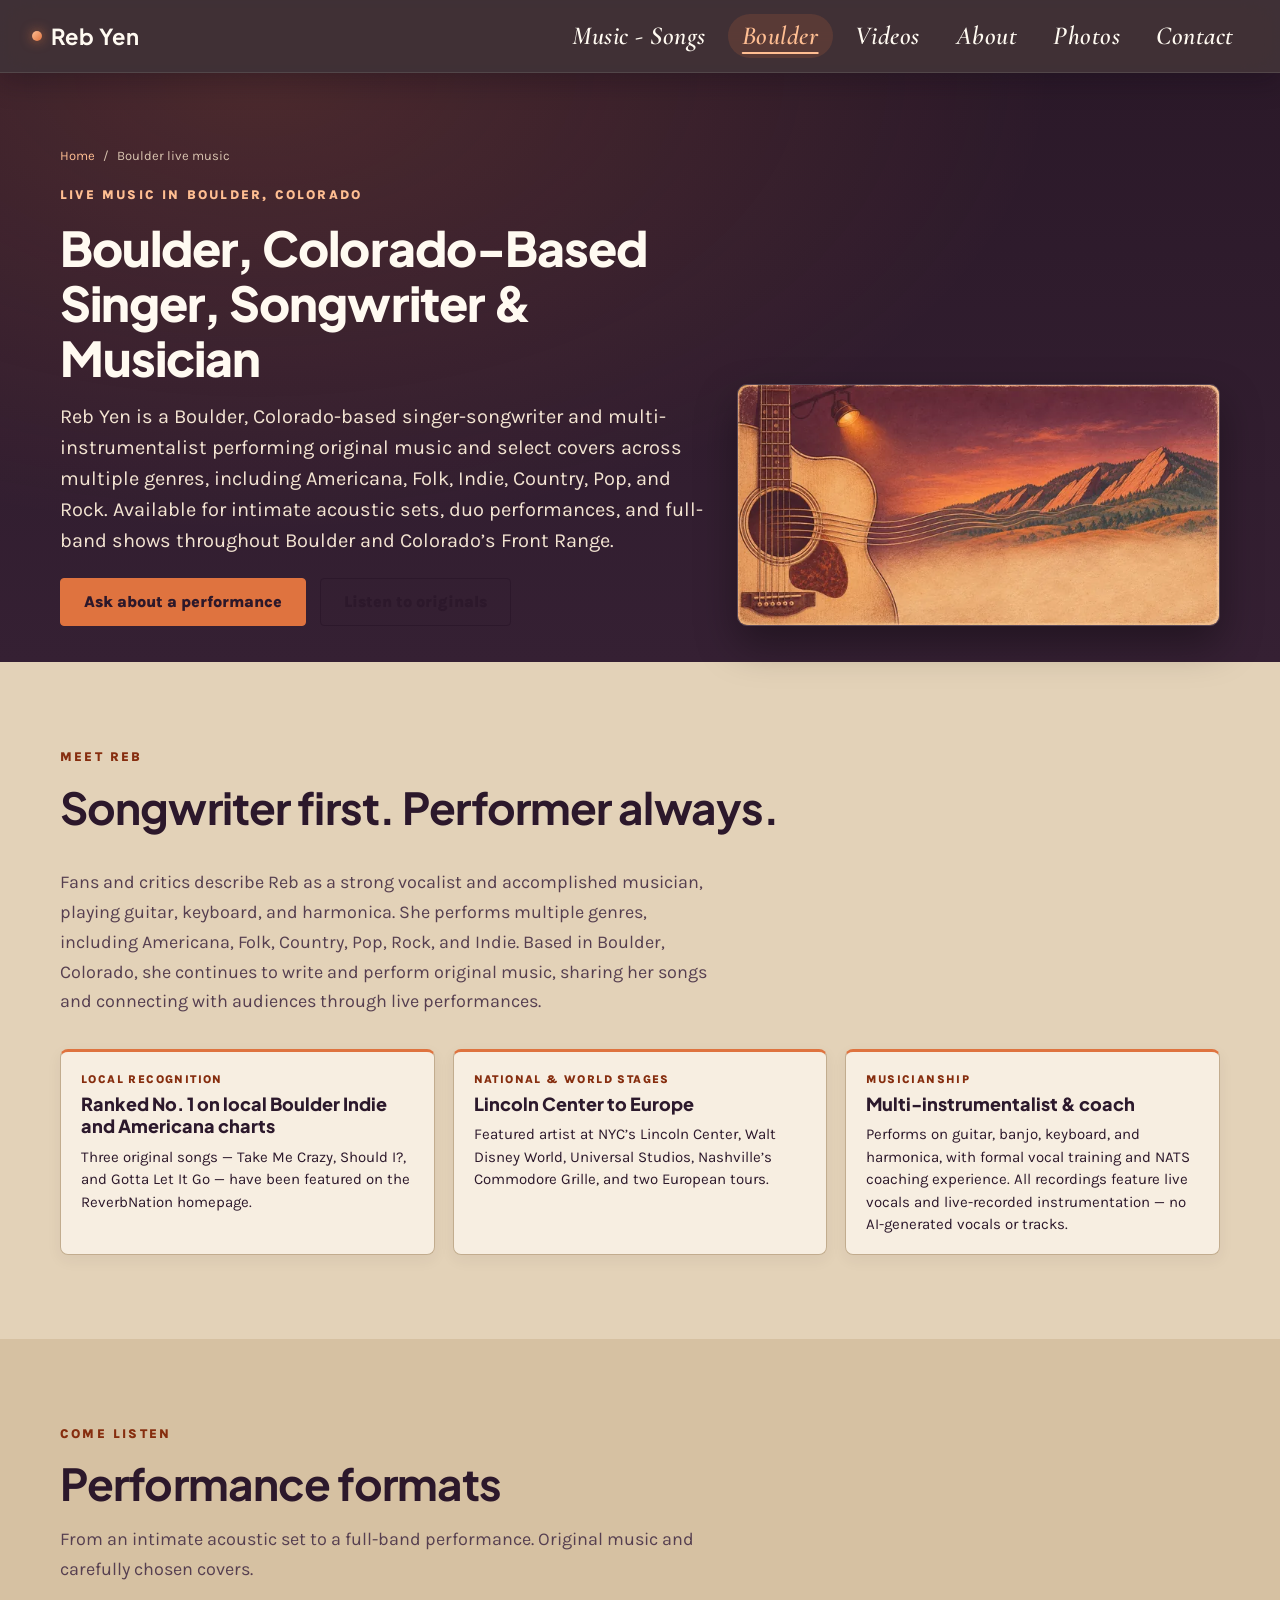
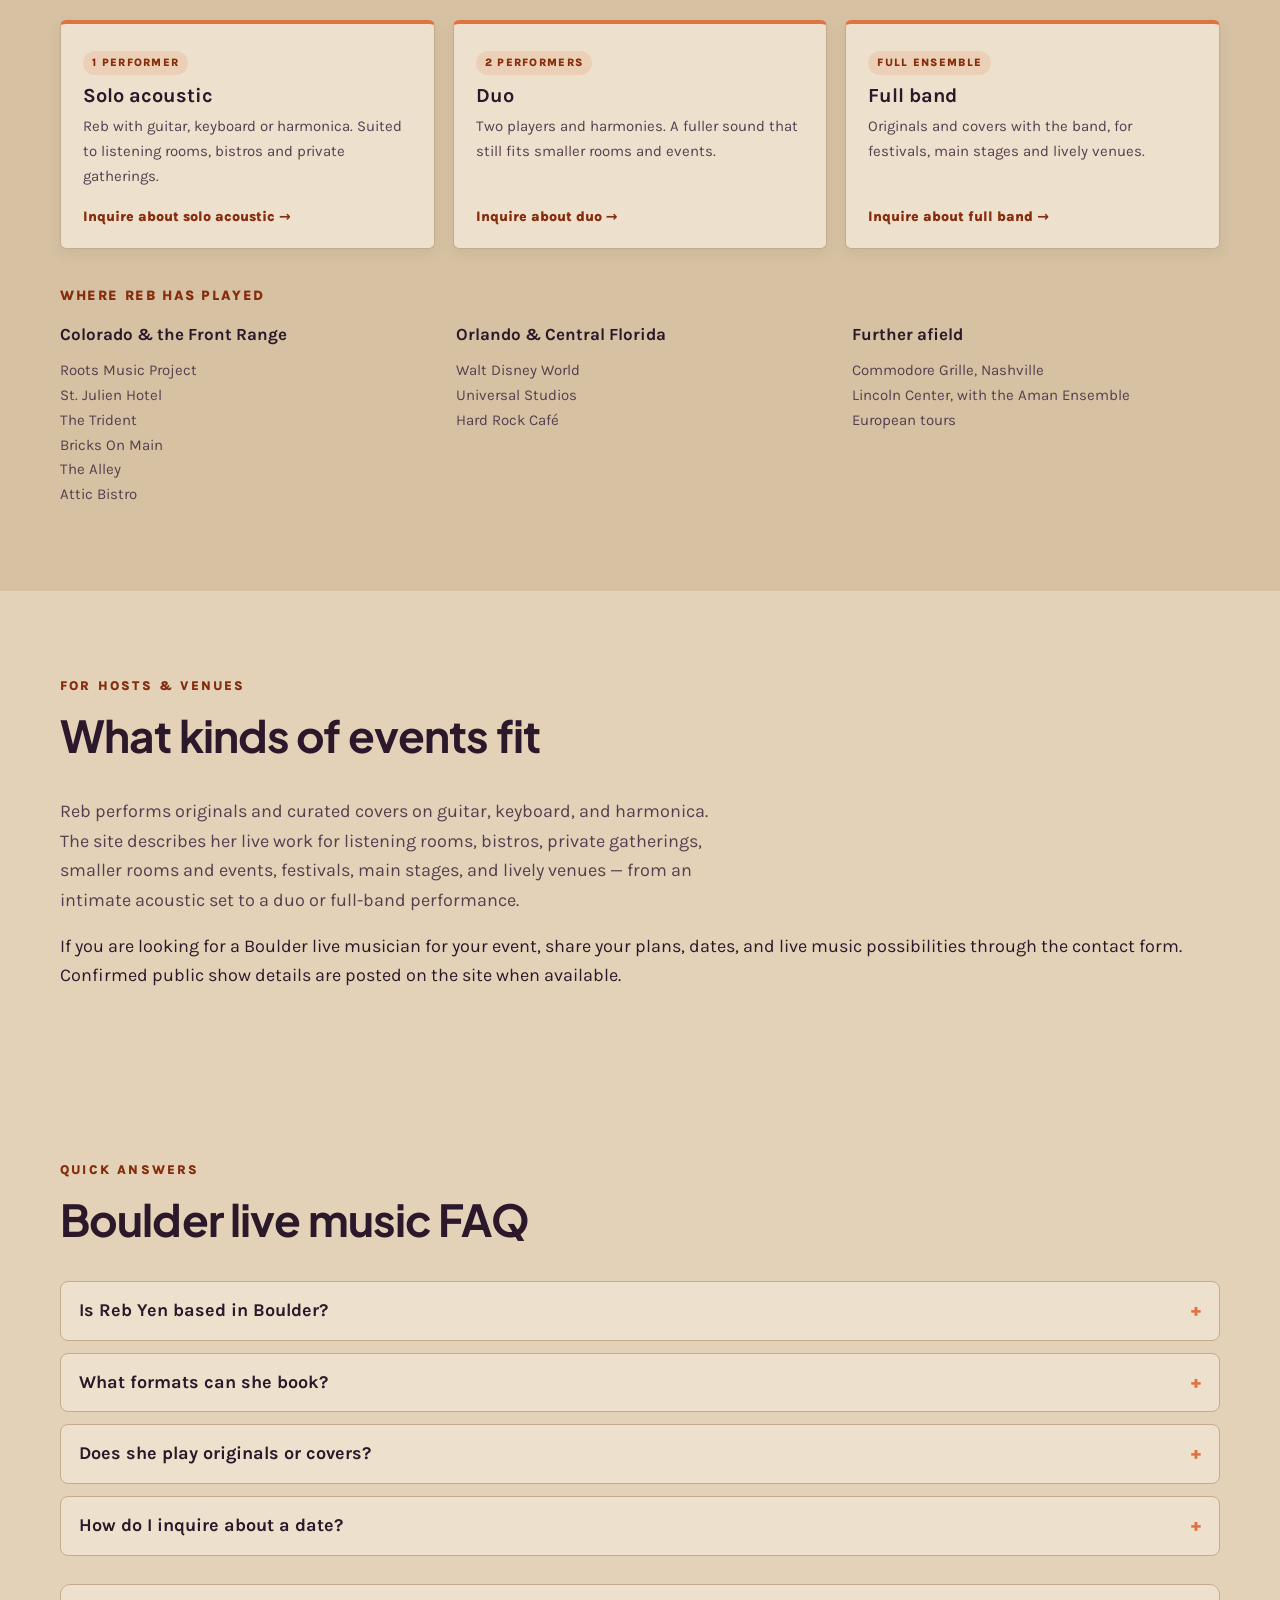
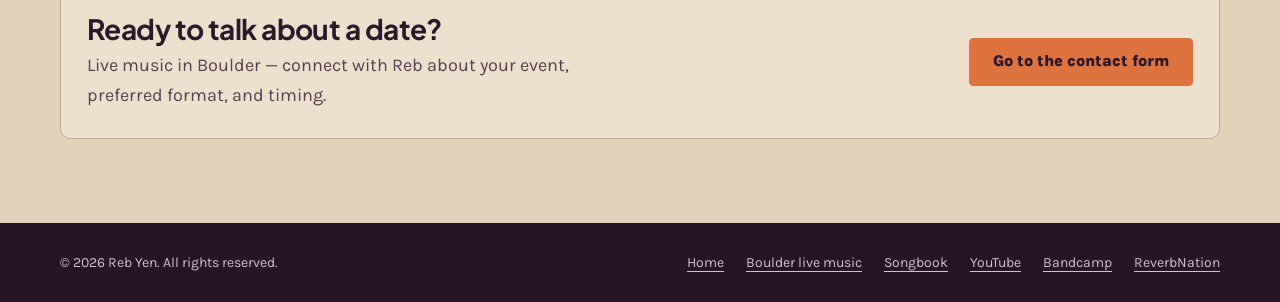
==== commit fc09f749: "Add Facebook/YouTube/Bandcamp/ReverbNation links and structured booking fields to contact form" ====
--- a/boulder-live-music.html
+++ b/boulder-live-music.html
@@ -85,6 +85,7 @@
         ],
         "sameAs": [
           "https://rebyen.com/",
+          "https://www.facebook.com/rebeyenm",
           "https://www.youtube.com/@RebYenMusic",
           "https://rebyen.bandcamp.com/music",
           "https://legacy.reverbnation.com/rebyen"
--- a/styles.css
+++ b/styles.css
@@ -364,6 +364,7 @@
 }
 
 .site-nav {
+  position: relative;
   display: flex;
   align-items: center;
   gap: 8px;
@@ -385,6 +386,26 @@
 .site-nav a[aria-current="page"] {
   color: #ffbe92;
   background: rgba(223, 115, 63, 0.16);
+}
+
+/* Shared, text-width navigation marker; never replaces the keyboard outline. */
+.nav-underline {
+  position: absolute;
+  top: 0;
+  left: 0;
+  height: 2px;
+  width: 0;
+  border-radius: 2px;
+  background: #ffbe92;
+  opacity: 0;
+  pointer-events: none;
+}
+.nav-underline.is-visible { opacity: 1; }
+.nav-underline.is-ready {
+  transition: transform 220ms cubic-bezier(0.22, 1, 0.36, 1), width 220ms ease, opacity 120ms ease;
+}
+@media (prefers-reduced-motion: reduce) {
+  .nav-underline.is-ready { transition: none; }
 }
 
 .menu-toggle {
@@ -1503,7 +1524,7 @@
    Music Section, Player & Catalog
    ========================================================================== */
 .music {
-  padding-top: 40px;
+  padding-top: 20px;
   background: var(--cream);
   overflow-x: clip;
 }
@@ -1680,7 +1701,7 @@
 }
 
 .feature-sleeve-wrap:hover .sleeve-vinyl,
-.feature-sleeve-wrap.is-playing .sleeve-vinyl {
+.feature-sleeve-wrap.has-selection .sleeve-vinyl {
   right: -1.6%;
   box-shadow:
     0 22px 42px rgba(24, 11, 24, 0.5),
@@ -2870,7 +2891,7 @@
 html.album-motion-off.js-motion .feature-sleeve-wrap.reveal-ready:not(.is-revealed) .sleeve-vinyl,
 html.album-motion-off.js-motion .feature-sleeve-wrap.reveal-ready.is-revealed .sleeve-vinyl,
 html.album-motion-off .feature-sleeve-wrap:hover .sleeve-vinyl,
-html.album-motion-off .feature-sleeve-wrap.is-playing .sleeve-vinyl,
+html.album-motion-off .feature-sleeve-wrap.has-selection .sleeve-vinyl,
 html.album-motion-off .feature-sleeve-wrap.is-swapping-disc .sleeve-vinyl {
   right: 0.5% !important;
   animation: none !important;
@@ -3128,6 +3149,10 @@
   border-top: 0;
 }
 
+.song-list.is-transitioning {
+  overflow: hidden;
+}
+
 .eq-bars {
   display: inline-flex;
   align-items: flex-end;
@@ -3208,21 +3233,6 @@
 
 .song-row[hidden] {
   display: none;
-}
-
-.song-row.is-filtered-in {
-  animation: row-filter-in 0.3s cubic-bezier(0.22, 1, 0.36, 1);
-}
-
-@keyframes row-filter-in {
-  from {
-    opacity: 0;
-    transform: translateY(8px);
-  }
-  to {
-    opacity: 1;
-    transform: none;
-  }
 }
 
 .song-row:hover {
@@ -3930,12 +3940,13 @@
 
 html.js-motion .reveal-ready {
   opacity: 0;
-  transform: translate3d(0, 22px, 0);
+  transform: translate3d(0, 10px, 0);
   transition:
-    opacity 0.7s cubic-bezier(0.22, 1, 0.36, 1) var(--stagger, 0ms),
-    transform 0.7s cubic-bezier(0.22, 1, 0.36, 1) var(--stagger, 0ms);
-}
-
+    opacity 0.38s cubic-bezier(0.22, 1, 0.36, 1) var(--stagger, 0ms),
+    transform 0.38s cubic-bezier(0.22, 1, 0.36, 1) var(--stagger, 0ms);
+}
+
+html.js-motion .reveal-ready:focus-within,
 html.js-motion .reveal-ready.is-revealed,
 html.js-motion .player-slot.reveal-ready:has(.player.is-docked) {
   opacity: 1;
@@ -5899,7 +5910,7 @@
     align-items: center;
   }
   .feature-sleeve-wrap:hover .sleeve-vinyl,
-  .feature-sleeve-wrap.is-playing .sleeve-vinyl {
+  .feature-sleeve-wrap.has-selection .sleeve-vinyl {
     right: -1.2%;
   }
   .feature-art.lp-jacket::after {
@@ -6209,7 +6220,7 @@
     transform: none !important;
   }
   html.js-motion .feature-sleeve-wrap.reveal-ready:not(.is-revealed) .sleeve-vinyl,
-  .feature-sleeve-wrap:hover:not(.is-playing) .sleeve-vinyl {
+  .feature-sleeve-wrap:hover:not(.has-selection) .sleeve-vinyl {
     right: 0.5% !important;
   }
   .button.primary,
@@ -6602,3 +6613,138 @@
 }
 .lp-play-surface:focus-visible { outline-offset: -6px; box-shadow: inset 0 0 0 9px #2c182b !important; }
 
+
+/* Music calls to action: compact spacing and a consistent left edge. */
+.music .section-head {
+  display: flex;
+  flex-direction: column;
+  align-items: flex-start;
+  gap: 10px;
+  margin-bottom: 20px;
+}
+.music .section-head > .actions { margin-top: 0; }
+.music-songbook-cta,
+.music-download-cta {
+  background: var(--plum);
+  border-color: var(--plum);
+  color: var(--ivory-bright);
+  min-height: 48px;
+}
+.music-songbook-cta:hover,
+.music-download-cta:hover {
+  background: var(--rust);
+  border-color: var(--rust);
+  color: var(--ivory-bright);
+}
+.music-support {
+  max-width: 760px;
+  margin-right: auto;
+  border-left: 4px solid var(--rust);
+  text-align: left;
+}
+.music-download-cta { margin-top: 16px; }
+@media (max-width: 760px) {
+  .music.section { padding-top: 20px; }
+  .music .section-head { display: flex; flex-direction: column; align-items: flex-start; }
+  .music .section-head > .actions { margin-top: 0; }
+}
+
+
+/* A selected iframe is not a playback signal. Keep visual indicators still. */
+.eq-bars i { animation: none; }
+.player.is-cued .frame-wrap { animation: none; }
+.player.is-cued .player-cue { display: none; }
+.lightbox { max-height: calc(100dvh - 32px); overflow-y: auto; }
+.lightbox-figure { touch-action: pan-y pinch-zoom; }
+.lightbox img { user-select: none; -webkit-user-select: none; }
+.lightbox-help { margin: 8px 0 0; font-size: 0.82rem; color: var(--plum); text-align: center; }
+.dialog-controls { flex-shrink: 0; }
+.dialog-controls .icon-button { min-width: 44px; min-height: 44px; }
+@media (max-width: 420px) {
+  .lightbox { padding: 12px; max-width: calc(100% - 20px); }
+  .dialog-top { flex-wrap: wrap; gap: 8px; }
+  .dialog-top h2 { font-size: 16px; }
+  .dialog-controls { margin-left: auto; }
+}
+
+/* Thank-you page confetti burst (see confetti.js) */
+.confetti-canvas {
+  position: fixed;
+  inset: 0;
+  width: 100vw;
+  height: 100vh;
+  pointer-events: none;
+  z-index: 60;
+}
+
+@media (prefers-reduced-motion: reduce) {
+  .confetti-canvas { display: none; }
+}
+
+/* Contact form: structured fields & social links */
+.form-field { display: grid; gap: 6px; align-content: start; }
+.contact-form .form-row { gap: 4px 14px; }
+.event-fields {
+  margin: 14px 0 4px;
+  padding: 6px 16px 16px;
+  border: 1px solid rgba(255, 250, 241, 0.2);
+  border-radius: 8px;
+  background: rgba(255, 250, 241, 0.04);
+  display: grid;
+  gap: 2px;
+}
+.event-fields[hidden] { display: none; }
+.event-fields legend {
+  padding: 0 6px;
+  font-weight: 800;
+  font-size: 15px;
+  color: #ffd2b0;
+}
+.event-fields .legend-note { font-weight: 500; font-size: 13px; color: #dbc7d6; }
+.contact-form select { appearance: auto; cursor: pointer; }
+.contact-form input[type="date"] { cursor: pointer; }
+
+.social-links { margin-top: 22px; }
+.contact .social-links-title {
+  margin: 0 0 10px;
+  font-size: 13px;
+  font-weight: 800;
+  letter-spacing: 0.14em;
+  text-transform: uppercase;
+  color: #ffbd91;
+}
+.social-links ul {
+  list-style: none;
+  margin: 0;
+  padding: 0;
+  display: flex;
+  flex-wrap: wrap;
+  gap: 10px;
+}
+.social-links a {
+  display: inline-flex;
+  align-items: center;
+  gap: 8px;
+  min-height: 44px;
+  padding: 10px 16px;
+  border: 1px solid rgba(255, 250, 241, 0.32);
+  border-radius: 999px;
+  color: var(--ivory-bright);
+  font-weight: 700;
+  font-size: 15px;
+  text-decoration: none;
+  transition: background-color 0.2s ease, border-color 0.2s ease, color 0.2s ease;
+}
+.social-links a:hover,
+.social-links a:focus-visible {
+  background: var(--orange);
+  border-color: var(--orange);
+  color: var(--plum);
+}
+.social-links a:focus-visible { outline: 3px solid #efa977; outline-offset: 3px; }
+.social-links svg { width: 18px; height: 18px; fill: currentColor; flex: none; }
+
+@media (max-width: 700px) {
+  .social-links ul { display: grid; grid-template-columns: 1fr 1fr; }
+  .social-links a { justify-content: center; width: 100%; }
+}
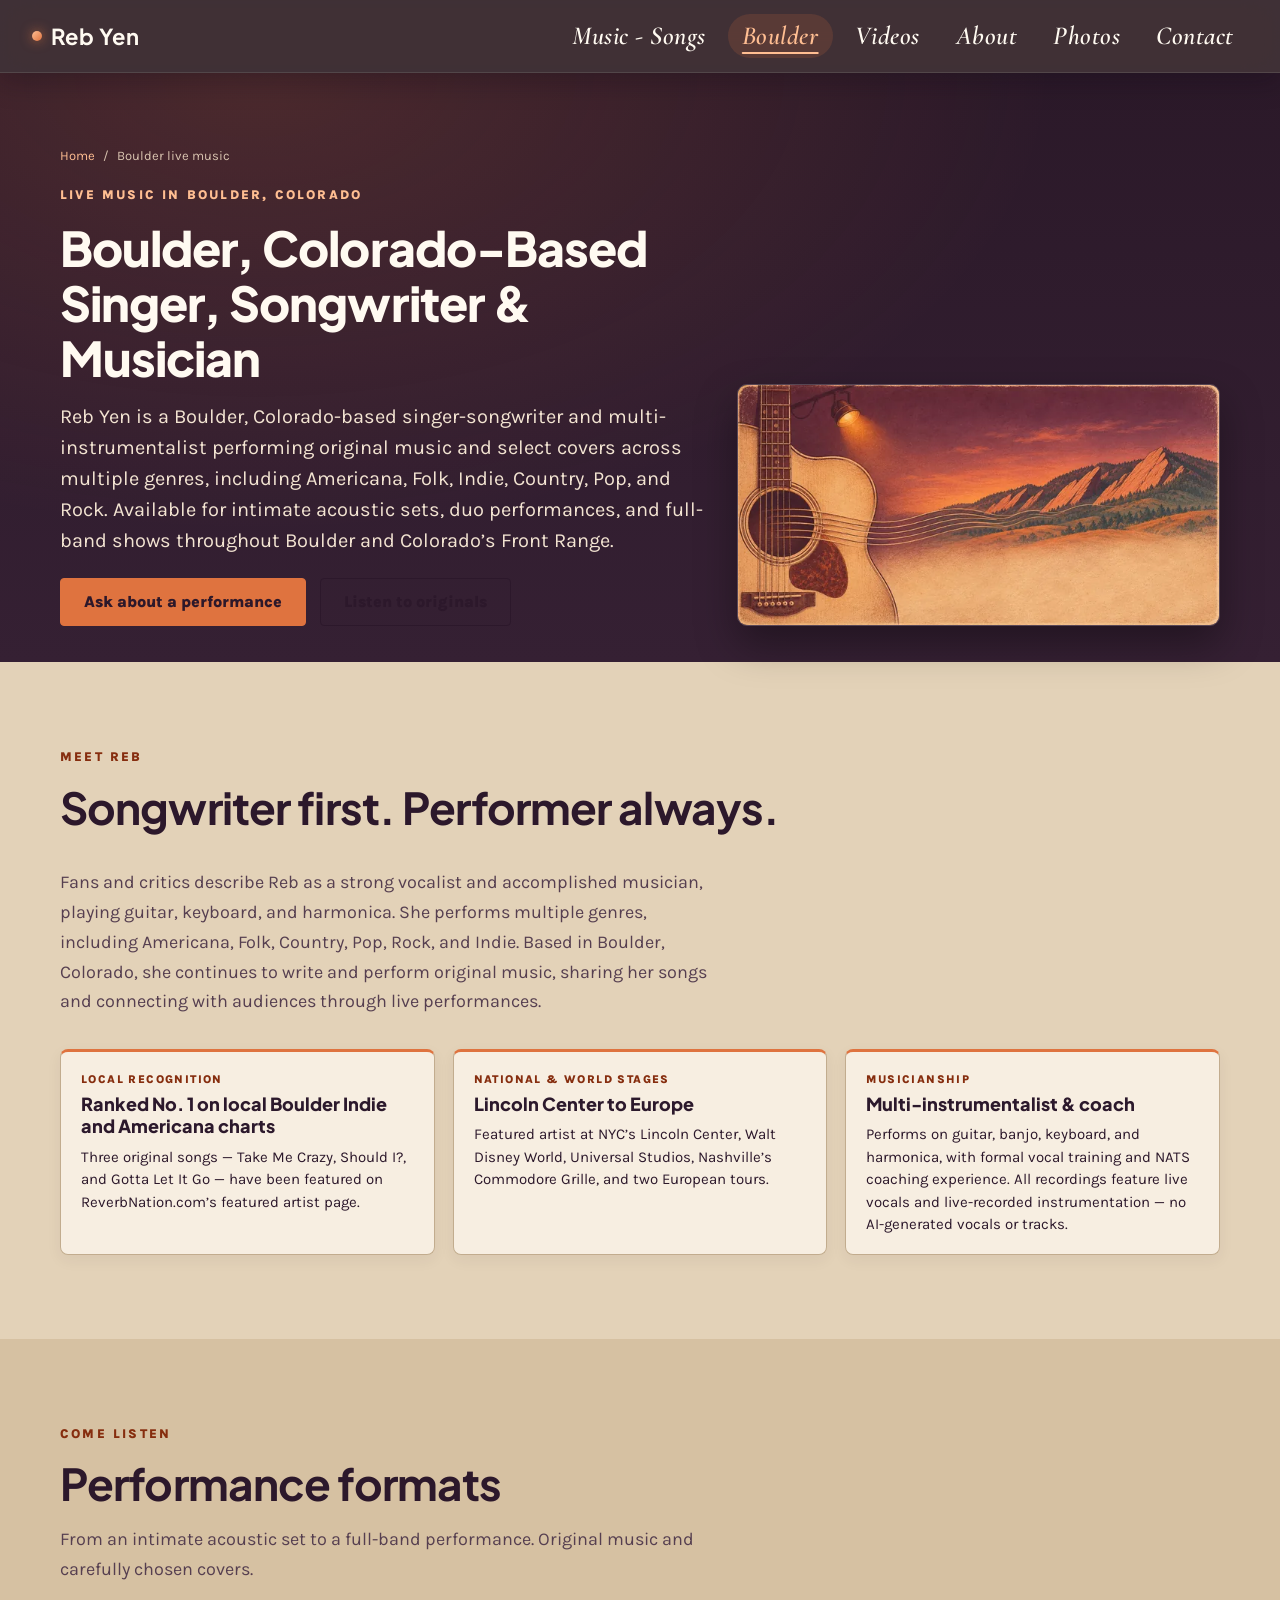
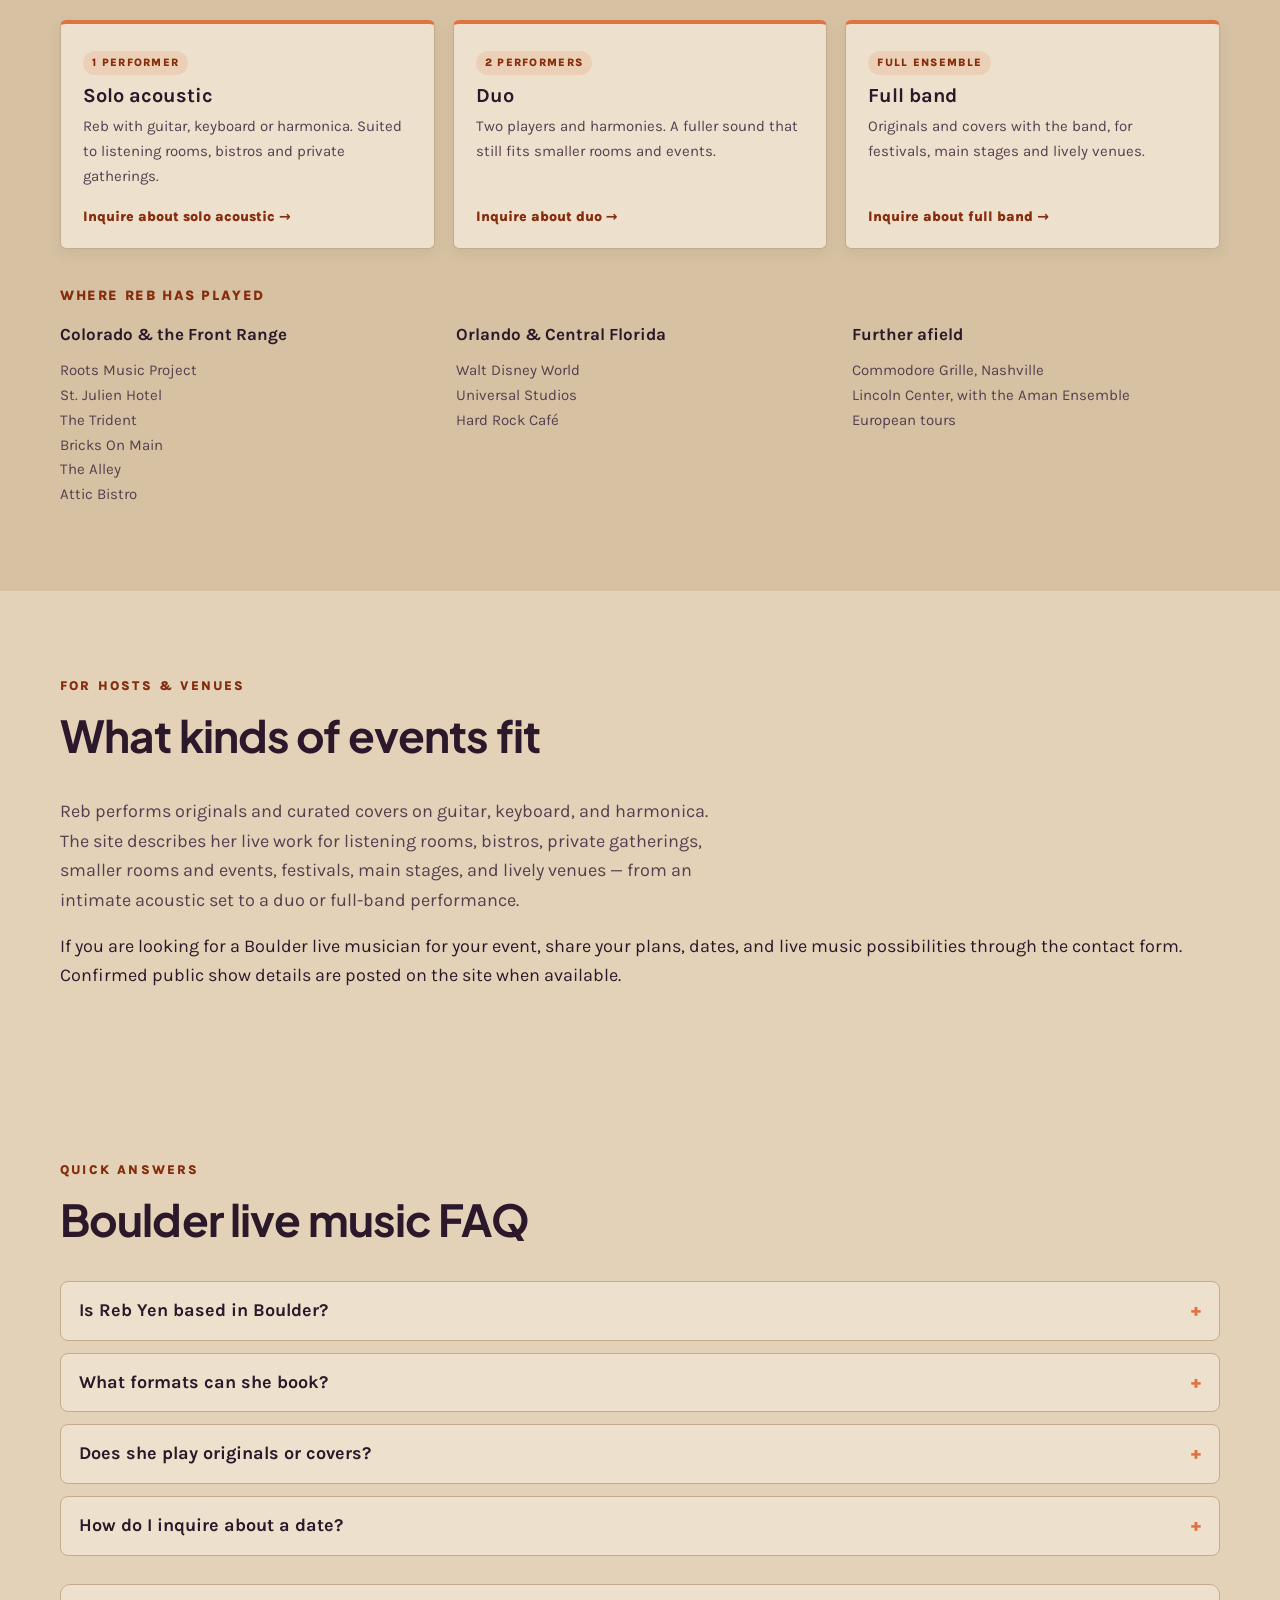
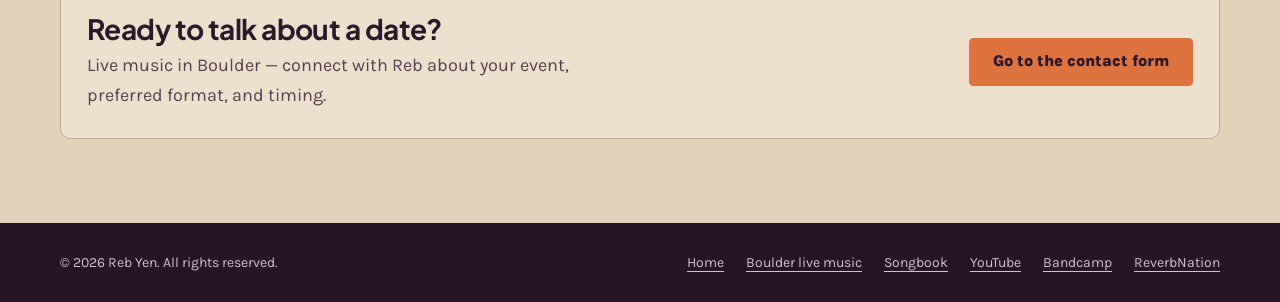
==== commit 77006965: "Use 'ReverbNation.com's featured artist page' wording in schema, liner notes, and Boulder page" ====
--- a/boulder-live-music.html
+++ b/boulder-live-music.html
@@ -85,7 +85,7 @@
         ],
         "sameAs": [
           "https://rebyen.com/",
-          "https://www.facebook.com/rebeyenm",
+          "https://www.facebook.com/share/1Efd3oWoXQ/",
           "https://www.youtube.com/@RebYenMusic",
           "https://rebyen.bandcamp.com/music",
           "https://legacy.reverbnation.com/rebyen"
@@ -300,7 +300,7 @@
           <div class="about-highlight-card">
             <span class="about-highlight-kicker">Local recognition</span>
             <strong>Ranked No. 1 on local Boulder Indie and Americana charts</strong>
-            <p>Three original songs — Take Me Crazy, Should I?, and Gotta Let It Go — have been featured on the ReverbNation homepage.</p>
+            <p>Three original songs — Take Me Crazy, Should I?, and Gotta Let It Go — have been featured on ReverbNation.com’s featured artist page.</p>
           </div>
           <div class="about-highlight-card">
             <span class="about-highlight-kicker">National &amp; world stages</span>
--- a/styles.css
+++ b/styles.css
@@ -6667,40 +6667,10 @@
   .dialog-controls { margin-left: auto; }
 }
 
-/* Thank-you page confetti burst (see confetti.js) */
-.confetti-canvas {
-  position: fixed;
-  inset: 0;
-  width: 100vw;
-  height: 100vh;
-  pointer-events: none;
-  z-index: 60;
-}
-
-@media (prefers-reduced-motion: reduce) {
-  .confetti-canvas { display: none; }
-}
 
 /* Contact form: structured fields & social links */
 .form-field { display: grid; gap: 6px; align-content: start; }
 .contact-form .form-row { gap: 4px 14px; }
-.event-fields {
-  margin: 14px 0 4px;
-  padding: 6px 16px 16px;
-  border: 1px solid rgba(255, 250, 241, 0.2);
-  border-radius: 8px;
-  background: rgba(255, 250, 241, 0.04);
-  display: grid;
-  gap: 2px;
-}
-.event-fields[hidden] { display: none; }
-.event-fields legend {
-  padding: 0 6px;
-  font-weight: 800;
-  font-size: 15px;
-  color: #ffd2b0;
-}
-.event-fields .legend-note { font-weight: 500; font-size: 13px; color: #dbc7d6; }
 .contact-form select { appearance: auto; cursor: pointer; }
 .contact-form input[type="date"] { cursor: pointer; }
 
@@ -6748,3 +6718,116 @@
   .social-links ul { display: grid; grid-template-columns: 1fr 1fr; }
   .social-links a { justify-content: center; width: 100%; }
 }
+
+/* ==========================================================================
+   Focus pass: fewer distractions, tighter mobile layout
+   ========================================================================== */
+.hero-instruments { letter-spacing: 0.02em; }
+.lp-rpm { cursor: default; }
+.page-step-text { margin: 0 4px; }
+.about-more-toggle,
+.video-more-toggle { display: none; }
+.catalog-head { margin-bottom: 12px; }
+#catalog-song-list { border-top: 1px solid var(--line); }
+
+@media (max-width: 700px) {
+  /* Artist spotlight pill: no awkward 2-line capsule */
+  .badge-line strong { border-radius: 12px; padding: 7px 14px; line-height: 1.35; }
+
+  /* Song rows: one compact line with inline actions */
+  .song-row {
+    grid-template-columns: 44px minmax(0, 1fr) auto;
+    gap: 10px;
+    padding: 10px 4px;
+  }
+  .song-row .song-index { display: none; }
+  .song-row-thumb { width: 44px; height: 44px; }
+  .song-info h3 { font-size: 16.5px; line-height: 1.25; }
+  .song-info p {
+    font-size: 12.5px;
+    display: -webkit-box;
+    -webkit-line-clamp: 1;
+    -webkit-box-orient: vertical;
+    overflow: hidden;
+  }
+  .song-actions { grid-column: auto; gap: 6px; }
+  .song-actions .listen-link {
+    min-width: 44px;
+    width: 44px;
+    height: 44px;
+    padding: 0;
+    justify-content: center;
+    font-size: 0;
+  }
+  .song-actions .listen-link span { font-size: 15px; }
+  .song-actions .lyrics-link { min-width: 0; padding: 6px 10px; font-size: 13px; }
+
+  /* Pagination on one row */
+  .catalog-page-controls { flex-wrap: nowrap; gap: 6px; }
+  .catalog-page-nums { gap: 6px; }
+  .page-step-text { display: none; }
+  .page-step-btn,
+  .page-num-btn { min-width: 40px; width: 40px; height: 40px; padding: 0; }
+  .page-step-btn { font-size: 22px; line-height: 1; }
+
+  /* Videos: first 3, rest on request */
+  .video-grid { gap: 22px; }
+  .video-grid:not(.is-expanded) > .video:nth-child(n+4) { display: none; }
+  .video-more-toggle {
+    display: flex;
+    width: 100%;
+    justify-content: center;
+    margin-top: 22px;
+  }
+
+  /* About: first paragraph, rest on request */
+  .about-more { display: none; }
+  .about-more.is-open { display: block; }
+  .about-more-toggle {
+    display: inline-flex;
+    align-items: center;
+    gap: 6px;
+    min-height: 44px;
+    margin-top: 6px;
+    padding: 0;
+    background: none;
+    border: 0;
+    color: var(--rust);
+    font: inherit;
+    font-weight: 800;
+    font-size: 15px;
+    text-decoration: underline;
+    text-underline-offset: 4px;
+    cursor: pointer;
+  }
+
+  /* Journey detail: full-width text, nav below */
+  .journey-detail {
+    flex-direction: column;
+    align-items: stretch;
+    gap: 12px;
+    padding: 16px 18px;
+  }
+  .journey-detail strong { font-size: 18px; }
+  .journey-detail p { font-size: 16px; line-height: 1.55; }
+  .journey-nav { align-self: flex-end; }
+
+  /* Gallery: 2-column grid */
+  .gallery-grid { grid-template-columns: repeat(2, minmax(0, 1fr)); gap: 10px; }
+  .gallery-item { padding: 6px; }
+  .gallery-item span {
+    font-size: 12.5px;
+    line-height: 1.3;
+    display: -webkit-box;
+    -webkit-line-clamp: 2;
+    -webkit-box-orient: vertical;
+    overflow: hidden;
+  }
+
+  /* Contact: skip the second large portrait */
+  .contact-photo { display: none; }
+}
+
+/* Clicking the vinyl beside the album cover plays the featured song */
+.sleeve-vinyl { pointer-events: auto; cursor: pointer; }
+.feature-sleeve-wrap.is-flipped .sleeve-vinyl { pointer-events: none; }
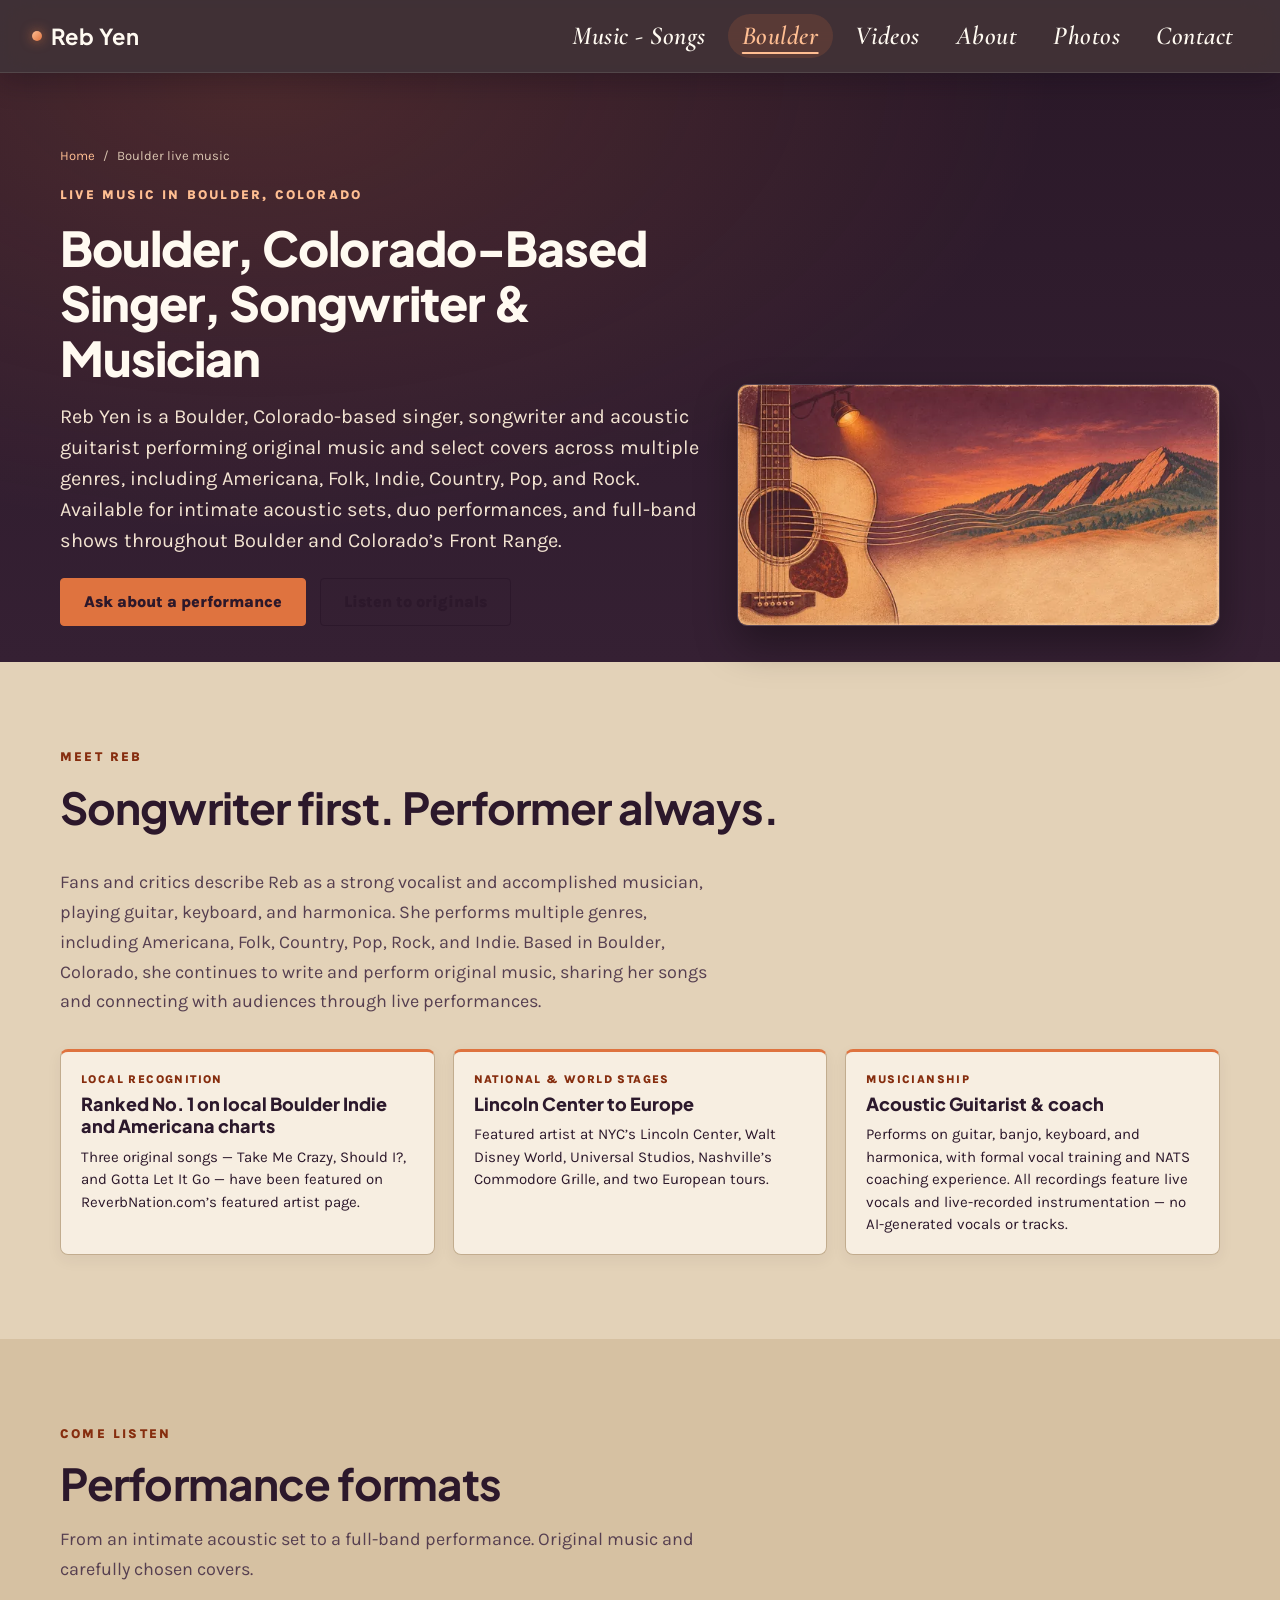
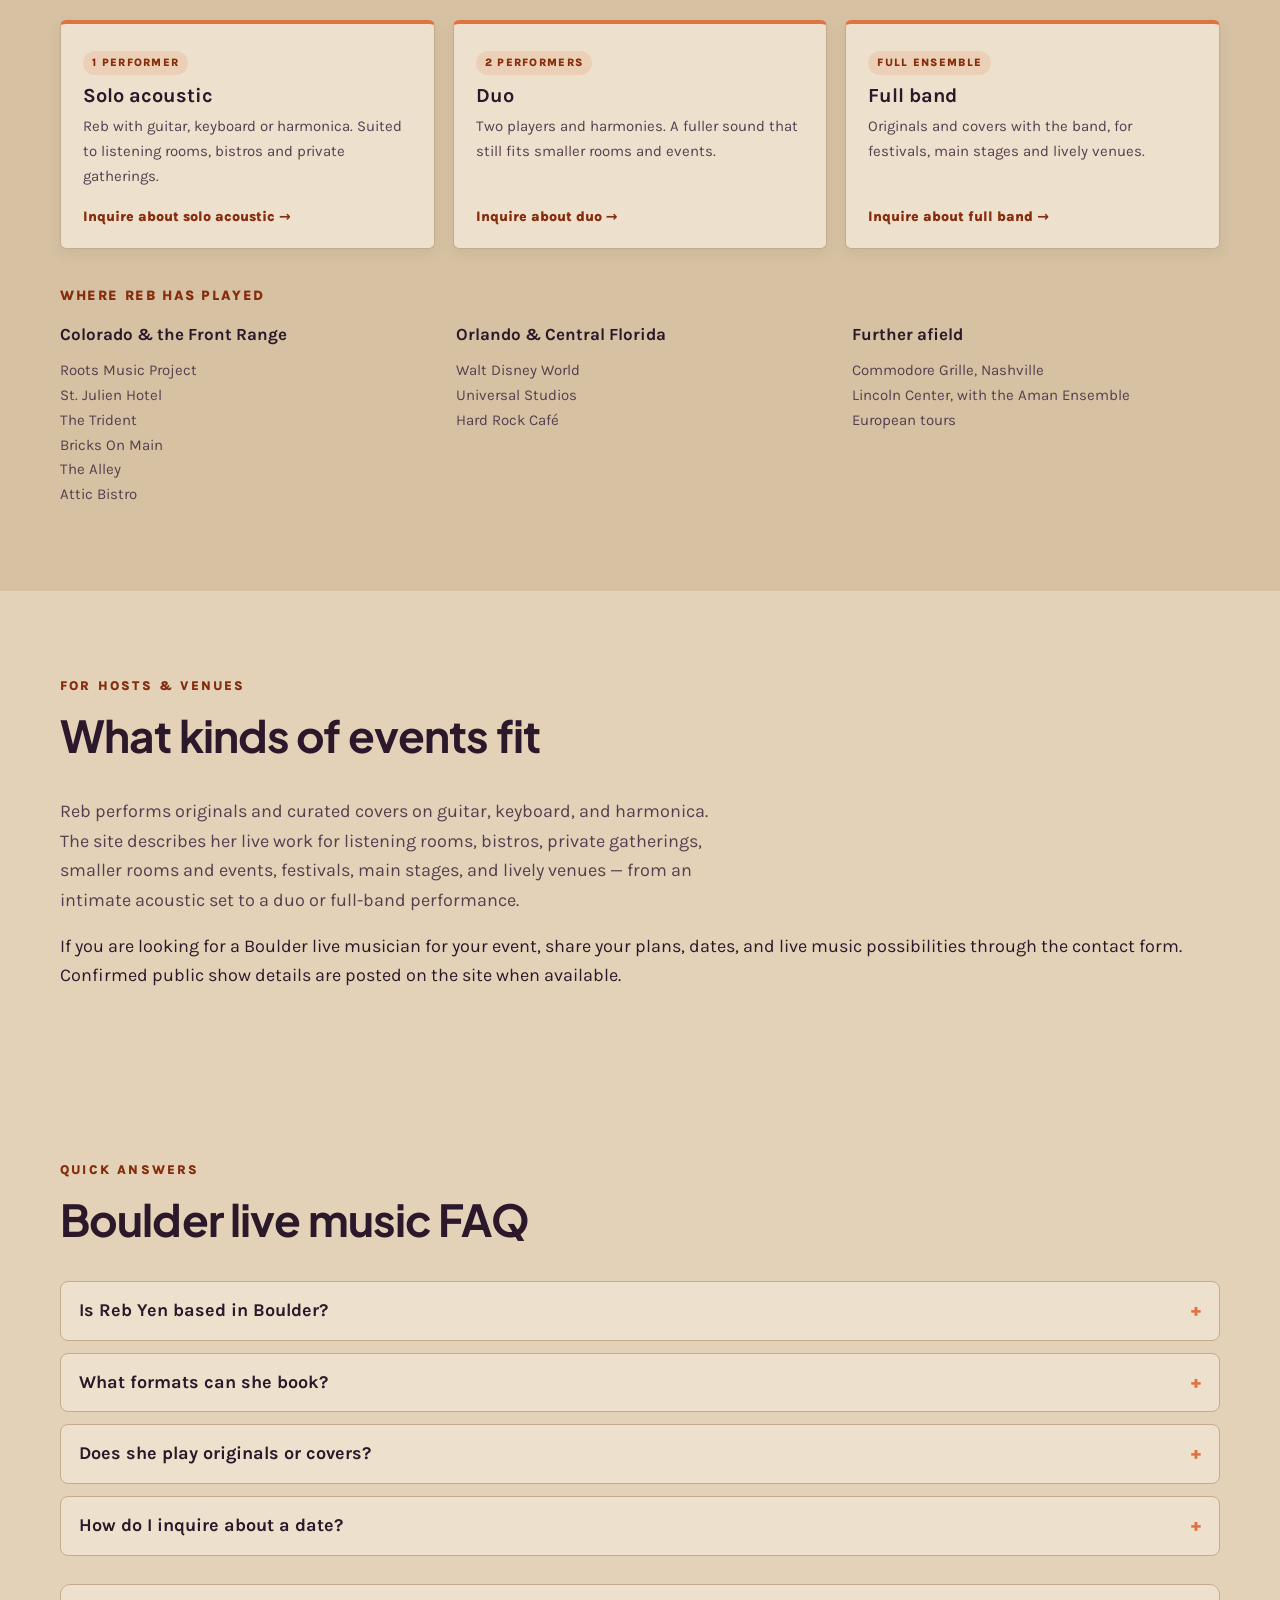
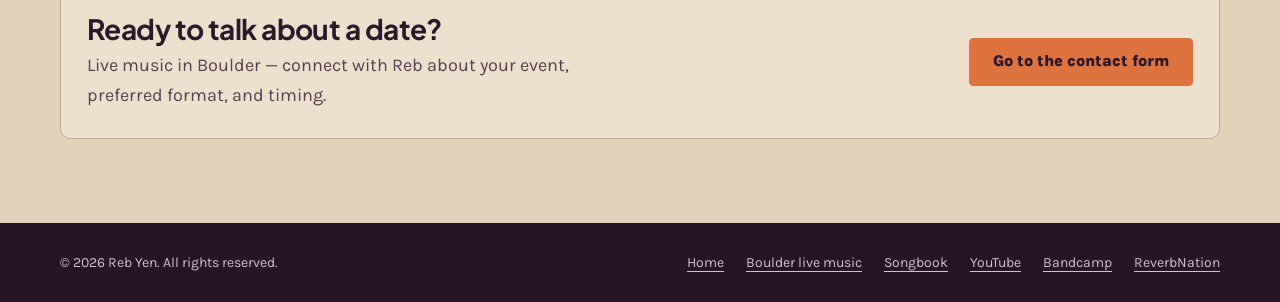
==== commit 87317128: "Update reviewed singer, songwriter and acoustic guitarist wording" ====
--- a/boulder-live-music.html
+++ b/boulder-live-music.html
@@ -3,9 +3,9 @@
 <head>
   <meta charset="utf-8">
   <meta name="viewport" content="width=device-width, initial-scale=1, viewport-fit=cover">
-  <title>Reb Yen | Boulder CO-Based Singer-Songwriter &amp; Performer</title>
-  <meta name="description" content="Book Reb Yen for live music in Boulder, Colorado — a Boulder singer-songwriter and multi-instrumentalist available solo, duo, or full band. Original songs and curated covers for local venues and events.">
-  <meta name="keywords" content="Boulder live musician, live music Boulder, Boulder singer-songwriter, singer-songwriter Boulder CO, book live music Boulder, Reb Yen, Rebekah Yen, Boulder Americana musician">
+  <title>Reb Yen | Boulder CO-Based Singer, Songwriter &amp; Performer</title>
+  <meta name="description" content="Book Reb Yen for live music in Boulder, Colorado — a Boulder singer, songwriter and acoustic guitarist available solo, duo, or full band. Original songs and curated covers for local venues and events.">
+  <meta name="keywords" content="Boulder live musician, live music Boulder, Boulder singer, songwriter, singer, songwriter Boulder CO, book live music Boulder, Reb Yen, Rebekah Yen, Boulder Americana musician">
   <meta name="author" content="Reb Yen">
   <meta name="geo.region" content="US-CO">
   <meta name="geo.placename" content="Boulder, Colorado">
@@ -25,17 +25,17 @@
   <link rel="apple-touch-icon" href="apple-touch-icon.png">
   <meta property="og:site_name" content="Reb Yen">
   <meta property="og:locale" content="en_US">
-  <meta property="og:title" content="Boulder Live Musician &amp; Singer-Songwriter | Reb Yen">
-  <meta property="og:description" content="Book Reb Yen for live music in Boulder, Colorado — a Boulder singer-songwriter and multi-instrumentalist available solo, duo, or full band.">
+  <meta property="og:title" content="Boulder Live Musician &amp; Singer, Songwriter | Reb Yen">
+  <meta property="og:description" content="Book Reb Yen for live music in Boulder, Colorado — a Boulder singer, songwriter and acoustic guitarist available solo, duo, or full band.">
   <meta property="og:type" content="website">
   <meta property="og:url" content="https://rebyen.com/boulder-live-music.html">
   <meta property="og:image" content="https://rebyen.com/images/og-share.jpg">
   <meta property="og:image:width" content="1200">
   <meta property="og:image:height" content="630">
-  <meta property="og:image:alt" content="Reb Yen — Boulder singer-songwriter and live musician">
+  <meta property="og:image:alt" content="Reb Yen — Boulder singer, songwriter and live musician">
   <meta name="twitter:card" content="summary_large_image">
-  <meta name="twitter:title" content="Boulder Live Musician &amp; Singer-Songwriter | Reb Yen">
-  <meta name="twitter:description" content="Book Reb Yen for live music in Boulder, Colorado — a Boulder singer-songwriter and multi-instrumentalist available solo, duo, or full band.">
+  <meta name="twitter:title" content="Boulder Live Musician &amp; Singer, Songwriter | Reb Yen">
+  <meta name="twitter:description" content="Book Reb Yen for live music in Boulder, Colorado — a Boulder singer, songwriter and acoustic guitarist available solo, duo, or full band.">
   <link rel="preconnect" href="https://fonts.googleapis.com">
   <link rel="preconnect" href="https://fonts.gstatic.com" crossorigin>
   <link rel="stylesheet" href="https://fonts.googleapis.com/css2?family=Cormorant+Garamond:ital,wght@1,500;1,600;1,700&family=Karla:wght@400;500;600;700;800&family=Plus+Jakarta+Sans:wght@600;700;800&display=swap">
@@ -49,8 +49,8 @@
         "@type": "WebPage",
         "@id": "https://rebyen.com/boulder-live-music.html#webpage",
         "url": "https://rebyen.com/boulder-live-music.html",
-        "name": "Boulder Live Musician & Singer-Songwriter | Reb Yen",
-        "description": "Book Reb Yen for live music in Boulder, Colorado — a Boulder singer-songwriter and multi-instrumentalist available solo, duo, or full band.",
+        "name": "Boulder Live Musician & Singer, Songwriter | Reb Yen",
+        "description": "Book Reb Yen for live music in Boulder, Colorado — a Boulder singer, songwriter and acoustic guitarist available solo, duo, or full band.",
         "isPartOf": { "@id": "https://rebyen.com/#website" },
         "about": { "@id": "https://rebyen.com/#person" },
         "inLanguage": "en-US",
@@ -63,9 +63,9 @@
         "@type": ["Person", "MusicGroup"],
         "@id": "https://rebyen.com/#person",
         "name": "Reb Yen",
-        "alternateName": ["Rebekah Yen", "Boulder Singer-Songwriter Reb Yen"],
-        "jobTitle": "Singer-Songwriter & Multi-Instrumentalist in Boulder, Colorado",
-        "description": "Reb Yen is a Boulder, Colorado singer-songwriter and multi-instrumentalist ranked No. 1 on local Boulder Indie and Americana music charts. She writes, arranges, and performs original Americana, folk, indie, country, pop, and rock music on acoustic guitar, banjo, keyboard, and harmonica.",
+        "alternateName": ["Rebekah Yen", "Boulder Singer, Songwriter Reb Yen"],
+        "jobTitle": "Singer, Songwriter & Acoustic Guitarist in Boulder, Colorado",
+        "description": "Reb Yen is a Boulder, Colorado singer, songwriter and acoustic guitarist ranked No. 1 on local Boulder Indie and Americana music charts. She writes, arranges, and performs original Americana, folk, indie, country, pop, and rock music on acoustic guitar, banjo, keyboard, and harmonica.",
         "url": "https://rebyen.com/",
         "image": "https://rebyen.com/images/hero-guitar.jpg",
         "genre": ["Singer-Songwriter", "Americana", "Folk", "Indie", "Country", "Pop", "Rock"],
@@ -268,7 +268,7 @@
           </nav>
           <p class="eyebrow">Live music in Boulder, Colorado</p>
           <h1 id="boulder-title">Boulder, Colorado-Based Singer, Songwriter &amp; Musician</h1>
-          <p class="lead">Reb Yen is a Boulder, Colorado-based singer-songwriter and multi-instrumentalist performing original music and select covers across multiple genres, including Americana, Folk, Indie, Country, Pop, and Rock. Available for intimate acoustic sets, duo performances, and full-band shows throughout Boulder and Colorado’s Front Range.</p>
+          <p class="lead">Reb Yen is a Boulder, Colorado-based singer, songwriter and acoustic guitarist performing original music and select covers across multiple genres, including Americana, Folk, Indie, Country, Pop, and Rock. Available for intimate acoustic sets, duo performances, and full-band shows throughout Boulder and Colorado’s Front Range.</p>
           <div class="actions">
             <a class="button primary" href="index.html#contact">Ask about a performance</a>
             <a class="button" href="index.html#music">Listen to originals</a>
@@ -279,7 +279,7 @@
             src="images/boulder-acoustic-1200.webp"
             srcset="images/boulder-acoustic-640.webp 640w, images/boulder-acoustic-1200.webp 1200w, images/boulder-acoustic-1774.webp 1774w"
             sizes="(max-width: 800px) 100vw, 420px"
-            alt="Boulder singer-songwriter Reb Yen performing live with acoustic guitar"
+            alt="Boulder singer, songwriter Reb Yen performing live with acoustic guitar"
             width="1200"
             height="800"
             fetchpriority="high">
@@ -309,7 +309,7 @@
           </div>
           <div class="about-highlight-card">
             <span class="about-highlight-kicker">Musicianship</span>
-            <strong>Multi-instrumentalist &amp; coach</strong>
+            <strong>Acoustic Guitarist &amp; coach</strong>
             <p>Performs on guitar, banjo, keyboard, and harmonica, with formal vocal training and NATS coaching experience. All recordings feature live vocals and live-recorded instrumentation — no AI-generated vocals or tracks.</p>
           </div>
         </div>
@@ -397,7 +397,7 @@
         <div class="boulder-faq">
           <details>
             <summary>Is Reb Yen based in Boulder?</summary>
-            <p>Yes. Reb Yen is a Boulder, Colorado singer-songwriter and multi-instrumentalist who performs at local Boulder and Front Range venues.</p>
+            <p>Yes. Reb Yen is a Boulder, Colorado singer, songwriter and acoustic guitarist who performs at local Boulder and Front Range venues.</p>
           </details>
           <details>
             <summary>What formats can she book?</summary>
--- a/styles.css
+++ b/styles.css
@@ -6725,8 +6725,7 @@
 .hero-instruments { letter-spacing: 0.02em; }
 .lp-rpm { cursor: default; }
 .page-step-text { margin: 0 4px; }
-.about-more-toggle,
-.video-more-toggle { display: none; }
+.about-more-toggle { display: none; }
 .catalog-head { margin-bottom: 12px; }
 #catalog-song-list { border-top: 1px solid var(--line); }
 
@@ -6770,15 +6769,8 @@
   .page-num-btn { min-width: 40px; width: 40px; height: 40px; padding: 0; }
   .page-step-btn { font-size: 22px; line-height: 1; }
 
-  /* Videos: first 3, rest on request */
+  /* Videos: show all 6 videos on mobile too */
   .video-grid { gap: 22px; }
-  .video-grid:not(.is-expanded) > .video:nth-child(n+4) { display: none; }
-  .video-more-toggle {
-    display: flex;
-    width: 100%;
-    justify-content: center;
-    margin-top: 22px;
-  }
 
   /* About: first paragraph, rest on request */
   .about-more { display: none; }
@@ -6831,3 +6823,54 @@
 /* Clicking the vinyl beside the album cover plays the featured song */
 .sleeve-vinyl { pointer-events: auto; cursor: pointer; }
 .feature-sleeve-wrap.is-flipped .sleeve-vinyl { pointer-events: none; }
+
+/* Hero record: idle "attract" spin. Only the light sheen rotates, so the
+   "Tap to pick a song" label stays readable; it pauses while the picker is open. */
+@keyframes disc-sheen-spin { to { transform: rotate(360deg); } }
+.hero-record.is-attract .spin-record .disc::before {
+  animation: disc-sheen-spin 3.2s linear infinite;
+  background: conic-gradient(
+    from 20deg,
+    transparent 0deg,
+    rgba(255, 232, 205, 0.28) 26deg,
+    transparent 58deg,
+    transparent 180deg,
+    rgba(255, 232, 205, 0.22) 206deg,
+    transparent 238deg,
+    transparent 360deg
+  );
+}
+.hero-record.is-attract.is-picking .spin-record .disc::before { animation-play-state: paused; }
+html.album-motion-off .hero-record.is-attract .spin-record .disc::before { animation: none; }
+@media (prefers-reduced-motion: reduce) {
+  .hero-record.is-attract .spin-record .disc::before { animation: none; }
+}
+
+/* "Celebrate with Live Music" firework-assemble heading */
+.video-section { position: relative; }
+.video-section > .container { position: relative; z-index: 1; }
+.fireworks-canvas {
+  position: absolute;
+  left: 0;
+  top: 0;
+  width: 100%;
+  z-index: 0;
+  pointer-events: none;
+}
+.fx-word { display: inline-block; white-space: nowrap; }
+.fx-ch { display: inline-block; will-change: transform, opacity; }
+.fx-pending .fx-ch { opacity: 0; }
+
+/* Hero: Book Reb button (jumps to the contact form) */
+.hero-book-btn {
+  background: rgba(30, 14, 30, 0.45);
+  border-color: rgba(255, 250, 241, 0.72);
+  color: var(--ivory-bright);
+  text-shadow: none;
+}
+.hero-book-btn:hover,
+.hero-book-btn:focus-visible {
+  background: var(--ivory-bright);
+  border-color: var(--ivory-bright);
+  color: var(--plum);
+}
